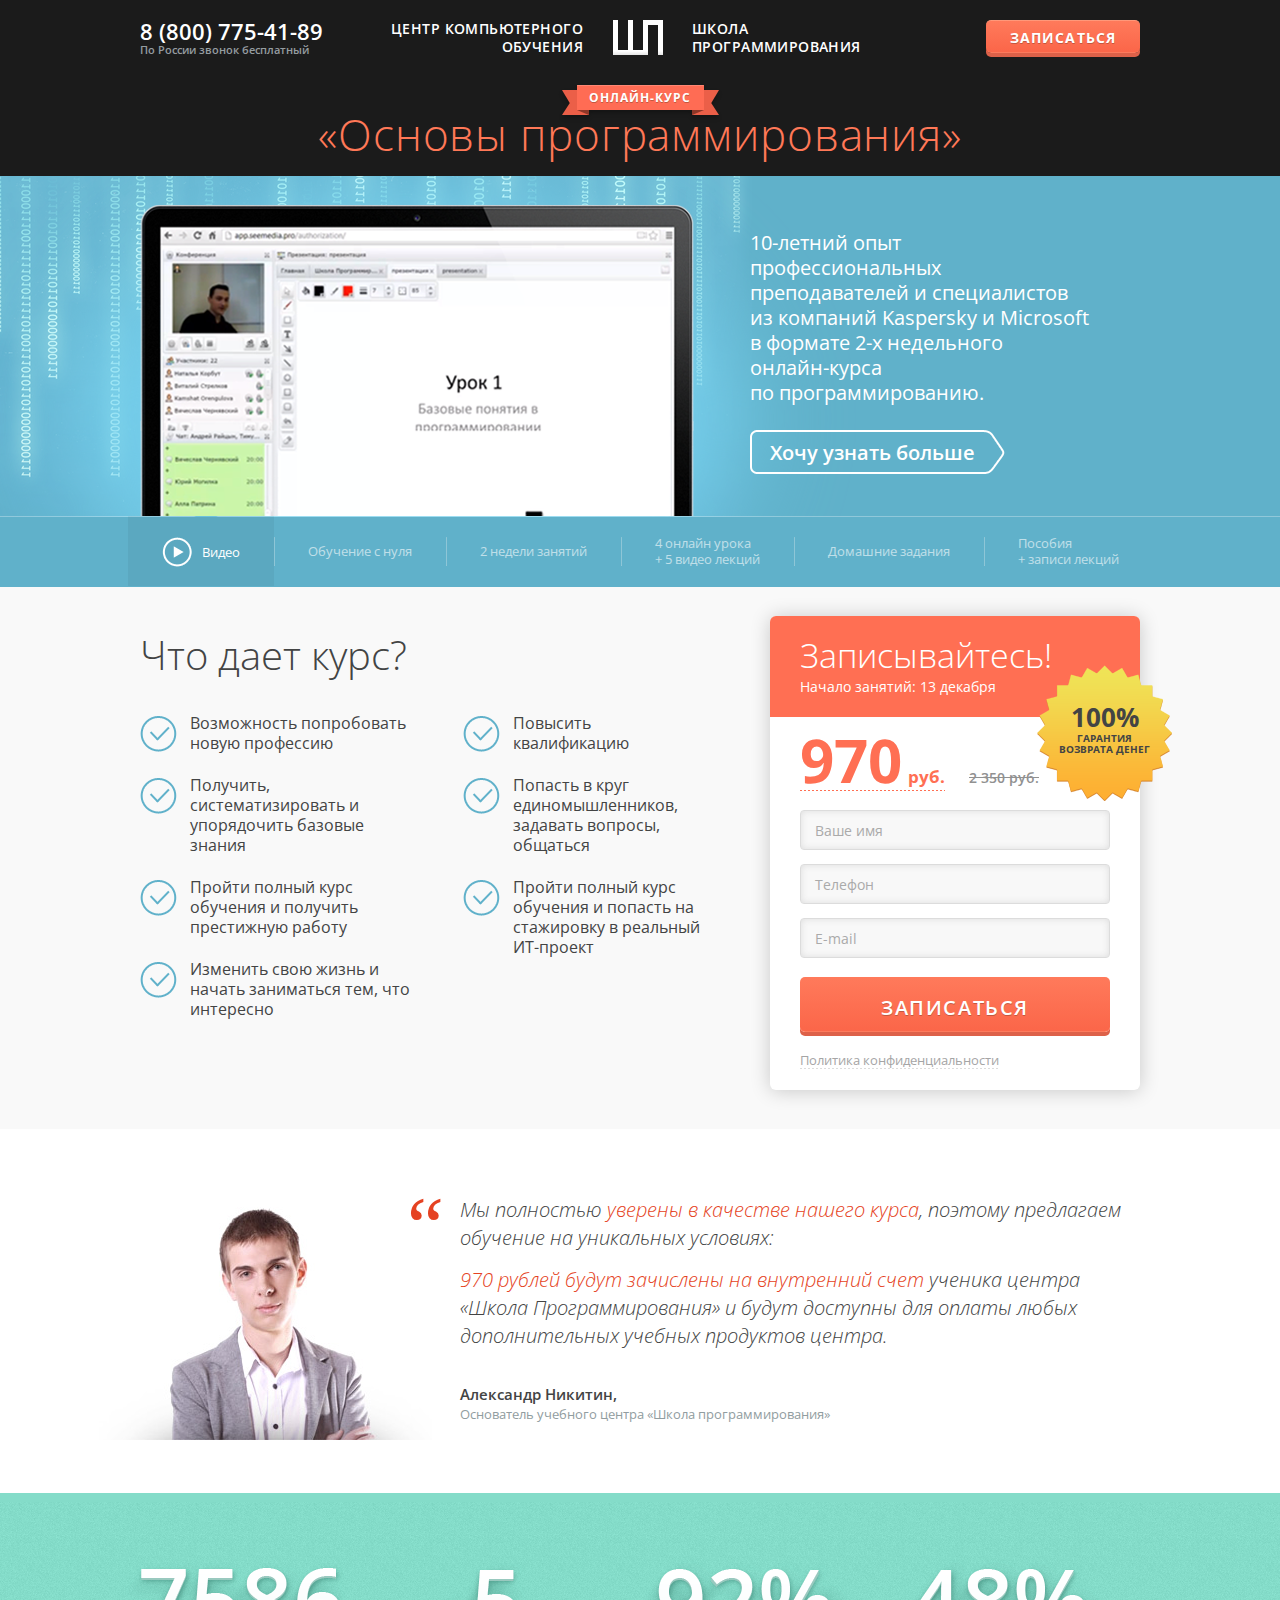
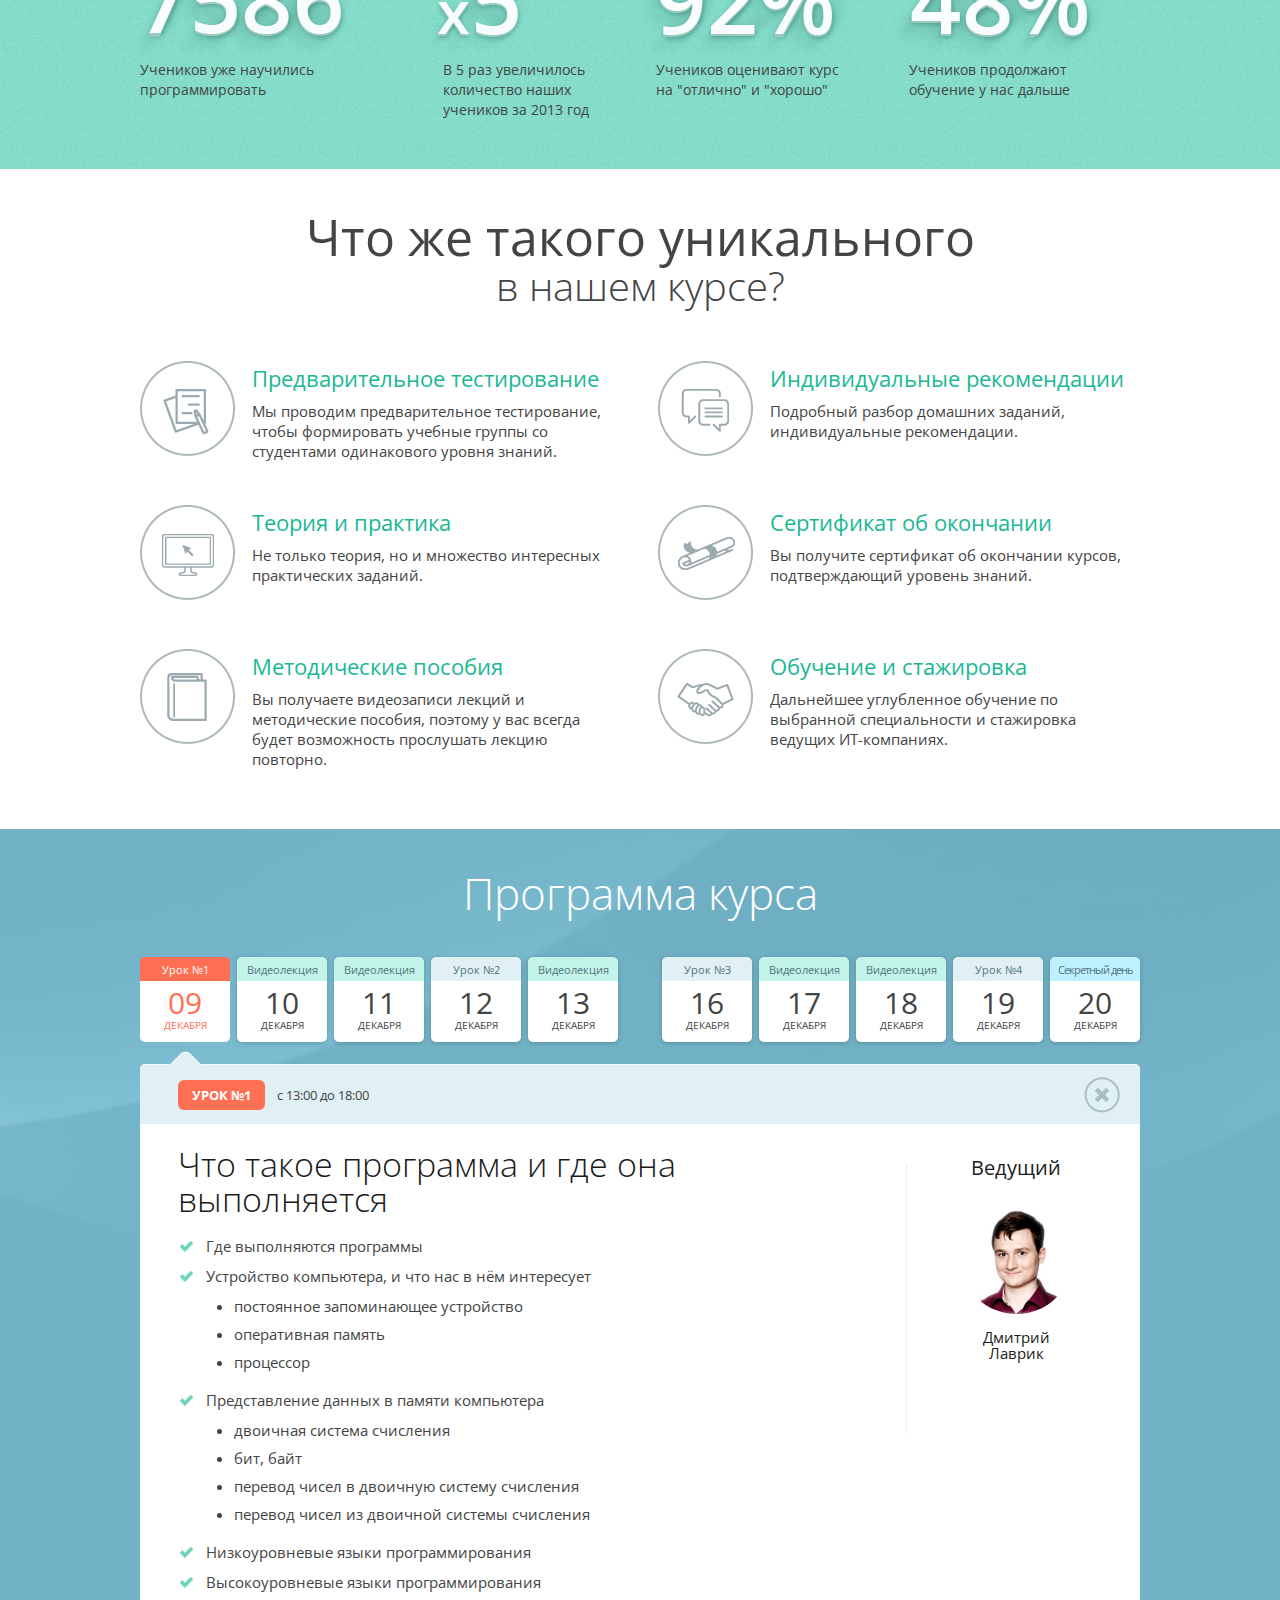
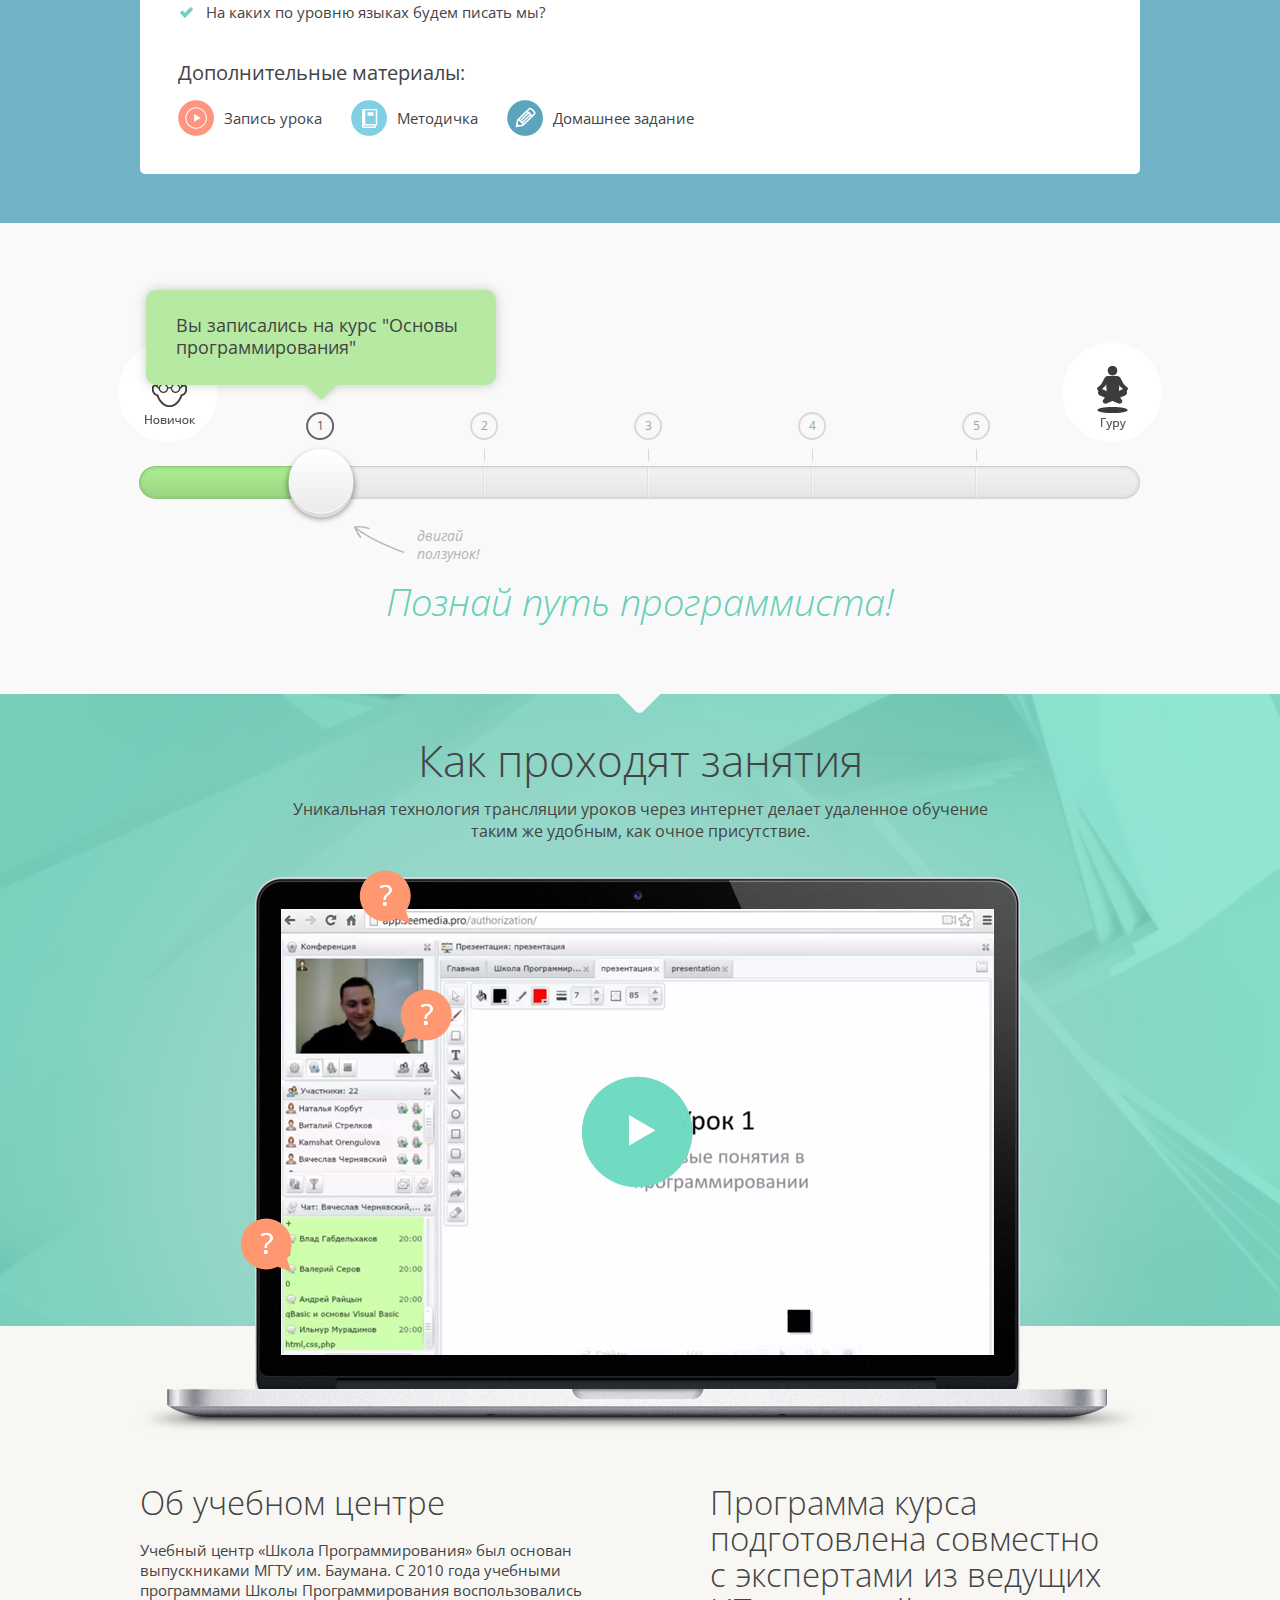
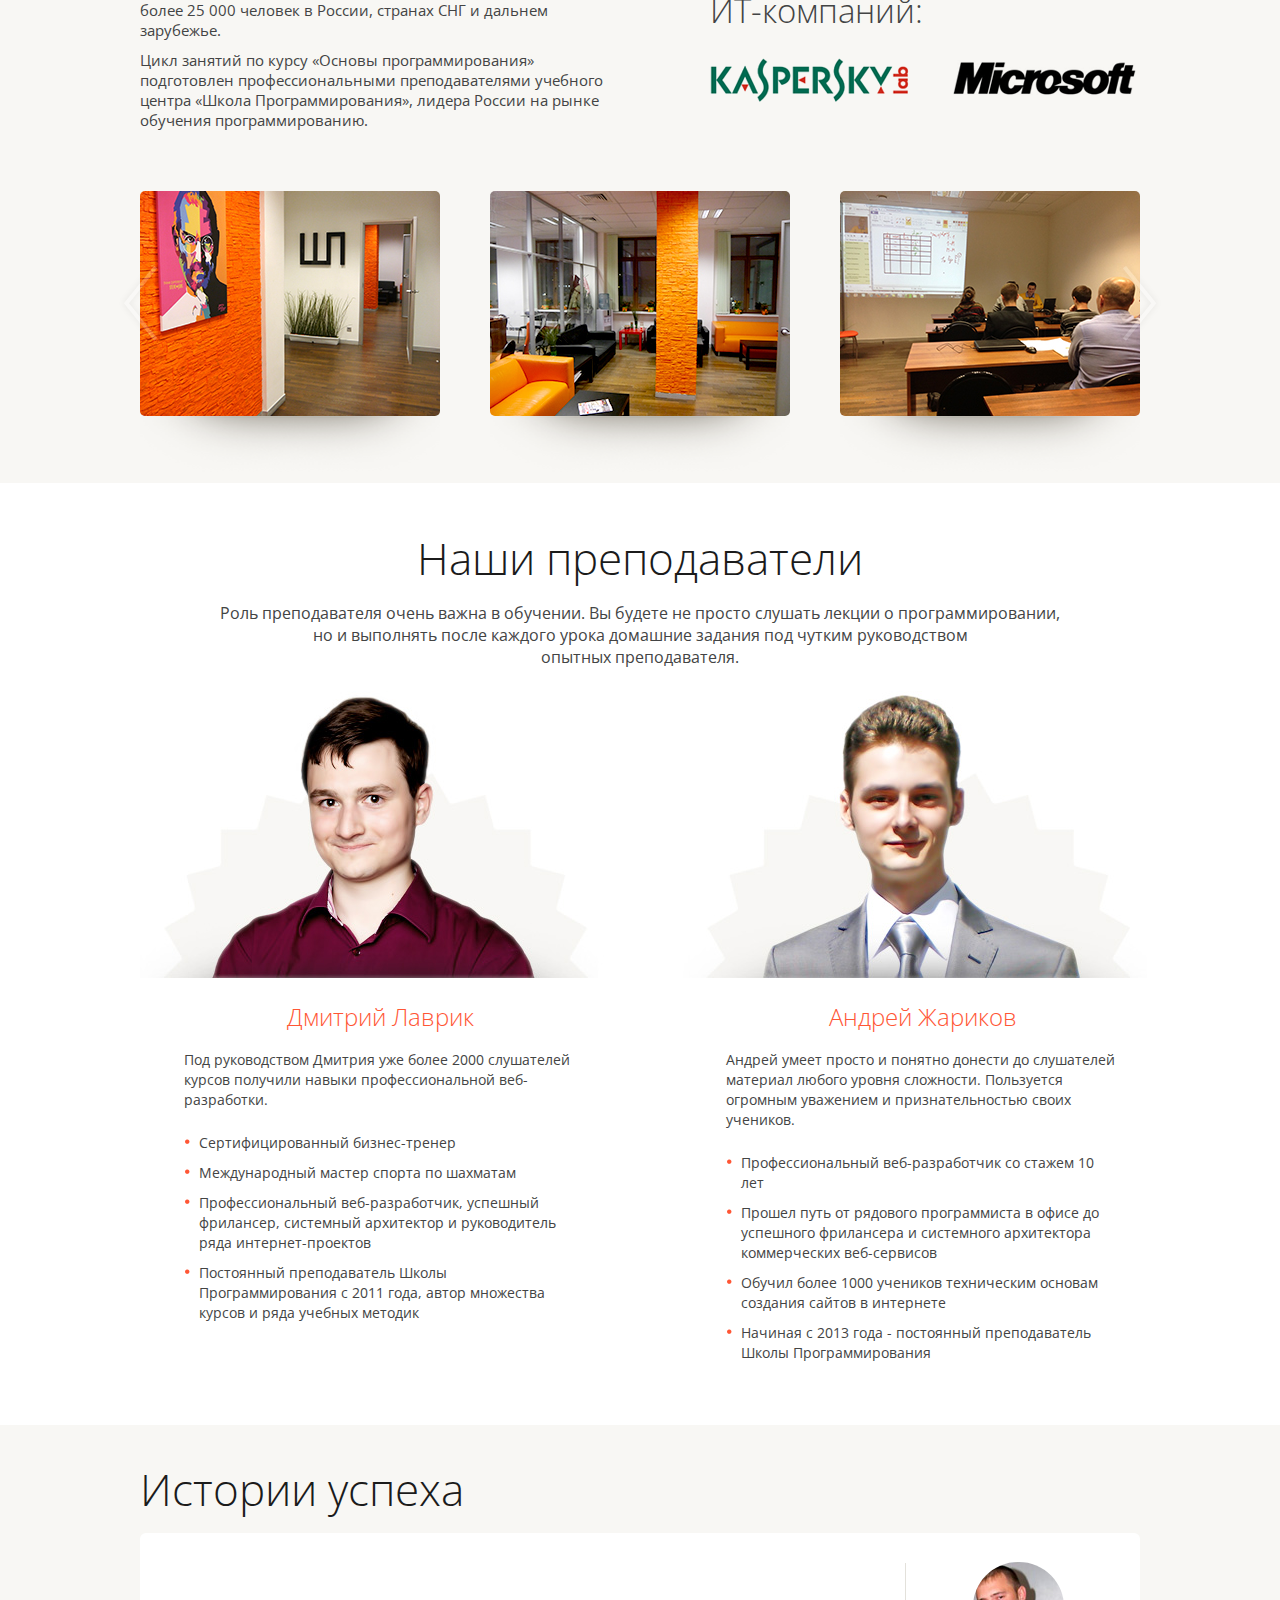
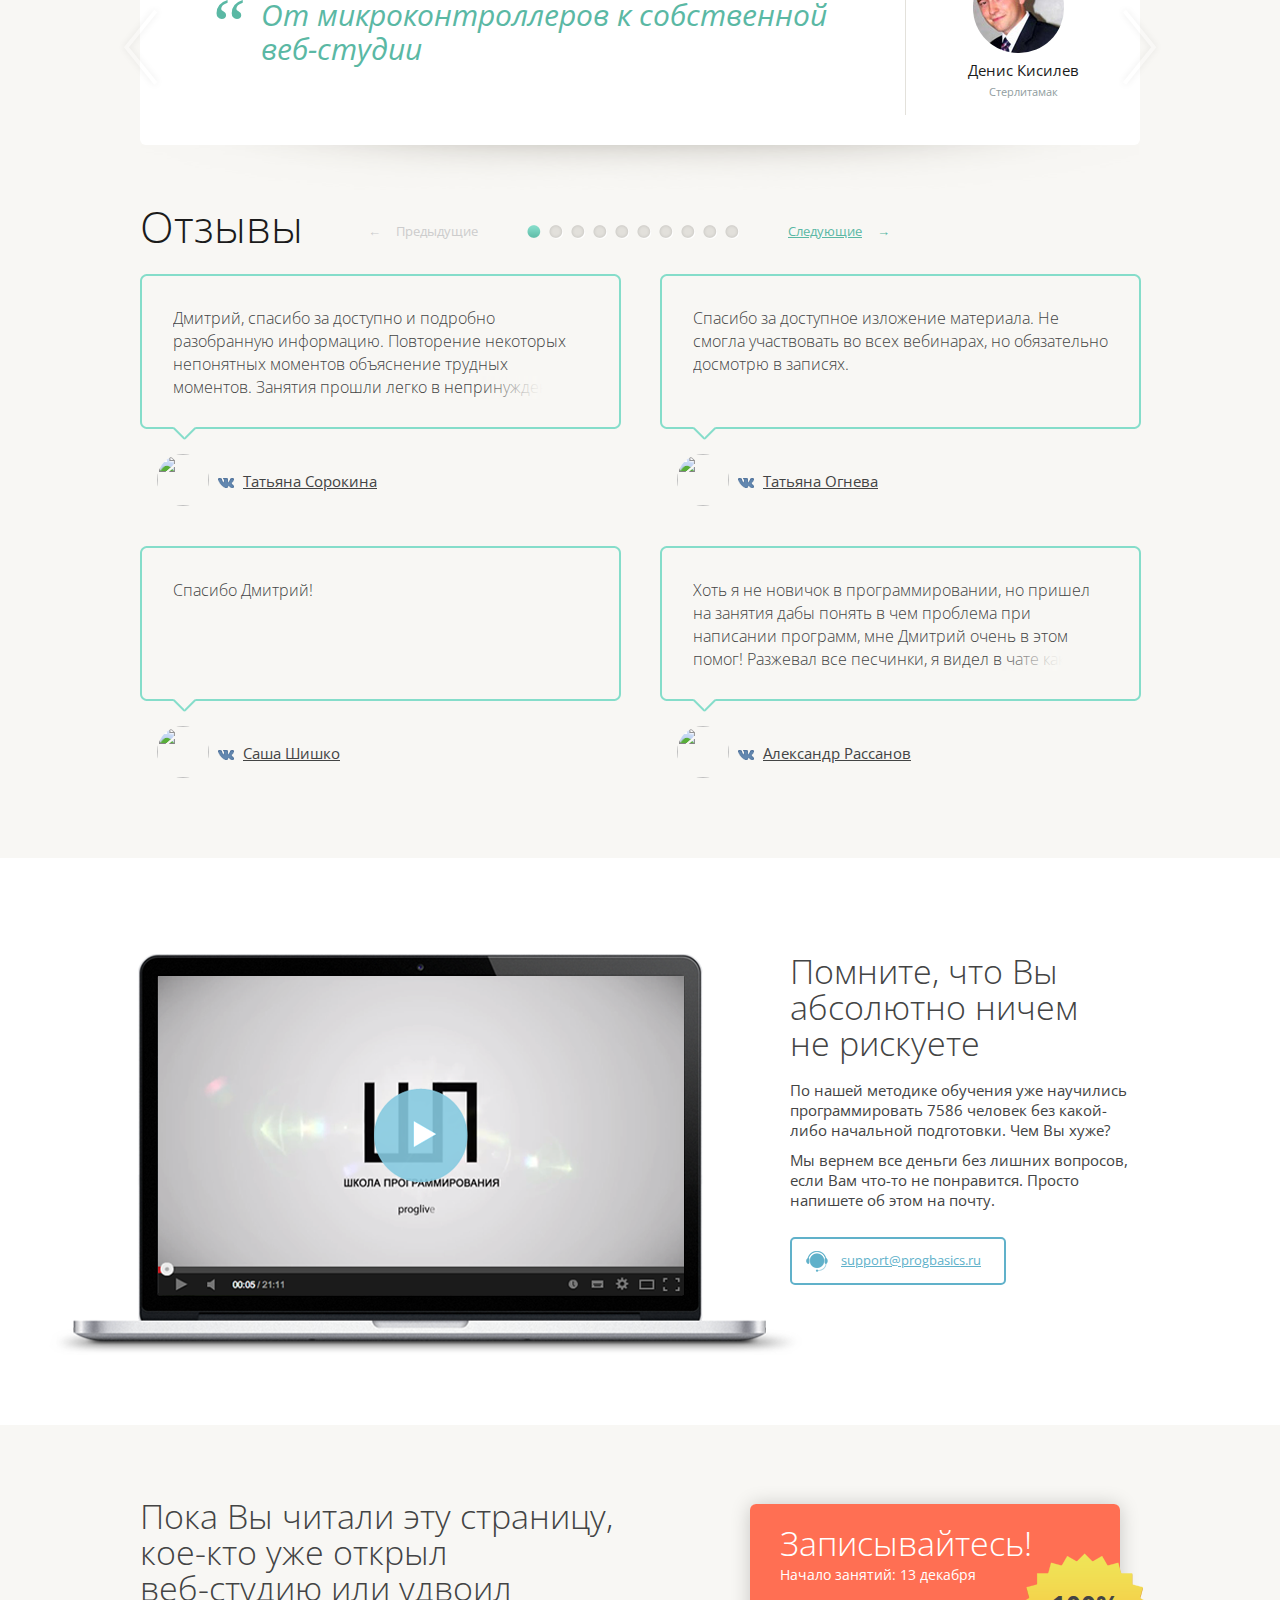
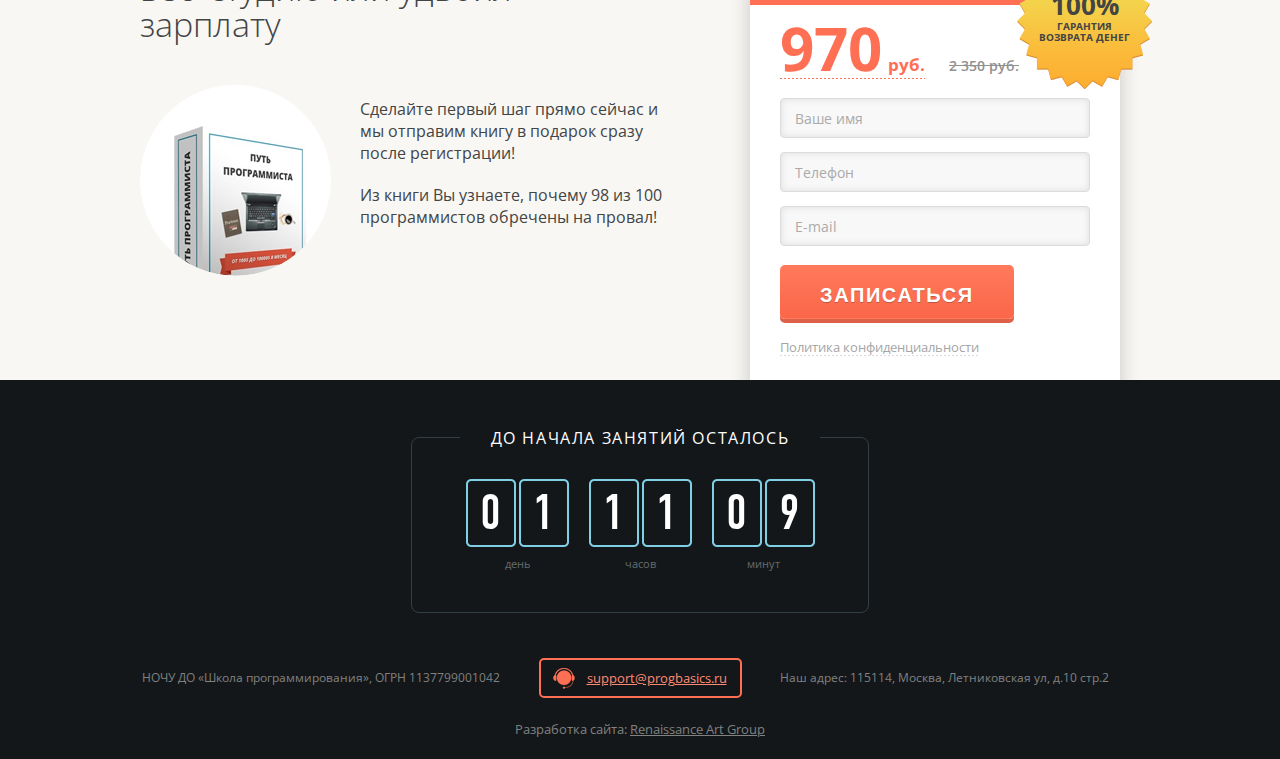
==== index-2.html @ a32bcccc "Ver. 4.2" ====
﻿<!DOCTYPE html>
<html>
<head>
<meta charset="UTF-8">
<title>Основы программирования</title>
<link rel="shortcut icon" type="image/x-icon" href="favicon.ico" />
<link rel="stylesheet" type="text/css" href="css/cssreset-min.css" media="screen"/>
<link rel="stylesheet" type="text/css" href="css/cssfonts-min.css" media="screen"/>
<link rel="stylesheet" type="text/css" href="css/jquery-ui-1.10.4.custom.css" media="screen"/>
<link rel="stylesheet" type="text/css" href="style.css" media="screen"/>
<link href='http://fonts.googleapis.com/css?family=Open+Sans:300italic,400italic,600italic,700italic,400,600,300,700&subset=latin,cyrillic' rel='stylesheet' type='text/css'>
<script type="text/javascript" src="js/jquery-1.10.2.min.js"></script>
<script type="text/javascript" src="js/jquery.countdown.min.js"></script>
<script type="text/javascript" src="js/jquery.countdown-ru.js"></script>
<script type="text/javascript" src="js/jquery.jcarousel.min.js"></script>
<script type="text/javascript" src="js/masked.input.js"></script>
<script type="text/javascript" src="js/jquery.icheck.min.js"></script>
<script type="text/javascript" src="js/jquery.validate.min.js"></script>
<script type="text/javascript" src="js/jquery.swfobject.js"></script>
<script type="text/javascript" src="js/youTubeEmbed-jquery.js"></script>
<script type="text/javascript" src="js/jquery-ui-1.10.4.custom.min.js"></script>
<script type="text/javascript" src="js/jquery.transit.min.js"></script>
<script type="text/javascript" src="js/scripts.js"></script>

<!-- VK -->
<script type="text/javascript" src="//vk.com/js/api/openapi.js?96"></script>

<script type="text/javascript">
  VK.init({apiId: 3736437, onlyWidgets: true});
  VK.Widgets.Like("vk_like", {type: "button", height: 20});
  VK.Widgets.Comments("vk_comments", {limit: 10, width: "980", attach: false});
</script>

<!-- /VK -->

</head>

<body>

<div class="top-wrap">

  <div class="top-main">
    
    <div class="header">
     <div class="header-top">
        <div class="center-wrapper">
      		<div class="fc">
      			<div class="header-phone">
      			  8 (800) 775-41-89
      			  <span>По России звонок бесплатный</span>
      			</div>
      			<div class="site-ttl">
      			  <div class="site-ttl-l">
      			    Центр компьютерного<br />
      			    обучения
      			  </div>
      			  <div class="logo">
      			    <img src="images/logo.png" alt=""/>
      			  </div>
      			  <div class="site-ttl-r">
      			    Школа<br />
      			    программирования
      			  </div>
      			</div>
      			<div class="header-button">
      			  <div class="button" onclick="openPopup('signPopup')">Записаться</div>
      			</div>
      		</div>
      		<div class="site-name">
      		  <div class="site-name-cat">
      		    Онлайн-курс
      		  </div>
      		  <div class="site-name-name">
      		    &laquo;Основы программирования&raquo;
      		  </div>
      		</div>
      	</div>
      </div>
      
      <div class="fixed-menu">
      	<div class="main-menu-wrapper fc">
      	  <div class="center-wrapper">
            <div class="logo-fixed">
              <a href="#"><img src="images/logo.png"/></a>
            </div>
      	    <ul class="main-menu">
      	      <li><a href="#about">О курсе</a></li>
              <li><a href="#unique">Уникальность</a></li>
              <li><a href="#program">Программа</a></li>
              <li><a href="#how">Как проходят занятия</a></li>
              <li><a href="#teachers">Преподаватели</a></li>
              <li><a href="#success">Истории успеха</a></li>
      	    </ul>
            <div class="header-button">
      			  <div class="button" onclick="openPopup('signPopup')">Записаться</div>
      			</div>
      	  </div>
      	</div>
      </div>
      
    </div>
    
    <div class="body">
      
      <div class="main-slider main-slider-alt">
        <div class="slides">
          <div class="slide slide-video">
            <div class="center-wrapper">
            	
            	<div class="descr">
            	  <div class="cont">
            	  	<p>10-летний опыт<br />
            	  	  профессиональных<br />
                    преподавателей и специалистов<br />
                    из компаний Kaspersky и Microsoft<br />
                    в формате 2-х недельного<br />
                    онлайн-курса<br />
                    по программированию.</p>
                    
                    <div class="go-button-alt">
                      <span>Хочу узнать больше</span>
                    </div>
                    
            	  </div>
            	</div>
              
              <div class="video-wrapper">
            	  <div class="slide-video-cont">
                  <iframe width="515" height="289" src="//www.youtube.com/embed/SZ1q0BomHMk" frameborder="0" allowfullscreen></iframe>
                </div>
            	</div>
              
            </div>
          </div>
          <div class="slide slide-1">
            <div class="center-wrapper">
            	<div class="pic">
            	  <img src="images/slide-1-pic.png" />
            	</div>
            	<div class="descr">
            	  <div class="cont">
            	  	<h2>Обучение с нуля</h2>
            	  	<p>Предварительной подготовки не требуется.<br />Начните профессиональное развитие прямо сегодня!</p>
            	  </div>
            	</div>
            </div>
          </div>
          <div class="slide slide-2">
            <div class="center-wrapper">
            	<div class="pic">
            	  <img src="images/slide-3-pic.png" />
            	</div>
            	<div class="descr">
            	  <div class="cont">
            	  	<h2>2 недели занятий</h2>
            	  	<p>Опытный преподаватель будет поддерживать<br />вас и отвечать на ваши вопросы<br />на протяжении всего курса</p>
            	  </div>
            	</div>
            </div>
          </div>
          <div class="slide slide-3">
            <div class="center-wrapper">
            	<div class="pic">
            	  <img src="images/slide-4-pic.png" />
            	</div>
            	<div class="descr">
            	  <div class="cont">
            	  	<h2>4 онлайн урока +<br />5 видеолекций</h2>
            	  	<p>Огромный объем уникальной авторской<br />информации для начинающего программиста</p>
            	  </div>
            	</div>
            </div>
          </div>
          <div class="slide slide-4">
            <div class="center-wrapper">
            	<div class="pic">
            	  <img src="images/slide-2-pic.png" />
            	</div>
            	<div class="descr">
            	  <div class="cont">
            	  	<h2>Домашние задания</h2>
            	  	<p>Специально разработанная система домашних<br />заданий для эффективного закрепления материала.</p>
            	  </div>
            	</div>
            </div>
          </div>
          <div class="slide slide-5">
            <div class="center-wrapper">
            	<div class="pic">
            	  <img src="images/slide-5-pic.png" />
            	</div>
            	<div class="descr">
            	  <div class="cont">
            	  	<h2>Пособия + записи<br />лекций</h2>
            	  	<p>Вы сможете скачать все материалы курса<br />для повторного изучения в удобное время.</p>
            	  </div>
            	</div>
            </div>
          </div>
        </div>
        <div class="lister fc">
          <div class="center-wrapper">
          	<div class="lister-cont">
          		<div class="item"><div class="cont"><img class="ico-video" src="images/ico-video.png"/> Видео</div></div><!--
          		--><div class="item"><div class="cont">Обучение с нуля</div></div><!--
          		--><div class="item"><div class="cont">2 недели занятий</div></div><!--
          		--><div class="item"><div class="cont">4 онлайн урока<br />+ 5 видео лекций</div></div><!--
          		--><div class="item"><div class="cont">Домашние задания</div></div><!--
          		--><div class="item"><div class="cont">Пособия<br />+ записи лекций</div></div>
          	</div>
          </div>
        </div>
      </div>
      
      <a name="about"></a>
      
      <div class="what-gives-block">
        <div class="center-wrapper">
          
          <div class="fc">
            <div class="what-gives-descr">
              <h2>Что дает курс?</h2>
              <div class="what-gives-cols fc">
              	<div class="what-gives-items">
              	  <div class="item">
              	    Возможность попробовать новую профессию
              	  </div>
              	  <div class="item">
              	    Получить, систематизировать и упорядочить базовые знания
              	  </div>
              	  <div class="item">
              	    Пройти полный курс обучения и получить престижную работу
              	  </div>
              	  <div class="item">
              	    Изменить свою жизнь и начать заниматься тем, что интересно
              	  </div>
              	</div>
              	<div class="what-gives-items">
              	  <div class="item">
              	    Повысить<br />квалификацию
              	  </div>
              	  <div class="item">
              	    Попасть в круг единомышленников, задавать вопросы, общаться
              	  </div>
              	  <div class="item">
              	    Пройти полный курс обучения и попасть на стажировку в реальный<br />ИТ-проект
              	  </div>
              	</div>
              </div>
              <div class="socbuttons">
                <div id="vk_like" style="margin-left: 60px;"></div>
              </div>
            </div>
            <div class="common-form sign-form">
              <div class="sign-form-ttl">
                <h2>Записывайтесь!</h2>
                Начало занятий: 13 декабря
              </div>
              <div class="sign-form-cont">
                <div class="sign-form-badge tooltip-custom tooltip-l" rel="guarantee_tooltip">
                  <div class="cont"><span>100%</span><br />
                  	<u>гарантия<br />возврата денег</u></div>
                </div>
                <div class="tooltip-content" rel="guarantee_tooltip">
                  <p>Мы вернем все деньги без лишних вопросов, если Вам что-то не понравится. Просто напишете об этом на почту.</p>
                  <p><a href="mailto:support@progbasics.ru">support@progbasics.ru</a></p>
                </div>
                <div class="sign-form-price">
                  <span class="price-new tooltip-custom tooltip-l" rel="price_new_tooltip">970<span>руб.</span></span>
                  <span class="price-old">
                    2 350 руб.
                  </span>
                  <div class="tooltip-content" rel="price_new_tooltip">
                    <h3>Вы не теряете эту сумму!</h3>
                    <p>970 рублей будут начислены на внутренний счет ученика “Школы программирования” и будут доступны для оплаты любых дополнительных учебных продуктов центра!</p>
                  </div>
                </div>
              	<form action=".">
              	  <div class="form-item errors-left">
                    <label class="placeholder" for="sign_1_name">Ваше имя</label>
                    <input type="text" class="form-text" name="sign_1_name" id="sign_1_name" required />
                  </div>
                  <div class="form-item errors-left">
                    <label class="placeholder" for="sign_1_phone">Телефон</label>
                    <input type="text" class="form-text form-phone" name="sign_1_phone" id="sign_1_phone" required />
                  </div>
                  <div class="form-item errors-left">
                    <label class="placeholder" for="sign_1_email">E-mail</label>
                    <input type="text" class="form-text form-email" name="sign_1_email" id="sign_1_email" required />
                  </div>
                  <input type="submit" value="Записаться" class="form-submit button"/>
                  <div class="form-hint">
                  	<span class="tooltip-custom tooltip-l" rel="confidential_tooltip">Политика конфиденциальности</span>
                  </div>
                  <div class="tooltip-content" rel="confidential_tooltip">
                    <h3>Политика конфиденциальности</h3>
                    <p>Интернет-сайт http://progbasics.ru (далее - Сайт) уважает ваше право и соблюдает конфиденциальность при заполнении, передачи и хранении ваших конфиденциальных сведений.</p>
                    <p>Размещение заявки на Сайте означает Ваше согласие на обработку данных и дальнейшей передачи ваших контактных данных ООО "Школа программирования".</p>
                    <p>Под персональными данными подразумевается информация, относящаяся к субъекту персональных данных, в частности фамилия и имя, телефон, адрес электронной почты и иные данные, относимые Федеральным законом от 27 июля 2006 года № 152-ФЗ «О персональных данных» (далее – «Закон») к категории персональных данных.Целью обработки персональных данных является оказание Сайтом информационно-справочных услуг, а также информирование о курсах ООО "Школа программирования".</p> 
                    <p>В случае отзыва согласия на обработку своих персональных данных мы обязуемся удалить Ваши персональные данные в срок не позднее 3 рабочих дней. Отзыв согласия можно отправить в электронном виде по адресу: support@prog-school.ru.</p> 
                  </div>
              	</form>
              </div>
            </div>
          </div>
          
        </div>
      </div>
      
      <div class="blockquote-block">
        <div class="center-wrapper">
          <div class="blockquote-block-content">
            <blockquote>
              <div class="cont">
              	<p>Мы полностью <strong>уверены в качестве нашего курса</strong>, поэтому предлагаем обучение на уникальных условиях:</p>
              	<p><strong>970 рублей будут зачислены на внутренний счет</strong> ученика центра «Школа Программирования» и будут доступны для оплаты любых дополнительных учебных продуктов центра.</p>
              </div>
              <div class="blockquote-footer">
                Александр Никитин,
                <div class="post">Основатель учебного центра «Школа программирования»</div>
              </div>
            </blockquote>
          </div>
        </div>
      </div>
      
      <div class="stats-block">
        <div class="center-wrapper">
          <div class="stats-items">
            <div class="stats-item stats-item-1">
              <div class="num">
                <img src="images/stats-num-1.png"/>
              </div>
              <div class="descr">
                Учеников уже научились<br />
                программировать
              </div>
            </div>
            <div class="stats-item stats-item-2">
              <div class="num">
                <img src="images/stats-num-2.png"/>
              </div>
              <div class="descr">
                В 5 раз увеличилось<br />
                количество наших<br />
                учеников за 2013 год
              </div>
            </div>
            <div class="stats-item stats-item-3">
              <div class="num">
                <img src="images/stats-num-3.png"/>
              </div>
              <div class="descr">
                Учеников оценивают курс<br />
                на "отлично" и "хорошо"
              </div>
            </div>
            <div class="stats-item stats-item-4">
              <div class="num">
                <img src="images/stats-num-4.png"/>
              </div>
              <div class="descr">
                Учеников продолжают<br />
                обучение у нас дальше
              </div>
            </div>
          </div>
        </div>
      </div>
      
      <a name="unique"></a>
      
      <div class="what-unique-block">
        <div class="center-wrapper">
      	  <h2>
      	    Что же такого уникального<br />
      	    <span>в нашем курсе?</span>
      	  </h2>
      	  <div class="what-unique-cols fc">
      	    <div class="what-unique-col">
      	      <div class="what-unique-item fc">
      	        <div class="pic">
      	          <div class="ico ico-unique-1"></div>
      	        </div>
      	        <div class="descr">
      	          <h3>Предварительное тестирование</h3>
      	          <p>Мы проводим предварительное тестирование, чтобы формировать учебные группы со студентами одинакового уровня знаний.</p>
      	        </div>
      	      </div>
      	      <div class="what-unique-item fc">
      	        <div class="pic">
      	          <div class="ico ico-unique-2"></div>
      	        </div>
      	        <div class="descr">
      	          <h3>Теория и практика</h3>
      	          <p>Не только теория, но и множество интересных практических заданий.</p>
      	        </div>
      	      </div>
      	      <div class="what-unique-item fc">
      	        <div class="pic">
      	          <div class="ico ico-unique-3"></div>
      	        </div>
      	        <div class="descr">
      	          <h3>Методические пособия</h3>
      	          <p>Вы получаете видеозаписи лекций и методические пособия, поэтому у вас всегда будет возможность прослушать лекцию повторно.</p>
      	        </div>
      	      </div>
      	    </div>
      	    <div class="what-unique-col">
      	      <div class="what-unique-item fc">
      	        <div class="pic">
      	          <div class="ico ico-unique-4"></div>
      	        </div>
      	        <div class="descr">
      	          <h3>Индивидуальные рекомендации</h3>
      	          <p>Подробный разбор домашних заданий, индивидуальные рекомендации.</p>
      	        </div>
      	      </div>
      	      <div class="what-unique-item fc">
      	        <div class="pic">
      	          <div class="ico ico-unique-5"></div>
      	        </div>
      	        <div class="descr">
      	          <h3>Сертификат об окончании</h3>
      	          <p>Вы получите сертификат об окончании курсов, подтверждающий уровень знаний.</p>
      	        </div>
      	      </div>
      	      <div class="what-unique-item fc">
      	        <div class="pic">
      	          <div class="ico ico-unique-6"></div>
      	        </div>
      	        <div class="descr">
      	          <h3>Обучение и стажировка</h3>
      	          <p>Дальнейшее углубленное обучение по выбранной специальности и стажировка ведущих ИТ-компаниях.</p>
      	        </div>
      	      </div>
      	    </div>
      	  </div>
      	</div>
      </div>
      
      <a name="program"></a>
      
      <div class="program-block">
        <div class="center-wrapper">
          <h2>Программа курса</h2>
          <div class="program-calendar fc">
            <div class="program-calendar-item" rel="course-program-1">
              <div class="pc-day-ttl">
                Урок №1
              </div>
              <div class="pc-day-num">
                09
                <span>декабря</span>
              </div>
            </div>
            <div class="program-calendar-item program-calendar-item-video" rel="course-program-2">
              <div class="pc-day-ttl">
                Видеолекция
              </div>
              <div class="pc-day-num">
                10
                <span>декабря</span>
              </div>
            </div>
            <div class="program-calendar-item program-calendar-item-video" rel="course-program-3">
              <div class="pc-day-ttl">
                Видеолекция
              </div>
              <div class="pc-day-num">
                11
                <span>декабря</span>
              </div>
            </div>
            <div class="program-calendar-item" rel="course-program-4">
              <div class="pc-day-ttl">
                Урок №2
              </div>
              <div class="pc-day-num">
                12
                <span>декабря</span>
              </div>
            </div>
            <div class="program-calendar-item program-calendar-item-video" rel="course-program-5">
              <div class="pc-day-ttl">
                Видеолекция
              </div>
              <div class="pc-day-num">
                13
                <span>декабря</span>
              </div>
            </div>
            <div class="program-calendar-sep"></div>
            <div class="program-calendar-item" rel="course-program-6">
              <div class="pc-day-ttl">
                Урок №3
              </div>
              <div class="pc-day-num">
                16
                <span>декабря</span>
              </div>
            </div>
            <div class="program-calendar-item program-calendar-item-video" rel="course-program-7">
              <div class="pc-day-ttl">
                Видеолекция
              </div>
              <div class="pc-day-num">
                17
                <span>декабря</span>
              </div>
            </div>
            <div class="program-calendar-item program-calendar-item-video" rel="course-program-8">
              <div class="pc-day-ttl">
                Видеолекция
              </div>
              <div class="pc-day-num">
                18
                <span>декабря</span>
              </div>
            </div>
            <div class="program-calendar-item" rel="course-program-9">
              <div class="pc-day-ttl">
                Урок №4
              </div>
              <div class="pc-day-num">
                19
                <span>декабря</span>
              </div>
            </div>
            <div class="program-calendar-item program-calendar-item-secret" rel="course-program-10">
              <div class="pc-day-ttl">
                Секретный день
              </div>
              <div class="pc-day-num">
                20
                <span>декабря</span>
              </div>
            </div>
          </div>
          
          <div class="course-descr" rel="course-program-1">
            <div class="course-descr-ttl fc">
              <div class="course-descr-pt"></div>
              <div class="close"></div>
              <div class="course-descr-name">
                Урок №1
              </div>
              <div class="course-descr-time">
                с 13:00 до 18:00
              </div>
            </div>
            <div class="course-descr-content fc">
              <div class="course-descr-teacher">
                <h3>Ведущий</h3>
                <div class="pic">
                  <img src="files/teacher-lavrik.jpg"/>
                </div>
                <div class="name">
                  Дмитрий<br />Лаврик
                </div>
                <div class="post">
                  
                </div>
              </div>
              <div class="course-descr-descr">
              	<h2>Что такое программа и где она выполняется</h2>
                <ul>
                  <li>Где выполняются программы</li>
                  <li>Устройство компьютера, и что нас в нём интересует
                    <ul>
                      <li>постоянное запоминающее устройство</li>
                      <li>оперативная память</li>
                      <li>процессор</li>
                    </ul>
                  </li>
                  <li>Представление данных в памяти компьютера
                    <ul>
                      <li>двоичная система счисления</li>
                      <li>бит, байт</li>
                      <li>перевод чисел в двоичную систему счисления</li>
                      <li>перевод чисел из двоичной системы счисления</li>
                    </ul>
                  </li>
                  <li>Низкоуровневые языки программирования</li>
                  <li>Высокоуровневые языки программирования</li>
                  <li>На каких по уровню языках будем писать мы?</li>
                </ul>
                <h3>Дополнительные материалы:</h3>
                <div class="course-descr-materials">
                  <span class="materials-item">
                    <img src="images/ico-record.png">Запись урока
                  </span>
                  <span class="materials-item">
                    <img src="images/ico-manual.png">Методичка
                  </span>
                  <span class="materials-item">
                    <img src="images/ico-homework.png">Домашнее задание
                  </span>
                </div>
              </div>
            </div>
          </div>
          
          <div class="course-descr" rel="course-program-2">
            <div class="course-descr-ttl fc">
              <div class="course-descr-pt"></div>
              <div class="close"></div>
              <div class="course-descr-name">
                Видеолекция
              </div>
              <div class="course-descr-time">
                с 13:00 до 18:00
              </div>
            </div>
            <div class="course-descr-content fc">
              <div class="course-descr-teacher">
                <h3>Ведущий</h3>
                <div class="pic">
                  <img src="files/teacher-mishanin.jpg"/>
                </div>
                <div class="name">
                  Андрей<br />Мишанин
                </div>
                <div class="post">
                  Ведущий специалист по мобильной разработке компании Яндекс
                </div>
              </div>
              <div class="course-descr-descr">
              	<h2>Правила разработки мобильных приложений</h2>
                <ul>
                  <li>Характерные черты</li>
                  <li>Дизайн</li>
                  <li>Ограниченность ресурсов</li>
                  <li>Правила грамотной разработки</li>
                  <li>Цикл разработки</li>
                  <li>Ресурсы для мобильных разработчиков</li>
                  <li>Карьера мобильного разработчика</li>
                  <li>Фриланс мобильного разработчика</li>
                </ul>
                <h3>Дополнительные материалы:</h3>
                <div class="course-descr-materials">
                  <span class="materials-item">
                    <img src="images/ico-record.png" />Запись урока
                  </span>
                </div>
              </div>
            </div>
          </div>
          
          <div class="course-descr" rel="course-program-3">
            <div class="course-descr-ttl fc">
              <div class="course-descr-pt"></div>
              <div class="close"></div>
              <div class="course-descr-name">
                Видеолекция
              </div>
              <div class="course-descr-time">
                с 13:00 до 18:00
              </div>
            </div>
            <div class="course-descr-content fc">
              <div class="course-descr-teacher">
                <h3>Ведущий</h3>
                <div class="pic">
                  <img src="files/teacher-kuznetsova.jpg"/>
                </div>
                <div class="name">
                  Ольга<br />Кузнецова
                </div>
                <div class="post">
                  Специалист по маркетингу и продвижению
                </div>
              </div>
              <div class="course-descr-descr">
              	<h2>Секреты юзабилити сайтов</h2>
                <ul>
                  <li>Для чего стоит изучать юзабилити?</li>
                  <li>Какие применяются методы (примеры)</li>
                  <li>Чего не стоит делать в интерфейсах? (Ошибки, примеры)</li>
                  <li>Примеры результатов некоторых тестов</li>
                  <li>Как с помощью юзабилити не снижая цены можно повысить продажи (примеры)</li>
                </ul>
                <h3>Дополнительные материалы:</h3>
                <div class="course-descr-materials">
                  <span class="materials-item">
                    <img src="images/ico-record.png" />Запись урока
                  </span>
                </div>
              </div>
            </div>
          </div>
          
          <div class="course-descr" rel="course-program-4">
            <div class="course-descr-ttl fc">
              <div class="course-descr-pt"></div>
              <div class="close"></div>
              <div class="course-descr-name">
                Урок №2
              </div>
              <div class="course-descr-time">
                с 13:00 до 18:00
              </div>
            </div>
            <div class="course-descr-content fc">
              <div class="course-descr-teacher">
                <h3>Ведущий</h3>
                <div class="pic">
                  <img src="files/teacher-zharikov.jpg"/>
                </div>
                <div class="name">
                  Андрей<br />Жариков
                </div>
                <div class="post">
                  Специалист по маркетингу и продвижению
                </div>
              </div>
              <div class="course-descr-descr">
              	<h2>Постановка задачи и алгоритмы</h2>
                <ul>
                  <li>Что должна сделать программа
                    <ul>
                      <li>постановка задачи</li>
                      <li>входные данные</li>
                      <li>выходные данные</li>
                    </ul>
                  </li>
                  <li>Алгоритмы
                    <ul>
                      <li>понятие алгоритма</li>
                      <li>примеры алгоритмов</li>
                      <li>зачем нам алгоритмы</li>
                    </ul>
                  </li>
                  <li>Переменные
                    <ul>
                      <li>что такое переменная</li>
                      <li>где в компьютере хранятся переменные</li>
                      <li>зачем нужны переменные</li>
                    </ul>
                  </li>
                  <li>Ветвления (в алгоритмах)
                    <ul>
                      <li>что такое ветвления</li>
                      <li>нелинейное выполнение кода</li>
                      <li>как ветвления обозначаются в алгоритмах</li>
                    </ul>
                  </li>
                  <li>Примеры задач и алгоритмов их решения</li>
                  <li>Практика – составляем алгоритмы</li>
                </ul>
                <h3>Дополнительные материалы:</h3>
                <div class="course-descr-materials">
                  <span class="materials-item">
                    <img src="images/ico-record.png" />Запись урока
                  </span>
                  <span class="materials-item">
                    <img src="images/ico-manual.png" />Методичка
                  </span>
                  <span class="materials-item">
                    <img src="images/ico-homework.png" />Домашнее задание
                  </span>
                </div>
              </div>
            </div>
          </div>
          
          <div class="course-descr" rel="course-program-5">
            <div class="course-descr-ttl fc">
              <div class="course-descr-pt"></div>
              <div class="close"></div>
              <div class="course-descr-name">
                Видеолекция
              </div>
              <div class="course-descr-time">
                с 13:00 до 18:00
              </div>
            </div>
            <div class="course-descr-content fc">
              <div class="course-descr-teacher">
                <h3>Ведущий</h3>
                <div class="pic">
                  <img src="files/teacher-rostokin.jpg"/>
                </div>
                <div class="name">
                  Илья<br />Ростокин
                </div>
                <div class="post">
                  Эксперт в области поисковой оптимизации, фрилансер
                </div>
              </div>
              <div class="course-descr-descr">
              	<h2>SEO: Инструменты Оптимизации и Продвижения</h2>
                <ul>
                  <li>Этапы жизни веб-проекта</li>
                  <li>Оптимизация проекта</li>
                  <li>Работа с контентом</li>
                  <li>Контроль качества</li>
                  <li>Адаптация для SEO</li>
                  <li>Адаптация к внешним вмешательствам</li>
                  <li>Продвижение</li>
                  <li>Работа со сторонними источниками</li>
                  <li>SMM</li>
                  <li>PR</li>
                  <li>Реклама</li>
                  <li>Примеры и ошибки</li>
                  <li>Тенденции развития оптимизации</li>
                  <li>Тенденции развития продвижения</li>
                </ul>
                <h3>Дополнительные материалы:</h3>
                <div class="course-descr-materials">
                  <span class="materials-item">
                    <img src="images/ico-record.png" />Запись урока
                  </span>
                </div>
              </div>
            </div>
          </div>
          
          <div class="course-descr" rel="course-program-6">
            <div class="course-descr-ttl fc">
              <div class="course-descr-pt"></div>
              <div class="close"></div>
              <div class="course-descr-name">
                Урок №3
              </div>
              <div class="course-descr-time">
                с 13:00 до 18:00
              </div>
            </div>
            <div class="course-descr-content fc">
              <div class="course-descr-teacher">
                <h3>Ведущий</h3>
                <div class="pic">
                  <img src="files/teacher-lavrik.jpg"/>
                </div>
                <div class="name">
                  Дмитрий<br />Лаврик
                </div>
                <div class="post">
                  
                </div>
              </div>
              <div class="course-descr-descr">
              	<h2>Основы программирования</h2>
                <ul>
                  <li>Компилируемые и интерпретируемые языки программирования
                    <ul>
                    	<li>общее отличие компилируемых и интерпретируемых языков</li>
                    	<li>примеры компилируемых языков</li>
                    	<li>примеры интерпретируемых языков</li>
                    </ul>
                  </li>
                	<li>Практика – пишем Hello World
                	  <ul>
                	  	<li>выбираем язык программирования</li>
                	  	<li>какая программа будет исполнять код</li>
                	  	<li>Hello Word!</li>
                	  </ul>
                  </li>
                	<li>Переменные
                	  <ul>
                	  	<li>как объявить переменную</li>
                	  	<li>как записывать значение в переменные</li>
                	  	<li>как считывать значения из переменных</li>
                	  </ul>
                  </li>
                	<li>Типы данных
                	  <ul>
                	  	<li>что такое тип данных</li>
                	  	<li>числа</li>
                	  	<li>строки</li>
                	  	<li>булевский тип</li>
                	  	<li>другие типы данных</li>
                	  </ul>
                  </li>
                	<li>Ветвления (в коде)</li>
                	<li>Функции
                	  <ul>
                	  	<li>что такое функция</li>
                	  	<li>смысл функций – убираем повторяющийся код</li>
                	  	<li>область видимости</li>
                	  	<li>возвращение значений из функции</li>
                	  </ul>
                  </li>
                	<li>Практика</li>
                </ul>
                <h3>Дополнительные материалы:</h3>
                <div class="course-descr-materials">
                  <span class="materials-item">
                    <img src="images/ico-record.png" />Запись урока
                  </span>
                  <span class="materials-item">
                    <img src="images/ico-manual.png" />Методичка
                  </span>
                  <span class="materials-item">
                    <img src="images/ico-homework.png" />Домашнее задание
                  </span>
                </div>
              </div>
            </div>
          </div>
          
          <div class="course-descr" rel="course-program-7">
            <div class="course-descr-ttl fc">
              <div class="course-descr-pt"></div>
              <div class="close"></div>
              <div class="course-descr-name">
                Видеолекция
              </div>
              <div class="course-descr-time">
                с 13:00 до 18:00
              </div>
            </div>
            <div class="course-descr-content fc">
              <div class="course-descr-teacher">
                <h3>Ведущий</h3>
                <div class="pic">
                  <img src="files/teacher-akinin.jpg"/>
                </div>
                <div class="name">
                  Дмитрий<br />Акинин
                </div>
                <div class="post">
                  Фрилансер, разработчик интернет-проектов для крупнейших медиа-холдингов
                </div>
              </div>
              <div class="course-descr-descr">
              	<h2>Тренды WEB-разработки</h2>
                <ul>
                  <li>Тенденции WEB-дизайна</li>
                  <li>Типографика</li>
                  <li>Новые технологии веб-разработки</li>
                  <li>Два подхода к созданию сайтов</li>
                  <li>Библиотека Modernizr</li>
                  <li>Шаблон Boilerplate</li>
                  <li>Media Queries — адаптивная верстка</li>
                  <li>Нестандартные шрифты</li>
                  <li>Технология Less</li>
                  <li>Фреймворк Twitter Bootstrap</li>
                </ul>
                <h3>Дополнительные материалы:</h3>
                <div class="course-descr-materials">
                  <span class="materials-item">
                    <img src="images/ico-record.png" />Запись урока
                  </span>
                </div>
              </div>
            </div>
          </div>
          
          <div class="course-descr" rel="course-program-8">
            <div class="course-descr-ttl fc">
              <div class="course-descr-pt"></div>
              <div class="close"></div>
              <div class="course-descr-name">
                Видеолекция
              </div>
              <div class="course-descr-time">
                с 13:00 до 18:00
              </div>
            </div>
            <div class="course-descr-content fc">
              <div class="course-descr-teacher">
                <h3>Ведущий</h3>
                <div class="pic">
                  <img src="files/teacher-davidov.jpg"/>
                </div>
                <div class="name">
                  Семен<br />Давыдов
                </div>
                <div class="post">
                  Фрилансер, владелец компании по разработке софта, в прошлом сотрудник Яндекса
                </div>
              </div>
              <div class="course-descr-descr">
              	<h2>Собеседование разработчиков на 70к+</h2>
                <ul>
                  <li>Подготовка к собеседованию</li>
                  <li>Принцип обучения в карьере</li>
                  <li>Правила составления резюме</li>
                  <li>Один мощный инструмент в поиске работы</li>
                  <li>Фишки, которые сделают Ваше резюме неотразимым</li>
                  <li>Чего НЕ нужно писать в резюме (хотя все пишут)</li>
                  <li>Золотое правило в поиске работы своей мечты</li>
                  <li>Правила успешного прохождения собеседования</li>
                  <li>Чего НЕ нужно делать на собеседовании</li>
                  <li>Что делать, если не знаешь правильного ответа</li>
                  <li>Правильные ответы на вопросы, которые встречаются на каждом втором собеседовании</li>
                  <li>Рекомендации для продвинутых пользователей ;)</li>
                  <li>Ваши действия после собеседования</li>
                  <li>Если взяли на работу...</li>
                  <li>Принцип башорга</li>
                </ul>
                <h3>Дополнительные материалы:</h3>
                <div class="course-descr-materials">
                  <span class="materials-item">
                    <img src="images/ico-record.png" />Запись урока
                  </span>
                </div>
              </div>
            </div>
          </div>
          
          <div class="course-descr" rel="course-program-9">
            <div class="course-descr-ttl fc">
              <div class="course-descr-pt"></div>
              <div class="close"></div>
              <div class="course-descr-name">
                Урок №4
              </div>
              <div class="course-descr-time">
                с 13:00 до 18:00
              </div>
            </div>
            <div class="course-descr-content fc">
              <div class="course-descr-teacher">
                <h3>Ведущий</h3>
                <div class="pic">
                  <img src="files/teacher-lavrik.jpg"/>
                </div>
                <div class="name">
                  Дмитрий<br />Лаврик
                </div>
                <div class="post">
                  Специалист по маркетингу и продвижению
                </div>
              </div>
              <div class="course-descr-descr">
              	<h2>Языки программирования</h2>
                <ul>
                  <li>Циклы
                    <ul>
                    	<li>что такое циклы</li>
                    	<li>виды циклов</li>
                    	<li>примеры использования циклов</li>
                    </ul>
                  </li>
                  <li>Массивы
                    <ul>
                    	<li>что такое массивы</li>
                    	<li>примеры использования массивов</li>
                    </ul>
                  </li>
                  <li>Практика</li>
                  <li>Обзор современных языков программирования и их назначения
                    <ul>
                    	<li>языки для разработки сайтов</li>
                    	<li>языки для разработки настольных приложений</li>
                    	<li>языки для разработки программ под мобильные устройства</li>
                    	<li>специфика каждого из направлений</li>
                    	<li>как работает интернет</li>
                    </ul>
                  </li>
                  <li>Что делать дальше</li>
                </ul>
                <h3>Дополнительные материалы:</h3>
                <div class="course-descr-materials">
                  <span class="materials-item">
                    <img src="images/ico-record.png" />Запись урока
                  </span>
                  <span class="materials-item">
                    <img src="images/ico-manual.png" />Методичка
                  </span>
                  <span class="materials-item">
                    <img src="images/ico-homework.png" />Домашнее задание
                  </span>
                </div>
              </div>
            </div>
          </div>
          
          <div class="course-descr" rel="course-program-10">
            <div class="course-descr-ttl fc">
              <div class="course-descr-pt"></div>
              <div class="close"></div>
              <div class="course-descr-name">
                Секретный день
              </div>
              <div class="course-descr-time">
                с 13:00 до 18:00
              </div>
            </div>
            <div class="course-descr-content fc">
              <div class="course-descr-descr">
              	<div class="secret-l">
                  <img src="images/cert.png"/>
                </div>
                <div class="secret-r">
                  <h2>Выдача сертификатов<br />
                  и награждение<br />
                  лучших студентов</h2>
                  <p>А так же раздача секретных подарков всем участникам</p>
                </div>
              </div>
            </div>
          </div>
          
        </div>
      </div>
      
      <div class="way-block">
        <div class="center-wrapper">
          <div class="way-block-content">
            <div class="ico-novice"></div>
            <div class="ico-guru"></div>
            
            <div class="way-steps">
              <div class="step step-1 act">1</div>
              <div class="step step-2">2</div>
              <div class="step step-3">3</div>
              <div class="step step-4">4</div>
              <div class="step step-5">5</div>
            </div>
            
            <div class="way-tooltips">
            	<div class="tooltip-popup tooltip-popup-t way-tooltip-popup" id="way-tooltip-1" style="display:block;">
            	  <div class="tooltip-cont">
            	    <p>Вы записались на курс "Основы программирования"</p>
            	  </div>
            	</div>
            	
            	<div class="tooltip-popup tooltip-popup-t way-tooltip-popup" id="way-tooltip-2">
            	  <div class="tooltip-cont">
            	    <p>После курса у Вас будут базовые навыки программирования</p>
            	  </div>
            	</div>
            	
            	<div class="tooltip-popup tooltip-popup-t way-tooltip-popup" id="way-tooltip-3">
            	  <div class="tooltip-cont">
            	    <p>Теперь вы сможете выбрать обучение по конкретной профессии: веб-программист, разработчик мобильных приложений или же создатель компьютерных приложений</p>
            	  </div>
            	</div>
            	
            	<div class="tooltip-popup tooltip-popup-t way-tooltip-popup" id="way-tooltip-4">
            	  <div class="tooltip-cont">
            	    <p>Начинайте стажировку в компаниях-партнерах ШП еще во время обучения</p>
            	  </div>
            	</div>
            	
            	<div class="tooltip-popup tooltip-popup-t way-tooltip-popup" id="way-tooltip-5">
            	  <div class="tooltip-cont">
            	    <p>Получите сертификат выпускника</p>
            	  </div>
            	</div>
            	
            	<div class="tooltip-popup tooltip-popup-t way-tooltip-popup" id="way-tooltip-6">
            	  <div class="tooltip-cont">
            	    <p>Продолжайте работать над текущим проектом или трудоустройтесь в компанию мечты уже с готовым портфолио и оптытом реальной разработки</p>
            	  </div>
            	</div>
            </div>
            
            <div class="move-slider-hint">
              двигай<br />ползунок!
            </div>
            
            <div class="way-slider-wrapper">
              <div id="way-slider"></div>
            </div>
            
            <h3>Познай путь программиста!</h3>
            
          </div>
        </div>
      </div>
      
      <a name="how"></a>
      
      <div class="how-block">
        <div class="how-block-top">
          <div class="center-wrapper">
          	<h2>Как проходят занятия</h2>
          	<div class="lead">
          	  <p>Уникальная технология трансляции уроков через интернет делает удаленное обучение таким же удобным, как очное присутствие.</p>
          	</div>
          	<div class="how-notebook">
              
              <div class="v-cont v-cont-initial"></div>
          	  <div class="controlDiv controlDiv1" vid="//www.youtube.com/embed/45oJFpUKqCk" rel="v_iframe_1"></div>  
            
          	  <div class="notebook-hint-trigger notebook-hint-trigger-1 tooltip-custom tooltip-b" rel="notebook_hint_1"></div>
          	  <div class="notebook-hint-trigger notebook-hint-trigger-2 tooltip-custom tooltip-r" rel="notebook_hint_2"></div>
          	  <div class="notebook-hint-trigger notebook-hint-trigger-3 tooltip-custom tooltip-t" rel="notebook_hint_3"></div>
          	  <div class="tooltip-content" rel="notebook_hint_1">
          	    <p>Во время проведения занятий в реальном классе вы подключаетесь через интернет к онлайн-трансляции урока, перейдя по специальной ссылке оставленной на форуме ШП.</p>
          	    <p><img src="files/notebook-hint-pic.png"/></p>
          	  </div>
          	  <div class="tooltip-content" rel="notebook_hint_2">
          	    <p>Вы слышите преподавателя и видите экран его монитора (рабочий стол).</p>
          	  </div>
          	  <div class="tooltip-content" rel="notebook_hint_3">
          	    <p>Вы можете задавать возникающие вопросы в специальный чат. Преподаватель своевременно реагирует на комментарии онлайн-учеников и дает необходимые разъяснения.</p>
          	  </div>
          	</div>
          </div>
          
        </div>
        <div class="how-block-bottom">
            
        </div>
      </div>
      
      <div class="about-block">
        <div class="center-wrapper">
          <div class="about-cols fc">
            <div class="about-l">
              <h3>Об учебном центре</h3>
              <p>Учебный центр «Школа Программирования» был основан выпускниками МГТУ им. Баумана. C 2010 года учебными программами Школы Программирования воспользовались более 25 000 человек в России, странах СНГ и дальнем зарубежье.</p>

              <p>Цикл занятий по курсу «Основы программирования» подготовлен профессиональными преподавателями учебного центра «Школа Программирования», лидера России на рынке обучения программированию.</p>
            </div>
            <div class="about-r">
              <h3>Программа курса<br />
                подготовлена совместно<br />
                с экспертами из ведущих<br />
                ИТ-компаний:</h3>
                <div class="about-logos">
                  <img src="images/logo-kaspersky.png"/>
                  <img src="images/logo-microsoft.png"/>
                </div>
            </div>
          </div>
          <div class="about-carousel fc">
            <ul class="jcarousel">
              <li><img src="files/about-pic-1.jpg"/></li>
              <li><img src="files/about-pic-2.jpg"/></li>
              <li><img src="files/about-pic-3.jpg"/></li>
              <li><img src="files/about-pic-4.jpg"/></li>
              <li><img src="files/about-pic-5.jpg"/></li>
              <li><img src="files/about-pic-6.jpg"/></li>
            </ul>
          </div>
        </div>
      </div>
      
      <a name="teachers"></a>
      
      <div class="teachers-block">
        <div class="center-wrapper">
        
          <h2>Наши преподаватели</h2>
          
          <div class="lead">
            <p>Роль преподавателя очень важна в обучении. Вы будете не просто слушать лекции о программировании,<br />
            но и выполнять после каждого урока домашние задания под чутким руководством<br />
            опытных преподавателя.</p>
          </div>
        
          <div class="teachers fc">
            <div class="teachers-item">
              <div class="pic">
                <img src="files/teacher-1.jpg"/>
              </div>
              <div class="descr">
                <h3>Дмитрий Лаврик</h3>
                <p>Под руководством Дмитрия уже более 2000 слушателей курсов получили навыки профессиональной веб-разработки.</p>
                <ul>
                  <li>Сертифицированный бизнес-тренер</li>
                	<li>Международный мастер спорта по шахматам</li>
                	<li>Профессиональный веб-разработчик, успешный фрилансер, системный архитектор и руководитель ряда интернет-проектов</li>
                	<li>Постоянный преподаватель Школы Программирования с 2011 года, автор множества курсов и ряда учебных методик</li>
                </ul>
              </div>
            </div>
            <div class="teachers-item">
              <div class="pic">
                <img src="files/teacher-2.jpg"/>
              </div>
              <div class="descr">
                <h3>Андрей Жариков</h3>
                <p>Андрей умеет просто и понятно донести до слушателей материал любого уровня сложности. Пользуется огромным уважением и признательностью своих учеников.</p>
                <ul>
                  <li>Профессиональный веб-разработчик со стажем 10 лет</li>
                  <li>Прошел путь от рядового программиста в офисе до успешного фрилансера и системного архитектора коммерческих веб-сервисов</li>
                  <li>Обучил более 1000 учеников техническим основам создания сайтов в интернете</li>
                  <li>Начиная с 2013 года - постоянный преподаватель Школы Программирования</li>
                </ul>
              </div>
            </div>
          </div>
        </div>
      </div>
      
      <a name="success"></a>
      
      <div class="success-reviews-block">
        <div class="center-wrapper">
        
          <h2>Истории успеха</h2>
          
          <div class="success-slider">
            <div class="slides">
            	<div class="slide">
            	  <div class="slide-content fc">
            	    <div class="descr">
            	      <div class="ttl">
            	        <div class="ttl-cont">
            	        	<span>От микроконтроллеров к собственной веб-студии</span>
            	        </div>
            	      </div>
            	      <div class="expandable">
            	        <p>До знакомства со  Школой Программирования: Денис работник обычной фирмы, коих много, в области автоматизации производства на должности инженера-программиста в городе Стерлитамак.</p>

                      <p>Основное занятие: программировать промышленные контроллеры на управление различными процессами производства чего-либо. И вот в начале 2010 г. бесконечные поездки в командировки, заводы, шум, пыль и офиссная тягомотина начали его напрягать.</p>

                      <h2>Как узнал про Школу Программирования</h2>

                      <p>Его друг и по совместительству веб-дизайнер организовал  свою веб-студию (тогда она называлась "Дизайн-студия Волкова"), но дела у него обстояли не очень хорошо. Уже несколько месяцев он пытался убедить Дениса изучать веб-программирование, т.к. именно данного специалиста ему и не хватало в тот момент.</p>

                      <p>И наконец Денис целенаправленно занялся поисками каких-нибудь курсов по PHP. Вот так и наткнулся на курс «PHP. Уровень 1 - Основы веб-разработки» Школы Программирования. С первых же дней прохождения курса он понял, что стал  изучать именно то, что ему на самом деле интересно.</p>

                      <p>Далее Денис узнает о курсах «PHP. Уровень 2 – Профессиональная веб-разработка» и «JavaScript. Интерактивные веб-приложения». Денис не раздумывая записывается на них, т.к. жажда знаний была в самом разгаре.</p>

                      <p>Где-то в середине прохождения «JavaScript. Интерактивные веб-приложения» Денис понимает свою готовность начать работать в студии своего друга. В середине лета 2010 г. они совместно принимают решение о ребрендинге студии, переименовывают ее в студию "Стизи" (studio easy), определяют основные направления работы. Денис переделывает сайт на основе полученных знаний на курсах, и "лед тронулся, господа присяжные заседатели…". Начали появляться первые заказы, работа закипела!</p>

                      <h2>Планы</h2>

                      <p>2011 г. был годом становления студии, ребятами были поняты и осознаны многие подводные камни, более четко вырисовалось направление работы. И в начале 2012 г. Денис уволился с прежней работы, окончательно посветив себя любимому делу в собственной веб-студии.</p>

                      <p>В планах на ближайшее время арендовать офис, найти толковых людей и начать расширение штата, т.к. с заказами проблем уже нет!</p>
            	        
            	        <div class="success-collapse">
            	          <span>Свернуть</span>
            	        </div>
            	        
            	      </div>
            	    </div>
            	    <div class="author">
            	      <div class="pic">
            	        <img src="files/success-userpic-1.jpg">
            	      </div>
            	      <div class="name">
            	        Денис Кисилев
            	      </div>
            	      <div class="post">
            	        Стерлитамак
            	      </div>
            	    </div>
            	  </div>
            	</div>
              <div class="slide">
            	  <div class="slide-content fc">
            	    <div class="descr">
            	      <div class="ttl">
            	        <div class="ttl-cont">
            	        	<span>Как работать по 2–4 часа в день и наслаждаться жизнью</span>
            	        </div>
            	      </div>
            	      <div class="expandable">
            	        <p>"За первый год моей трудовой деятельности в общей сложности зарплата выросла в 5 раз..."</p>

                      <p>Моё знакомство со школой программирования произошло на последнем курсе университета. Училась я на математика-программиста и на тот момент даже работала в веб-студии неполный рабочий день. Основы программирования я знала хорошо, но меня интересовала веб-разработка, а в университете мы её прошли вскользь, даже не затронув ни один серверный язык. Поэтому я решила учиться сама, нашла кучу книжек по php и закопалась в них.</p>

                      <p>Время шло, какие-то базовые вещи делать я научилась, но шаг в сторону и уже не знаешь как это реализовать, начинаешь искать в интернете. К тому же обучение по книжкам мне никогда не нравилось, почти каждые летние каникулы я давала себе слово, что к новому учебному году подготовлюсь заранее и например, выучу за лето C++. Но проходил месяц ковыряния в книжке и становилось скучно, контролировать тебя некому и учеба забрасывалась. Так же было и с php, до знакомства с ШП я пыталась его выучить три раза, научилась только переделывать готовые примеры.</p>

                      <p>И вот однажды на просторах интернета я наткнулась на книжку "Путь программиста. От 100$ до 10.000$ в месяц", естественно она меня заинтересовала. Так я узнала о ШП и сразу загорелась желанием учиться там. На тот момент уже прошёл живой курс "PHP. Уровень 1. Основы Веб-разработки" и планировался "PHP. Уровень 2. Профессиональная веб-разработка". Я была в восторге от программы этого курса и записалась на него, параллельно заказав видеокурс "PHP за 3 недели". До начала "PHP. Уровень 2" я успела освоить "PHP за 3 недели" и наконец-то почувствовала себя знающим человеком.</p>

                      <p>Манера обучения была идеальной, здесь было всё что нужно: правильная подача материала, задания и контроль их выполнения, соревновательный эффект и главное практика! Когда я проходила "PHP. Уровень 2", я писала диплом, что на самом деле мне очень помогло, т.к. проект был на php. После первого месяца курса я успешно защитилась, нашла работу программистом на полный рабочий день с зарплатой в 2 раза больше предыдущей и продолжила познание вебразработки.</p>

                      <p>Осенью этого же года я проходила курс по личной эффективности от ШП, он заставил меня задуматься о фрилансе и организации труда в целом, появилась смелость общаться с начальством. В последствии я договорилась с начальником о смещении рабочего графика и даже о возможности работать дома.</p>

                      <p>За первый год моей трудовой деятельности в общей сложности зарплата выросла в 5 раз. В дальнейшем я уволилась с прежней работы и теперь работаю на себя с проверенными заказчиками, появлению первых из них я тоже обязана ШП, т.к. меня посоветовали как специалиста. На данный момент я получаю доход равный моему окладу на прежней работе и при этом мне не нужно тратить по три часа на дорогу, сидеть по 8 часов в офисе. Я встаю во сколько хочу, я больше не привязана с жесткому графику с 9 до 6, могу в течение дня сходить в кино или уехать на несколько часов по делам. Чистое время работы занимает от 2х до 4х часов в день, что позволит мне в ближайшем будущем брать дополнительные заказы и увеличить доход ещё в 2 раза.</p>

                      <p>Желаю всем побольше энтузиазма в жизни и профессиональной деятельности!</p>
            	
            	        <h3>Оконченные курсы</h3>
            	        
            	        <div class="success-courses">
            	          "PHP. Уровень 1 - Основы веб-разработки", "PHP. Уровень 2 - Профессиональная веб-разработка" и "Javascript - Интерактивные веб-приложения"
            	        </div>
            	        
            	        <div class="success-collapse">
            	          <span>Свернуть</span>
            	        </div>
            	        
            	      </div>
            	    </div>
            	    <div class="author">
            	      <div class="pic">
            	        <img src="files/success-userpic-2.jpg">
            	      </div>
            	      <div class="name">
            	        Наталья Максименко
            	      </div>
            	      <div class="post">
            	        Ростов-на-Дону
            	      </div>
            	    </div>
            	  </div>
            	</div>
              <div class="slide">
            	  <div class="slide-content fc">
            	    <div class="descr">
            	      <div class="ttl">
            	        <div class="ttl-cont">
            	        	<span>Умножаем зарплату на два</span>
            	        </div>
            	      </div>
            	      <div class="expandable">
            	        <h2>Шаги к успеху:</h2>

                      <ul>
                        <li>Учился в ВУЗе по специальности Программист</li>
                      	<li>На первой работе понял, что полученных знаний явно не достаточно</li>
                      	<li>Облазил кучу сайтов, но так и не нашел структурированной и четко изложенной информации</li>
                      	<li>Наткнулся в интернете на Школу Программирования</li>
                      	<li>Прошел видеокурсы  "Web-API" и "Kohana Framework от А до Я"</li></li>
                      	<li>Стал участником очного курса "PHP. Уровень 2. Профессиональная веб-разработка"
                      	<li>После курсов уверенно владел технологией объектно-ориентированного программирования, разбирался во многих тонкостях языка PHP и технологии веб-разработки</li>
                      	<li>После обучения понял, что может рассчитывать на более высокооплачиваемую работу</li>
                      	<li>Разместил резюме и уже через 2 часа начал получать предложения от работодателей</li>
                      	<li>Успешно прошел собеседование на позицию с зарплатой в 70 000 руб., что в два раза превышало текущий оклад.</li>
                      </ul>
                      
                      <p><iframe width="420" height="315" src="//www.youtube.com/embed/kFBfUnJKpeE" frameborder="0" allowfullscreen></iframe></p>
                      
                      <p>Школа Программирования умножила в десять раз мои знания, ну и как минимум в два раза мою зарплату</p>
            	        
            	        <div class="success-collapse">
            	          <span>Свернуть</span>
            	        </div>
            	        
            	      </div>
            	    </div>
            	    <div class="author">
            	      <div class="pic">
            	        <img src="files/success-userpic-3.jpg">
            	      </div>
            	      <div class="name">
            	        Евгений Гудин
            	      </div>
            	      <div class="post">
            	        Москва
            	      </div>
            	    </div>
            	  </div>
            	</div>
              <div class="slide">
            	  <div class="slide-content fc">
            	    <div class="descr">
            	      <div class="ttl">
            	        <div class="ttl-cont">
            	        	<span>Полученные знания изменили жизнь и увеличили доход в 3 раза</span>
            	        </div>
            	      </div>
            	      <div class="expandable">
            	        <p>Со Школой Программирования я познакомился случайно. Искал в интернете  хорошие курсы по php. Зашёл на блог ШП, почитал заметки, увидел объявление о том, что можно пройти курс «PHP. Уровень 1» и сразу же записался на него. Мне понравилось, что курс вели практикующие программисты, там не было кучи нудной теории, которую можно зубрить бесконечно и так ничему и не научиться.</p>

                      <p>70% времени занимало выполнение практических заданий в увлекательной форме.</p>

                      <p>Всего в ШП я прошёл на данный момент 3 курса: «PHP. Уровень 1 - Основы веб-разработки », «PHP. Уровень 2 - Профессиональная веб-разработка» и курс по C# и .Net Framework. И продолжаю учиться. Уроки достаточно сложные, схалявничать не удастся, над каждым заданием надо хорошенько подумать. Благодаря такой методике преподавания за достаточно короткий срок ты овладеваешь всеми необходимыми навыками программирования.</p>

                      <p>С уверенностью могу сказать, что полученные знания изменили мою жизнь. Я научился делать качественные сайты, заслужил в своём городе уважение и хорошую репутацию. На данный момент я не испытываю недостатка в заказах. Наоборот, я выбираю, за какой заказ мне взяться, а кому отказать.</p>

                      <p>Мой доход за прошедший год увеличился в три раза и стал сопоставим с Московскими зарплатами.</p>

                      <p>Конечно, на начальных этапах было нелегко, особенно когда у тебя ещё нет опыта, хорошего портфолио и о тебе никто не знает. Но, благодаря поддержке ребят из ШП, я сумел достичь успеха. Надо просто делать своё дело, не обращая внимания на тех, кто смеётся над тобой, отговаривает тебя, на нытиков. Делать своё дело до результата, не зацикливаясь на неудачах.</p>
            	        
            	        <div class="success-collapse">
            	          <span>Свернуть</span>
            	        </div>
            	        
            	      </div>
            	    </div>
            	    <div class="author">
            	      <div class="pic">
            	        <img src="files/success-userpic-4.jpg">
            	      </div>
            	      <div class="name">
            	        Николай Кучумов
            	      </div>
            	      <div class="post">
            	        Пермь
            	      </div>
            	    </div>
            	  </div>
            	</div>
              <div class="slide">
            	  <div class="slide-content fc">
            	    <div class="descr">
            	      <div class="ttl">
            	        <div class="ttl-cont">
            	        	<span>Я никогда не понимала смысл книг по программированию...</span>
            	        </div>
            	      </div>
            	      <div class="expandable">
            	        <p>Каждый человек, какую бы профессию он ни выбрал, сталкивается с определенными трудностями. Первая проблема, которая встречается на пути зачастую вызывает негативные эмоции, что отражается на желании продолжать обучение. Причина кроется в том, что ученик не нашел во время нужную информацию, которая бы подтолкнула его к правильному решению. В таких случаях помогают онлайн курсы.</p> 

                      <h2>C чего начинала</h2>

                      <p>Впервые я узнала о языках программирования еще в школе. Однако в то время для меня это было чем-то совершенно непонятным. По случайному стечению обстоятельств я поступила на факультет информатики. Университет дал мне базовые знания о нескольких языках. Больше всего меня привлек SQL, и я выбрала курсовую по этому предмету, что давало право выбрать дипломную в этой области. Язык PHP нашей группе не преподавали, а куратор требовала создать интернет-магазин. Я умела лишь создавать базы данных. Знакомые предлагали скачать готовые магазины и их предоставлять комиссии, но я не имела понятия как они работают и все мои попытки понять не увенчались успехом. Тогда я решила попробовать написать свой магазин. Нашла в интернете видео-уроки по PHP и MySQL, и сутками программировала.</p> 

                      <p>Диплом я сдала на 10 баллов. И именно этот магазин помог мне получить мою первую работу в роли веб-программиста. Практически год я разрабатывала простые веб-проекты используя структурное программирование и развивала навыки верстки. Через время пришлось искать новую работу, но на новом месте мне не хватало времени заниматься программированием. Проектов по верстке было слишком много, а серьезную работу на объекто-ориентированном PHP мне доверить не могли, ввиду отсутствия опыта. И я решила обучиться сама, в свободное время.</p> 

                      <h2>Первое знакомство с ШП</h2>

                      <p>Тогда-то я и наткнулась на уроки Школы Программирования. Очень понравилась доступность объяснения материала, реальные примеры, а в особенности домашние задания с их проверкой.</p> 

                      <p>Я никогда не понимала смысл книг по программированию, ведь никто не проверит твою работу и никто не подскажет в нужный момент и работа остановится. Видео-уроки оказались куда более удачными для понимания принципов программирования, но на предыдущих курсах я все делала по шаблону, который мне давали, т.е. я не думала, а переписывала код и не знала как его использовать в других ситуациях. ШП решила этот вопрос домашними заданиями с проверкой, что мне показалось очень продуктивным и помогло усвоить материалы уроков в полной мере.</p> 

                      <p>Ребята из ШП научили даже оформлению кода. Всегда важно сразу научиться как правильно нежели потом переучиваться.</p>

                      <h2>Результаты</h2>

                      <p>С помощью этих уроков и своих предыдущих знаний, я написала новый интернет-магазин, который мне заказали друзья. Получился он гораздо удачнее моего первого опыта и я решила продолжить обучение в ШП и подписалась на рассылки.</p> 

                      <p>В одной из рассылок я увидела курс по фрэймворку Kohana, где опять же предполагалось создание целого проекта. Закончить обучение я еще не успела, тяжело себя заставить, но уже этом примере стало гораздо проще понимать другие фрэймворки. По окончанию занятий, я уверена что буду создавать проекты уже используя Kohana.</p>

                      <p>Очень благодарна ШП за этот, по-моему мнению - правильный, подход к обучению.</p>
            	        
            	        <div class="success-collapse">
            	          <span>Свернуть</span>
            	        </div>
            	        
            	      </div>
            	    </div>
            	    <div class="author">
            	      <div class="pic">
            	        <img src="files/success-userpic-5.jpg">
            	      </div>
            	      <div class="name">
            	        Олеся Мокриева
            	      </div>
            	      <div class="post">
                      
            	      </div>
            	    </div>
            	  </div>
            	</div>
              <div class="slide">
            	  <div class="slide-content fc">
            	    <div class="descr">
            	      <div class="ttl">
            	        <div class="ttl-cont">
            	        	<span>Получил работу, о которой даже и не мечтал</span>
            	        </div>
            	      </div>
            	      <div class="expandable">
            	        <p>Поначалу, признаюсь, я не доверял преподавателям центра и не имел даже минимального представления о том, как они будут меня учить и, вообще, научат ли чему-то?</p>

                      <p>Заниматься программированием я начал еще со школьных лет, любил посещать дополнительные занятия по информатике и кружки по программированию. Позже, к окончанию школы, я уже прекрасно осознавал, что мне нравится и кем я хочу стать в жизни. Но я никогда не был отличником, учился средне и ,понимая, что стать отличным специалистом и устроиться на хорошую работу дело не простое, а задачи эти очень практичные и требуют подготовки, я пошел в Школу Программирования. Мне хотелось получить знания и опыт, которые я смог бы реализовать и достойно показать на практике, а не только отвечая у доски в ВУЗе, и я не ошибся в своем выборе.</p>

                      <p>Поначалу, признаюсь, я не доверял преподавателям центра и не имел даже минимального представления о том, как они будут меня учить и, вообще, научат ли чему-то? В Школе Программирования я прошел курсы PHP (уровни 1,2) и курс по javascript, после которых я полностью поменял свое представление о веб-программировании. Уже после первых двух курсов я сделал свой блог, а знания и опыт, которые я получил, обучаясь в Школе Программирования, я сразу применил: сделал с нуля сайт с новостями, статьями, интерактивным чатом и форумом.</p>

                      <p>Прошло немного времени и мне пришло письмо, в котором было предложение сделать проект, а затем предложение удаленной работы, которую я могу совмещать с учебой. Раньше я думал, что получить интересную работу на хороших условиях и заниматься своим любимым делом, получая за это приличные деньги уже со 2 курса института – совершенно нереально, а раздавать листовки у метро или браться за другую мелкую работу – это не для меня. И Школа Программирования помогла мне с этим! Поначалу я сомневался в себе, думал что это невозможно, в голове у меня вертелись мысли: я еще не готов, я же только студент, я не справлюсь. Но все это оказалось небольшим барьером для меня и я понял – все возможно.</p>

                      <p>С момента моего первого знакомства со Школой Программирования я многому научился, обогнал своих сверстников по опыту и получил работу, о которой даже и не думал, когда записывался на курсы.</p>

                      <p>Если меня спросят, почему я выбрал Школу Программирования и как там учат, я отвечу 5 фразами. 5 основных выводов, которые я сделал для себя, завершая свое обучение. Они не сочиненные и не выдуманные, поэтому скажу простыми словами:</p>

                      <ul>
                      	<li>Им можно доверять и они не обманут.</li>
                      	<li>Они действительно учат, это стоит того.</li>
                      	<li>Они помогут решить ВСЕ вопросы, которые возникнут при обучении (даже по темам, не входящим в текущий курс, если спросишь)</li>
                      	<li>Они научат писать много кода очень понятно, лаконично и красиво.</li>
                      	<li>Они помогут найти хорошую работу после обучения.</li>
                      </ul>
            	        
            	        <div class="success-collapse">
            	          <span>Свернуть</span>
            	        </div>
            	        
            	      </div>
            	    </div>
            	    <div class="author">
            	      <div class="pic">
            	        <img src="files/success-userpic-6.jpg">
            	      </div>
            	      <div class="name">
            	        Павел Петров
            	      </div>
            	      <div class="post">
            	        Москва
            	      </div>
            	    </div>
            	  </div>
            	</div>
              <div class="slide">
            	  <div class="slide-content fc">
            	    <div class="descr">
            	      <div class="ttl">
            	        <div class="ttl-cont">
            	        	<span>Нашел то, чего не хватало</span>
            	        </div>
            	      </div>
            	      <div class="expandable">
            	        <p>Впервые познакомился с ШП полтора года назад (летом 2010). На тот момент учился в университете по специальности «Программное обеспечение вычислительной техники», а также, время от времени, работал на фрилансе (в основном фронтэнд-разработка). Были хорошие знания (x)HTML, CSS и кроссбраузерной вёрстки, также неплохо знал JavaScript. С бэкэндом было хуже: были знания только синтаксиса и принципов работы PHP, но не было практики разработки реальных приложение (о фреймворка тогда ещё даже не задумывался). В университете к тому моменту изучил Pascal и С/C++. Информацию, в основном, черпал из интернета и книг, но теория, как известно, не заменяет практику.</p>

                      <p>Так, однажды, находясь в поисках очередного ответа на вопрос наткнулся на блог Школы Программирования. Тогда Александр и Дмитрий только начинали свой проект. На сайте нашел для себя ряд интересных статей: почитал — понравилось. Затем посетил пару бесплатных вебинаров ШП. Классно! То, чего не хватало: опытных преподавателей, которые не понаслышке знают о программировании!</p>

                      <p>Тем временем у ШП намечались курсы «PHP. Уровень 1. Основы веб-разработки», «PHP. Уровень 2. Профессиональная веб-разработка», «Javascript. Интерактивные веб-приложения», которые охватывали очень много практических аспектов веб-разработки. «То, что надо», — подумал я и записался. Курсы были долгими, аж 3 месяца, но оно того стоило! За время курсов успел попасть на практику в местную веб-студию, где и работаю по текущий момент. Курсы, надо сказать, были очень хорошим: я получил много практических навыков и, что самое главное, начал использовать фреймворки. Это было одним из главных шагов на пути к профессиональной разработке.</p>

                      <p>Помимо профессиональной разработки не оставляли меня и проблемы собственной эффективности. Дел было много: учеба, работа, да и своими проектами надо занимается. В итоге попал на тренинг ШП по личной эффективности для разработчиков. До этого читал много разных книг по эффективности и саморазвитию (таких известных авторов, как Стивен Кови, Брайан Трейси, Ричард Брэнсон и. т.д.), но на курсе была практика и другие участники тренинга, что существенно повышало эффективность тренинга. Понял многое прочитанное в книгах после тренинга. Хотя, надо заметить, есть и свое мнение по поводу тайм-менеджмента: главное — это любить то, чем ты занимаешься, и тогда тебе не нужно будет заставлять себя что-то сделать. Ты просто берёшь и делаешь!</p>

                      <p>Сейчас, после полутора лет прошедших с первого знакомства с ШП, многое изменилось. На работе участвую в ряде больших и не очень проектов. За время работы стал главным фронтэнд разработчиком в нашей небольшой команде sijeko. Изучил такие фреймворки на Javascript, как jQuery, jQuery UI, Dojo и Qooxdoo. Помимо фронтэнд разработки иногда занимаюсь и бэкэндом. Тут я с PHP и Kohana перешел на Python и Django и очень доволен этим фреймворком. Немного для себя писал на ActionScript. Написал свой фреймворк для JS, который пару месяцев не обновлялся, но не заброшен! Буду рад, если кто-то захочет принять участие в его развитии (пишите на xdeadlyx@ya.ru). Ну и пожалуй последнее, чем я сейчас занимаюсь — это собственный проект (отдельное спасибо Александру Никитину, основателю ШП, за помощь в этом проекте). Надеюсь, у меня все получится!</p>

                      <p>Хотелось бы выразить благодарность Школе Программирования за их отличные курсы и за то, что они не забывают и поддерживают своих студентов!</p>

                      <p>Александр, Дмитрий, огромное спасибо!</p>
            	        
            	        <div class="success-collapse">
            	          <span>Свернуть</span>
            	        </div>
            	        
            	      </div>
            	    </div>
            	    <div class="author">
            	      <div class="pic">
            	        <img src="files/success-userpic-7.jpg">
            	      </div>
            	      <div class="name">
            	        Головин Игорь
            	      </div>
            	      <div class="post">
            	        Белгород
            	      </div>
            	    </div>
            	  </div>
            	</div>
              <div class="slide">
            	  <div class="slide-content fc">
            	    <div class="descr">
            	      <div class="ttl">
            	        <div class="ttl-cont">
            	        	<span>ШП - это философия жизни</span>
            	        </div>
            	      </div>
            	      <div class="expandable">
            	        <p>Итак, начну мемуары: отчасти комичны, отчасти эпичны. А также прошу прощения за некорректные выражения.</p>

                      <p>Пусть будет небольшая предыстория. Конец 2010 года, начало 2011 года по профессиональной лестнице достиг вершины – начальник отдела (зарплата в районе 12-15 тыс. рублей). В работе начинался период, когда всё становится однообразным и вообще не охота ничем заниматься. У начальства стали появляться не задания, а рассуждения на будущее и мысли «как бы было здорово…», при том, что в отделе было всего 3 программера, включая меня. Старый админ уволился, появился новый и наконец то расковырял канал в интернет с 64 кбит/с до 2 мбит/с))).</p>

                      <p>Вот с этого то и началось… Одним прекрасным утром я скачал с интернета Вашу, коллеги, книгу – «Путь программиста: от 100$ до 10000$». Прочитал на одном дыхании, это был толчок. В течение недели много о ней думал. Недели через 2-3 перечитал. Судорожно начал скачивать литературу, рекомендуемую к прочтению, уроки английского языка. Завел ежедневник, как-то пытался что-то планировать. Зашел на сайт http://prog-school.ru и с мыслью «везде в интернете обман» вышел и не стал оставлять свои контактные данные. Начал читать Кнута «Искусство программирования», первые 30 страниц думал: да, это круто, буду продвинутым программером. Потом начали посещать мысли: че за хрень, это каким надо быть повернутым на всю голову, что бы написать эту муть, а каким надо быть что бы её читать. Странице на 50-60 бросил. К концу марта всё-таки решился подписаться на ШП.</p>

                      <p>В тот период Вы как раз закрывали мастерскую или уже закрыли, точно не помню. Пытался по возможности прочитать все посты на сайте, начало увлекать. С периодическими командировками, где не было доступа к интернету, всё происходило довольно медленно. Всё держал в себе, мечтал и размышлял.</p>

                      <p>К ближе к лету наткнулся на «Ужасы веб-программистов. Сказочка». И с мыслью «я ведь не далеко ушел от этой сказочки, надо что-то менять» начал давать ваши бесплатные материалы, которые я добросовестно скачивал, коллегам в отделе. Так в отделе образовался своего рода кружок «надо что-то менять», я как предводитель агитировал проект ШП, говорил что мы на большее способны, что это круто и надо что-то делать.</p>

                      <p>Парней подбивал увольняться, возможно, открыть что-то своё, сам параллельно искал более перспективную работу. Но в городе, где всё это происходило, население 25-30 тыс. человек, организовать «своё» почти не реально, либо уже было ниша занята, либо просто бесперспективняк. Вместе с тем осознавал какой я говнокод писал. Начал пробовать использовать MVC, после стольких лет говнокодинга это было крайне тяжело. С начальством разговаривал – «пока работы мало, переписать проект бы, что б было удобней и плюс на новый лад – MVC», но увы…</p>

                      <p>Платные курсы не приобретал. У Вас были в основном по веб программированию, а я на C++ и Delphi писал. Так же летом решил попробовать стать преподавателем ШП, по Qt. Начал готовить материалы, сначала мешали командировки. Потом вроде всё – пошла работа, тексты, программы, видеоуроки. И тут приятное известие принимают на работу в другой город – Барнаул на перспективную должность. Я всё бросаю, переезд, суета, не до курса по Qt, ах да отступление – у меня еще нет высшего образования, студент – заочник. Потом сессия. И период с осени 2011 по весну 2012 пролетел одним днем. Теперь зарабатываю в 2.5 раза больше и это только низшее звено цепочки должностей, я доволен.</p>

                      <p>Парни с отдела тоже все уволились, один уехал в Новосибирск, цветет и пахнет (получал 8, а теперь 25, и это в его 19 лет и без высшего образования), тоже низшая ступень, но жизнь только начинается! Он очень благодарен моим «наставлениям», которые вселили в него веру в себя, которые я почерпнул из ШП.</p>

                      <p>Со вторым я контакт не поддерживаю, но надеюсь, что и у него всё сложилось хорошо.</p>

                      <p>Последнее время очень много стал читать литературы по программированию, включая англоязычные блоги, пытаюсь большую часть полученных знаний применять на практике. Самосовершенствуюсь и развиваюсь, т.к. нет предела совершенству. И в заключении хотелось бы Вас поблагодарить.</p>

                      <p>Спасибо Вам, что Вы появились именно в этот период моей жизни, что всё именно так сложилось. Я благодарен за те знания и умения, которые Вы правильно преподносите, за ту жизненную позицию, которую Вы пропагандируете, которой и я теперь стараюсь поддерживаться.</p>

                      <p>Я верю в себя, верю в ШП, знаю что все Ваши планы обязательно сбудутся. Мой взгляд на мир стал на много шире. Я прошел «туман», в которым было всё неясно – что же будет завтра, да или даже сегодня вечером. ШП это не просто центр компьютерного образования, это философия жизни.</p>
            	        
            	        <div class="success-collapse">
            	          <span>Свернуть</span>
            	        </div>
            	        
            	      </div>
            	    </div>
            	    <div class="author">
            	      <div class="pic">
            	        <img src="files/success-userpic-8.jpg">
            	      </div>
            	      <div class="name">
            	        Иван
            	      </div>
            	      <div class="post">
            	        
            	      </div>
            	    </div>
            	  </div>
            	</div>
              <div class="slide">
            	  <div class="slide-content fc">
            	    <div class="descr">
            	      <div class="ttl">
            	        <div class="ttl-cont">
            	        	<span>От хореографа до разработчика в ведущей компании за полгода!</span>
            	        </div>
            	      </div>
            	      <div class="expandable">
            	        <p>В апреле 2011 года я решил заняться разработкой сайта, до этого давным давно учил только HTML. Решил выучить PHP, перерыл множество учебников, но так как понятия не имел что это было сложно. Решил на лето забросить, так как ничего не выходило. В сентябре наткнулся на курсы ШП - PHP. Уровень 1. Основы веб-разработки, решил попробовать. Все понятно и доступно объяснили, мне понравилось, пошел дальше, начал проходить курс PHP. Уровень 2. Профессиональная веб-разработка. В ноябре я уже устроился на работу программистом, где начал зарабатывать, хоть и не большие, но деньги.</p>

                      <p>Проработал там стажером 2 месяца, уволился, так как вообще не устраивала ЗП. Дальше я начал зарабатывать фрилансом, на долго меня не хватило, так как понял, что недостаточно у меня знаний для этого, много не заработаю. Теперь я работаю, в самой крупной компании в моем городе. И считаю, что за год, даже наверное пол года, достиг многого.</p>

                      <p>До того, как начать изучать программирование, я учился и работал хореографом, и не думал, что когда-нибудь буду заниматься чем-то другим. О школе программирования я узнал когда искал какие-нибудь курсы по программированию. От них у меня осталось столько положительных эмоций, что я понял, что ребята серьезные и знают свое дело. Выдают только качественный и переработанный материал. У них я прошел уже множество курсов: “PHP. Уровень 1. Основы веб-разработки”, “PHP. Уровень 2. Профессиональная веб-разработка”, “Kohana от А до я”, “JavaScript. Интерактивные веб-приложения”, “программирование на C#” и надеюсь это только начало. Прошел бы еще множество интересных курсов. Была бы возможность, с радостью стал бы работать с это замечательной компанией. Спасибо вам за ваши труды!!!</p>
            	        
            	        <div class="success-collapse">
            	          <span>Свернуть</span>
            	        </div>
            	        
            	      </div>
            	    </div>
            	    <div class="author">
            	      <div class="pic">
            	        <img src="files/success-userpic-9.jpg">
            	      </div>
            	      <div class="name">
            	        Юрий Шпынёв
            	      </div>
            	      <div class="post">
            	        
            	      </div>
            	    </div>
            	  </div>
            	</div>
              <div class="slide">
            	  <div class="slide-content fc">
            	    <div class="descr">
            	      <div class="ttl">
            	        <div class="ttl-cont">
            	        	<span>Программист из Махачкалы</span>
            	        </div>
            	      </div>
            	      <div class="expandable">
            	        <p>Добрый день! Хотелось бы немного рассказать о себе и своём знакомстве с Школой Программирования!</p>

                      <p>Зовут меня Ахмет, я инженер-программист, но в моей профессии мне не хватало просторов для творчества. Я увлёкся веб-программированием. Чем больше я этим занимался, тем сильнее меня затягивало. Но на каком-то этапе я понял, что университетских знаний и собственных усилий мне не достаточно.</p>

                      <p>Всё в нашей жизни не случайно - я встретил давнего знакомого, который рассказал мне, что создаёт сайты и это приносит ему определённые дивиденды. Я был удивлён,мой приятель никогда не проявлял особого интереса к программированию, а тут такие успехи! Так я узнал о ШП.</p>

                      Я записался на курсы. Что меня удивило, процесс обучения не был скучным, преподаватели были внимательны. Я действительно многое почерпнул из этих занятий. Сейчас я занимаюсь любимым делом. И что особенно приятно, это приносит мне неплохие доходы. Всё сбывается, надо только чётко знать, чего хочешь и идти к намеченной цели.
            	        
            	        <div class="success-collapse">
            	          <span>Свернуть</span>
            	        </div>
            	        
            	      </div>
            	    </div>
            	    <div class="author">
            	      <div class="pic">
            	        <img src="files/success-userpic-10.jpg">
            	      </div>
            	      <div class="name">
            	        Ахмет Сампиев
            	      </div>
            	      <div class="post">
            	        Махачкала
            	      </div>
            	    </div>
            	  </div>
            	</div>
              
            </div>
            <div class="prev"></div>
            <div class="next"></div>
          </div>
          
          <div class="reviews">
            <div class="reviews-ttl fc">
            	<h2>Отзывы</h2>
              <div class="reviews-lister fc"></div>
            </div>
            <div class="reviews-slides">
              <div class="reviews-slide fc">
                <div class="reviews-item">
                  <div class="reviews-cite">
                    <div class="cont">
                      <div class="cont-cont">
                      	<p>Дмитрий, спасибо за доступно и подробно разобранную информацию. Повторение некоторых непонятных моментов объяснение трудных моментов. Занятия прошли легко в непринужденной обстановке, но все понятно! Еще раз спасибо!</p>
                      </div>
                    </div>
                  </div>
                  <div class="reviews-author fc">
                    <div class="pic">
                      <img src="http://cs407727.vk.me/v407727567/2e0f/GnYBblt61e8.jpg"/>
                    </div>
                    <div class="descr">
                      <div class="name"><a target="_blank" href="http://vk.com/id6637567">Татьяна Сорокина</a></div>
                    </div>
                  </div>
                </div>
                <div class="reviews-item">
                  <div class="reviews-cite">
                    <div class="cont">
                      <div class="cont-cont">
                      	<p>Спасибо за доступное изложение материала. Не смогла участвовать во всех вебинарах, но обязательно досмотрю в записях.</p>
                      </div>
                    </div>
                  </div>
                  <div class="reviews-author fc">
                    <div class="pic">
                      <img src="http://cs1263.vk.me/u8077515/e_cb58ac23.jpg"/>
                    </div>
                    <div class="descr">
                      <div class="name"><a target="_blank" href="http://vk.com/ognevat">Татьяна Огнева</a></div>
                    </div>
                  </div>
                </div>
                <div class="reviews-item">
                  <div class="reviews-cite">
                    <div class="cont">
                      <div class="cont-cont">
                      	<p>Спасибо Дмитрий!</p>
                      </div>
                    </div>
                  </div>
                  <div class="reviews-author fc">
                    <div class="pic">
                      <img src="http://cs424320.vk.me/v424320167/a989/Bs9vpljHVCo.jpg"/>
                    </div>
                    <div class="descr">
                      <div class="name"><a target="_blank" href="http://vk.com/id26061167">Саша Шишко</a></div>
                    </div>
                  </div>
                </div>
                <div class="reviews-item">
                  <div class="reviews-cite">
                    <div class="cont">
                    	<div class="cont-cont">
                    		<p>Хоть я не новичок в программировании, но пришел на занятия дабы понять в чем проблема при написании программ, мне Дмитрий очень в этом помог! Разжевал все песчинки, я видел в чате как люди радовались своей первой программе, это за 2 часа.... Когда я учился один, на это ушло 1.5 недели. Сама идея о "школа программирования", которая сейчас перед глазами достойна уважания, а про ее успех я даже слов не могу подобрать!</p>
                    	</div>
                    </div>
                  </div>
                  <div class="reviews-author fc">
                    <div class="pic">
                      <img src="http://cs608518.vk.me/v608518854/405/oA7SldpDp9c.jpg"/>
                    </div>
                    <div class="descr">
                      <div class="name"><a target="_blank" href="http://vk.com/alex_xxx">Александр Рассанов</a></div>
                    </div>
                  </div>
                </div>
              </div>
              <div class="reviews-slide fc">
                <div class="reviews-item">
                  <div class="reviews-cite">
                    <div class="cont">
                      <div class="cont-cont">
                      	<p>Занятия прошли в весьма лёгкой и не напряжной форме, но при этом интересно. Общение шло не как с кем-то абстрактным по ту сторону интернета, а осталось ощущение личного присутствия. Чувствуется педагогический навык Дмитрия в подходе к формированию и подаче занятий, позволяющий легче усваивать материал. К сожалению тоже не смог присутствовать на вебинарах в прямом эфире кроме первого, но записи посмотрел с большим удовольствием.</p>
                      </div>
                    </div>
                  </div>
                  <div class="reviews-author fc">
                    <div class="pic">
                      <img src="http://cs9357.vk.me/u3235139/e_c2a58a53.jpg"/>
                    </div>
                    <div class="descr">
                      <div class="name"><a target="_blank" href="http://vk.com/vkolobok">Колобок Pacman</a></div>
                    </div>
                  </div>
                </div>
                <div class="reviews-item">
                  <div class="reviews-cite">
                    <div class="cont">
                      <div class="cont-cont">
                      	<p>Прошел курс с большим удовольствием, в программировании новичок, но всегда был интересен процесс написания, вообще, принцип построения программ. Всё было доступно для понимания, увлекательно преподнесено, а сам процесс обучения с максимальным откликом от преподавателя Дмитрия Лаврика мне показался очень удобным, нет привязки к расстоянию! Появилось желание продолжать учиться дальше!) С уважением, Александр!</p>
                      </div>
                    </div>
                  </div>
                  <div class="reviews-author fc">
                    <div class="pic">
                      <img src="http://cs616527.vk.me/v616527488/351e/rNTwWGXUhXY.jpg"/>
                    </div>
                    <div class="descr">
                      <div class="name"><a target="_blank" href="http://vk.com/just_skywalker">Александр Стародубцев</a></div>
                    </div>
                  </div>
                </div>
                <div class="reviews-item">
                  <div class="reviews-cite">
                    <div class="cont">
                      <div class="cont-cont">преподаватель именно такой, каким и должен быть преподаватель.<br /> 
                      	данный курс лучше всего подходит тем, кто ничего не знает о программировании<br />
                      	но присутствовали люди, которые хорошо разбираются в основах<br />
                      	они мгновенно отвечали на вопросы преподавателя<br />
                      	на мой взгляд абсолютному новичку было местами очень сложно понять всё на лекции<br />
                      	у меня уже были все эти знания основ, но не больше. И вопросов не возникало<br />
                      	я пришёл на курс, чтобы узнать на практике как в ШП проходит обучение<br />
                      	и определиться в каком направлении мне дальше двигаться (сайты, мобилы, прикладные пр.)<br />
                      	
                      	но вспоминая себя когда я был на нулевом уровне<br />
                      	и если бы в меня закинули за два часа столько информации<br />
                      	мне бы пришлось часами во всём этом разбираться<br />
                      	
                      	Вердикт - 5 баллов из 5</div>
                    </div>
                  </div>
                  <div class="reviews-author fc">
                    <div class="pic">
                      <img src="http://cs403230.vk.me/v403230401/5d90/sE-q6-ijbwE.jpg"/>
                    </div>
                    <div class="descr">
                      <div class="name"><a target="_blank" href="http://vk.com/bhagavateen">Илья Нигода</a></div>
                    </div>
                  </div>
                </div>
                <div class="reviews-item">
                  <div class="reviews-cite">
                    <div class="cont">
                    	<div class="cont-cont">
                    		<p>Доступно и понятно :)</p>
                    	</div>
                    </div>
                  </div>
                  <div class="reviews-author fc">
                    <div class="pic">
                      <img src="http://cs312128.vk.me/v312128244/1426/iC27ND-I6J4.jpg"/>
                    </div>
                    <div class="descr">
                      <div class="name"><a target="_blank" href="http://vk.com/al_kartasi">Нариман Ибрагимов</a></div>
                    </div>
                  </div>
                </div>
              </div>
              <div class="reviews-slide fc">
                <div class="reviews-item">
                  <div class="reviews-cite">
                    <div class="cont">
                      <div class="cont-cont">Курс и преподаватель оставили самые лучшие впечатления. К сожалению, не смогла участвовать в занятиях в режиме реального времени и смотрела все в записи. Но это не помешало оценить блестящее и свободное владение материалом, гибкую манеру подачи, способность постоянно держать контакт с аудиторией.<br />
                      	
                      	Дмитрий Лаврик не только продемонстрировал высокий уровень "программистского" профессионализма, но и проявил лучшие качества настоящего преподавателя: одновременное обращение к слушателям разных степеней подготовки, доступность изложения без скатывания в примитивизм, мгновенное иллюстрирование любого теоретического пассажа практическим примером.<br />
                      	
                      	Восхитило его умение молниеносно реагировать на сообщения в чате, все время иметь их в виду и строить эпизоды урока исходя из потребностей и "непоняток" аудитории. Очень понравились разборы ДЗ,<br />
                      	
                      	Дмитрий постоянно проясняет самые важные "идеологические" моменты программирования, ставит важные принципиальные акценты, проводит профилактику глупых заблуждений. Это очень важно для таких "самоучек", как я, - здорово прочищает голову и многое ставит на свои места.<br />
                      	
                      	Огромное спасибо за уроки, ориентиры и радость общения с настоящим профи!</div>
                    </div>
                  </div>
                  <div class="reviews-author fc">
                    <div class="pic">
                      <img src="http://cs11250.vk.me/u14240861/e_f85869dd.jpg"/>
                    </div>
                    <div class="descr">
                      <div class="name"><a target="_blank" href="http://vk.com/id14240861">Ирина Родина</a></div>
                    </div>
                  </div>
                </div>
                <div class="reviews-item">
                  <div class="reviews-cite">
                    <div class="cont">
                      <div class="cont-cont">
                      	<p>спасибо большое</p>
                      </div>
                    </div>
                  </div>
                  <div class="reviews-author fc">
                    <div class="pic">
                      <img src="http://cs403126.vk.me/v403126012/aa94/K26kWQ8d4Bs.jpg"/>
                    </div>
                    <div class="descr">
                      <div class="name"><a target="_blank" href="http://vk.com/id177065012">Дмитрий Жуков</a></div>
                    </div>
                  </div>
                </div>
                <div class="reviews-item">
                  <div class="reviews-cite">
                    <div class="cont">
                      <div class="cont-cont">
                      	<p>Дмитрию спасибо за курс. Сам первый раз занялся программированием, думал будет полная беда, но оказывается с не так все плохо.))) Курсы все понравились, профессиональный подход. Только жалко что мало людей это оценили и после первого урока, ходило всего два человека вместе со мной, но опять же даже в такой ситуации, Дмитрий выполнял свою работу профессионально. За что ему большое спасибо.</p>
                      </div>
                    </div>
                  </div>
                  <div class="reviews-author fc">
                    <div class="pic">
                      <img src="http://vk.com/images/camera_c.gif"/>
                    </div>
                    <div class="descr">
                      <div class="name"><a target="_blank" href="http://vk.com/id151184030">Спортивный Эксперт</a></div>
                    </div>
                  </div>
                </div>
                <div class="reviews-item">
                  <div class="reviews-cite">
                    <div class="cont">
                    	<div class="cont-cont">
                    		<p>У меня всегда было желание освоить программирование, я уважаю тех людей, которые пишут программы по различным направлениям и целям. Защита диплома у меня было АСУТП на бэйсике и ассемблере. И когда представилась возможность, я не раздумывал... Было интересно, институтские навики пригодились и лектор хорошо вел занятия, практически, все было понятно. Сейчас понимаю, мечту свою нужно реализовывать, вот только финансы... А так непременно. Спасибо, что вы есть, и не забываете меня.</p>
                    	</div>
                    </div>
                  </div>
                  <div class="reviews-author fc">
                    <div class="pic">
                      <img src="http://cs262.vk.me/u58861440/e_359988af.jpg"/>
                    </div>
                    <div class="descr">
                      <div class="name"><a target="_blank" href="http://vk.com/vn1963">Виктор Нахалов</a></div>
                    </div>
                  </div>
                </div>
              </div>
              <div class="reviews-slide fc">
                <div class="reviews-item">
                  <div class="reviews-cite">
                    <div class="cont">
                      <div class="cont-cont">
                      	<p>Курс был очень интересным и невероятно полезным. Для себя узнал много нового, т.к пока новичок в программировании. Буду двигаться дальше, благо возможности ШП позволяют. Много заманчивых предложений. Выбираю что подходит мне и чем именно в сфере программирования хочу заниматься. Дмитрию отдельное СПАСИБО за то что очень профессионально и доступно изложил материал. Все было великолепно. Огромное спасибо.</p>
                      </div>
                    </div>
                  </div>
                  <div class="reviews-author fc">
                    <div class="pic">
                      <img src="http://cs314421.vk.me/v314421778/966c/mIWhQYP3A2A.jpg"/>
                    </div>
                    <div class="descr">
                      <div class="name"><a target="_blank" href="http://vk.com/alexandr_zyk">Александр Зык</a></div>
                    </div>
                  </div>
                </div>
                <div class="reviews-item">
                  <div class="reviews-cite">
                    <div class="cont">
                      <div class="cont-cont">
                      	<p>От Александра. Данный базовый курс для меня не прошел даром. Лекции очень интересные и познавательные. Будем двигаться потихоньку дальше.</p>
                      </div>
                    </div>
                  </div>
                  <div class="reviews-author fc">
                    <div class="pic">
                      <img src="http://cs311631.vk.me/v311631142/c3e/-o9wk1hgjdw.jpg"/>
                    </div>
                    <div class="descr">
                      <div class="name"><a target="_blank" href="http://vk.com/nogticivrn">Надежда Устинова</a></div>
                    </div>
                  </div>
                </div>
                <div class="reviews-item">
                  <div class="reviews-cite">
                    <div class="cont">
                      <div class="cont-cont">
                      	<p>Прошел все обучение! С помощью курса освежил свои знания, открыл для себя что-то новое. Дмитрий, огромное вам спасибо! НА мой взгляд, ваш курс является идеальным решением проблемы старта в программировании.</p>
                      </div>
                    </div>
                  </div>
                  <div class="reviews-author fc">
                    <div class="pic">
                      <img src="http://cs419431.vk.me/v419431400/4d0/oXMxNoME2jM.jpg"/>
                    </div>
                    <div class="descr">
                      <div class="name"><a target="_blank" href="http://vk.com/kh_kamil">Камиль Хуснутдинов</a></div>
                    </div>
                  </div>
                </div>
                <div class="reviews-item">
                  <div class="reviews-cite">
                    <div class="cont">
                    	<div class="cont-cont">
                    		<p>Спасибо Дмитрию за курс основы программирования. Он мне очень помог.</p>
                    	</div>
                    </div>
                  </div>
                  <div class="reviews-author fc">
                    <div class="pic">
                      <img src="http://cs410519.vk.me/v410519219/3dab/M-1H_h1Vz3g.jpg"/>
                    </div>
                    <div class="descr">
                      <div class="name"><a target="_blank" href="http://vk.com/sam2050">Александр Балашов</a></div>
                    </div>
                  </div>
                </div>
              </div>
              <div class="reviews-slide fc">
                <div class="reviews-item">
                  <div class="reviews-cite">
                    <div class="cont">
                      <div class="cont-cont">
                      	<p>Я прошла всё обучение,преподаватель приятный,грамотно и понятно всё объясняет!Будем дальше пробовать учиться!Огромное спасибо!!</p>
                      </div>
                    </div>
                  </div>
                  <div class="reviews-author fc">
                    <div class="pic">
                      <img src="http://cs425916.vk.me/v425916381/5498/dVHmdVt7ghU.jpg"/>
                    </div>
                    <div class="descr">
                      <div class="name"><a target="_blank" href="http://vk.com/id17007381">Ирина Павловичева</a></div>
                    </div>
                  </div>
                </div>
                <div class="reviews-item">
                  <div class="reviews-cite">
                    <div class="cont">
                      <div class="cont-cont">
                      	<p>Доброго времени суток Дмитрий, благодарю вас очень ёмко, качественно и главное интересно и понятно. Самым ценным считаю второй урок,ибо правильное построение алгоритма работы программы фундамент качественного програмирования.Именно за этим и шёл на курсы. С Уважением Александр</p>
                      </div>
                    </div>
                  </div>
                  <div class="reviews-author fc">
                    <div class="pic">
                      <img src="http://cs304904.vk.me/v304904426/415b/vZMJnNeLQtw.jpg"/>
                    </div>
                    <div class="descr">
                      <div class="name"><a target="_blank" href="http://vk.com/id153476426">Александр Иванов</a></div>
                    </div>
                  </div>
                </div>
                <div class="reviews-item">
                  <div class="reviews-cite">
                    <div class="cont">
                      <div class="cont-cont">
                      	<p>Здравствуйте Ш,П, и в особенности Дмитрий у которого получилось интересно изложить курсы о программирование. Хоть мне и с трудом все это дается ,но все мои старания перед неизведанным развили интерес к программированию. И в этом я считаю большая заслуга Дмитрия. Большое человеческое спасибо ВАМ ВСЕМ кто принимал участие по созданию этого курса с уважением Вячеслав.</p>
                      </div>
                    </div>
                  </div>
                  <div class="reviews-author fc">
                    <div class="pic">
                      <img src="http://cs407628.vk.me/v407628782/8a91/7fPwSX9mCJ4.jpg"/>
                    </div>
                    <div class="descr">
                      <div class="name"><a target="_blank" href="#">Вячеслав Проскуряков</a></div>
                    </div>
                  </div>
                </div>
                <div class="reviews-item">
                  <div class="reviews-cite">
                    <div class="cont">
                    	<div class="cont-cont">
                    		<p>Спасибо за курс, очень понравился. Самое главное, что всё объясняют очень доступно. Дмитрий Лаврик отличный преподователь, разбирает все вопросы которые задают, с душой подходит ко всем абитуриентам, ну и самое главное у него всегда хорошее настроение и это очень заряжает на обучение.</p>
                    	</div>
                    </div>
                  </div>
                  <div class="reviews-author fc">
                    <div class="pic">
                      <img src="http://cs319721.vk.me/v319721409/91a0/RSK5ah684xo.jpg"/>
                    </div>
                    <div class="descr">
                      <div class="name"><a target="_blank" href="http://vk.com/combatstun">Ярослав Калашник</a></div>
                    </div>
                  </div>
                </div>
              </div>
              <div class="reviews-slide fc">
                <div class="reviews-item">
                  <div class="reviews-cite">
                    <div class="cont">
                      <div class="cont-cont">Курс очень понравился!<br />
                      	У меня есть некоторый опыт в программировании на VBA (под Аксес), и некоторые базовые знания по C.
                      	Но мне очень хотелось познакомиться с основами программирования под Интернет в JavaScript.
                      	Мне понравилось, как объясняет Дмитрий. Думаю, что с такими преподавателями можно изучить все. <br />
                      	
                      	Была удивлена, что даже в бесплатном курсе, Дмитрий внимательно анализировал все наши работы. 
                      	Когда на моем задании показывали как можно сделать короче и лучше, чувствовала себя не онлайн, а в классе, возле преподавателя.<br />
                      	
                      	Отличный обзор направлений программирования. Очень вдохновляет. Думаю после отпуска записываться на онлайн обучение.<br />
                      	Теперь вижу, что онлайн учиться можно, и нужно. И без внимания не оставят, и помогут. Спасибо огромное.</div>
                    </div>
                  </div>
                  <div class="reviews-author fc">
                    <div class="pic">
                      <img src="http://cs9858.vk.me/u171900693/e_e119c733.jpg"/>
                    </div>
                    <div class="descr">
                      <div class="name"><a target="_blank" href="http://vk.com/id171900693">Гусь Качаетсяхрустальный</a></div>
                    </div>
                  </div>
                </div>
                <div class="reviews-item">
                  <div class="reviews-cite">
                    <div class="cont">
                      <div class="cont-cont">
                      	<p>Хорошие курсы! Преподаватель Дмитрий Лаврик своё дело знает. Очень легко и понятно, весьма доброжелательно проводит занятия. По учебникам так не научишься. Мне понравилось, спасибо!!!</p>
                      </div>
                    </div>
                  </div>
                  <div class="reviews-author fc">
                    <div class="pic">
                      <img src="http://cs410522.vk.me/u6517141/e_dca53a88.jpg"/>
                    </div>
                    <div class="descr">
                      <div class="name"><a target="_blank" href="http://vk.com/id6517141">Дмитрий Пильник</a></div>
                    </div>
                  </div>
                </div>
                <div class="reviews-item">
                  <div class="reviews-cite">
                    <div class="cont">
                      <div class="cont-cont">
                      	<p>Большое спасибо за курсы. Дмитрий объясняет понятно и доходчиво. Занятия интересны. Практика в виде домашнего задания позволяет лучше разобраться в теории. И ничего лишнего. Всё просто. Спасибо вам, Дмитрий.</p>
                      </div>
                    </div>
                  </div>
                  <div class="reviews-author fc">
                    <div class="pic">
                      <img src="http://cs608221.vk.me/v608221421/22df/ytdXP7kgjRI.jpg"/>
                    </div>
                    <div class="descr">
                      <div class="name"><a target="_blank" href="http://vk.com/id83425421">Ольга Дурнева</a></div>
                    </div>
                  </div>
                </div>
                <div class="reviews-item">
                  <div class="reviews-cite">
                    <div class="cont">
                    	<div class="cont-cont">
                    		<p>Интерессно, доходчиво, оригинально и очень познавательно. Мне понравилось, проходил курс для общего развитияя, многое почерпнул на будующее</p>
                    	</div>
                    </div>
                  </div>
                  <div class="reviews-author fc">
                    <div class="pic">
                      <img src="http://cs617722.vk.me/v617722463/32c9/kt2FmBCRyFs.jpg"/>
                    </div>
                    <div class="descr">
                      <div class="name"><a target="_blank" href="http://vk.com/id32023463">Іван Ковальчук</a></div>
                    </div>
                  </div>
                </div>
              </div>
              <div class="reviews-slide fc">
                <div class="reviews-item">
                  <div class="reviews-cite">
                    <div class="cont">
                      <div class="cont-cont">
                      	<p>Я новичек и раньше не сталкивался с программированием. Дмитрий великолепный учитель, у которого буду рад учиться и дальше. Все настолько логично и просто доносит до слушателя. Успехов Вам, Дмитрий!</p>
                      </div>
                    </div>
                  </div>
                  <div class="reviews-author fc">
                    <div class="pic">
                      <img src="http://vk.com/images/deactivated_c.gif"/>
                    </div>
                    <div class="descr">
                      <div class="name"><a target="_blank" href="http://vk.com/worobez_max">Максим Воробец</a></div>
                    </div>
                  </div>
                </div>
                <div class="reviews-item">
                  <div class="reviews-cite">
                    <div class="cont">
                      <div class="cont-cont">
                      	<p>Великолепный курс! Всё понравилось. Что-то знала раньше, а что-то было новым для меня. Спасибо, что помогли это систематизировать в моей голове)). Дмитрий - вы очень хороший преподаватель! Так держать :)</p>
                      </div>
                    </div>
                  </div>
                  <div class="reviews-author fc">
                    <div class="pic">
                      <img src="http://cs424622.vk.me/v424622523/7d42/5u0rYyyDtog.jpg"/>
                    </div>
                    <div class="descr">
                      <div class="name"><a target="_blank" href="http://vk.com/prostaya.koshka">Простая Кошка</a></div>
                    </div>
                  </div>
                </div>
                <div class="reviews-item">
                  <div class="reviews-cite">
                    <div class="cont">
                      <div class="cont-cont">
                      	<p>Все было великолепно, понятно и просто. Желаю дальнейшего развития школы. Побольше бы таких семинаров. Спасибо вам за труды Дмитрий</p>
                      </div>
                    </div>
                  </div>
                  <div class="reviews-author fc">
                    <div class="pic">
                      <img src="http://cs314519.vk.me/v314519206/4afc/CspcbofIW2E.jpg"/>
                    </div>
                    <div class="descr">
                      <div class="name"><a target="_blank" href="http://vk.com/id96434206">Илья Богданов</a></div>
                    </div>
                  </div>
                </div>
                <div class="reviews-item">
                  <div class="reviews-cite">
                    <div class="cont">
                    	<div class="cont-cont">
                    		<p>На ОП я записался, чтобы понять, с чего начать изучение языка Javascript. Никаких страхов не испытывал до курса, так как программировал и до этого и я знал на что я шел. Всё было замечательно, курсы проводились на высокой оценке, а преподаватель знает как привлечь и подать материал, чтобы он был легок в усвоении. Для меня как тут так и везде самое ценное в курсе оказалось это ДЗ. Большинство было весьма простым и делалось за минуту, но над некоторыми стоило попотеть. И это ведь не зря. За две недели обучаясь у вас, я понял все, чему вы нас учили. Самое основное понять для меня было это как работать с Javascript и вы мне показали как с ним разговаривать. Огромное спасибо за это. Сейчас я прослушиваю ваши курсы по марафону и жду мастер-класса 11 июля. Относительно марафона хочу сказать, что он уже вселяет надежду на то, что не зря начал его смотреть. Первые 4 урока - это в основном те уроки, которые были у нас с вами на ОП, но последние 4 урока они самые важные для меня, так что с нетерпением их жду. Относительно мастер-класса: я мастер-классы не люблю, но этот меня очень сильно заинтересовал, так что я его с нетерпением жду. Спасибо вам за всё!</p>
                    	</div>
                    </div>
                  </div>
                  <div class="reviews-author fc">
                    <div class="pic">
                      <img src="http://cs417116.vk.me/v417116765/7710/anOiQGKN4XI.jpg"/>
                    </div>
                    <div class="descr">
                      <div class="name"><a target="_blank" href="http://vk.com/id116889765">And Smi</a></div>
                    </div>
                  </div>
                </div>
              </div>
              <div class="reviews-slide fc">
                <div class="reviews-item">
                  <div class="reviews-cite">
                    <div class="cont">
                      <div class="cont-cont">
                      	<p>На Основы программирования записалась по необходимости, такая себе легкая подготовка к изучению программирования в 1С :) Но это затягивает, оказалось. Зарегистрировалась на марафон, смотрю мастер-классы, и также жду 5 урока. Когда знания подаются в настолько доступной форме, грех упускать возможность. Благодаря ШП и Дмитрию начала разбираться в азах, успокоилась (а паника была, да), и буду продолжать учиться в ШП. Дмитрий - отличный преподаватель! Огромное ему спасибо!</p>
                      </div>
                    </div>
                  </div>
                  <div class="reviews-author fc">
                    <div class="pic">
                      <img src="http://cs403125.vk.me/v403125663/8a63/-82nncrp9QE.jpg"/>
                    </div>
                    <div class="descr">
                      <div class="name"><a target="_blank" href="http://vk.com/m.biletskaya">Марина Билецкая</a></div>
                    </div>
                  </div>
                </div>
                <div class="reviews-item">
                  <div class="reviews-cite">
                    <div class="cont">
                      <div class="cont-cont">
                      	<p>Последние несколько месяцев увлеклась вёрсткой на html и css. Иногда требуется javascript. Вообще я люблю добывать знания самостоятельно, но не хватает систематизации. Иногда просто теряешься в потоке информации - что нужно изучать, а что нет... Случайно наткнулась на ссылку марафона и школы программирования и зарегистрировалась. Дима Лаврик - замечательный преподаватель. Доступно объясняет, отвечает на вопросы, держит обратную связь. Дима, спасибо вам огромное! С нетерпением жду 5 урока!</p>
                      </div>
                    </div>
                  </div>
                  <div class="reviews-author fc">
                    <div class="pic">
                      <img src="http://cs348.vk.me/v348164/f8b/iVCTE5iEFQ4.jpg"/>
                    </div>
                    <div class="descr">
                      <div class="name"><a target="_blank" href="http://vk.com/elenasaenko">Елена Саенко</a></div>
                    </div>
                  </div>
                </div>
                <div class="reviews-item">
                  <div class="reviews-cite">
                    <div class="cont">
                      <div class="cont-cont">
                      	<p>Отличный курс и великолепный преподаватель. До этого был на курсах по obj-c и мне казалось, что преподаватель на высоте объясняет материал, но после Дмитрия, я понял, что заблуждался:) Дмитрий, если Вы будете вести все курсы в ШП, то я запишусь на каждый, ибо так легко доносить информацию - это талант:)<br />Большое спасибо!</p>
                      </div>
                    </div>
                  </div>
                  <div class="reviews-author fc">
                    <div class="pic">
                      <img src="http://cs418.vk.me/u9655557/e_0049b1a8.jpg"/>
                    </div>
                    <div class="descr">
                      <div class="name"><a target="_blank" href="http://vk.com/mr_kiris">Кирилл Шаланкин</a></div>
                    </div>
                  </div>
                </div>
                <div class="reviews-item">
                  <div class="reviews-cite">
                    <div class="cont">
                    	<div class="cont-cont">
                    		<p>Спасибо большое за курс! Но преподавателя не хватает для обратной связи, даже на форуме видно, что у многих остались вопросы без ответов. Если бы было больше взаимосвязи, курсу бы цены не было! Темы даны доступно, логично. Спасибо!</p>
                    	</div>
                    </div>
                  </div>
                  <div class="reviews-author fc">
                    <div class="pic">
                      <img src="http://cs402223.vk.me/v402223467/b3b4/vWskLpZopSA.jpg"/>
                    </div>
                    <div class="descr">
                      <div class="name"><a target="_blank" href="http://vk.com/id16581467">Светлана Савинкина</a></div>
                    </div>
                  </div>
                </div>
              </div>
              <div class="reviews-slide fc">
                <div class="reviews-item">
                  <div class="reviews-cite">
                    <div class="cont">
                      <div class="cont-cont">
                      	<p>После обучения на курсе Дмитрия Лаврика мой энтузиазм, в занятиях программированием, только возрос. Сейчас штудирую тематическую литературу и планирую дальше обучаться на курсах. Не исключено что в ШП, не исключено что у Дмитрия... Все темы были изложены доступно, а работа над домашними заданиями помогла, еще больше, вникнуть в суть пройденного. Дмитрий, спасибо Вам за уделенное нам время!!!</p>
                      </div>
                    </div>
                  </div>
                  <div class="reviews-author fc">
                    <div class="pic">
                      <img src="http://cs304615.vk.me/u175133615/e_c1e26f1e.jpg"/>
                    </div>
                    <div class="descr">
                      <div class="name"><a target="_blank" href="http://vk.com/id175133615">Руслан Кадыров</a></div>
                    </div>
                  </div>
                </div>
                <div class="reviews-item">
                  <div class="reviews-cite">
                    <div class="cont">
                      <div class="cont-cont">
                      	<p>Дмитрий, огромное спасибо!!! Мне все очень понравилось, благодарю вас, за ценную информацию, очень понятную и доходчиво изложенную вами. За эти две недели, я понял, что программировать - это одно удовольствие, а самое интересное, меня затронул процесс написания кода. Вообще я ориентируюсь на веб-программиста и на данном этапе обучаюсь на курсе HTML &amp; CSS и после данного курса еще собираюсь освоить PHP (1 и 2) уровня в вашей школе. Мне очень нравится ваша школа т.к. я хочу стать высококвалифицированным специалистом в этой обасти. Спасибо!</p>
                      </div>
                    </div>
                  </div>
                  <div class="reviews-author fc">
                    <div class="pic">
                      <img src="http://cs314427.vk.me/v314427947/408f/H0CCv0_h4kE.jpg"/>
                    </div>
                    <div class="descr">
                      <div class="name"><a target="_blank" href="http://vk.com/web__expert">Александр Михеев</a></div>
                    </div>
                  </div>
                </div>
                <div class="reviews-item">
                  <div class="reviews-cite">
                    <div class="cont">
                      <div class="cont-cont">
                      	<p>Дмитрий ,большое спасибо.Вы отличный педагог и с вами интересно,уроки проходят информативно и живо.Мне очень понравилось.Спасибо и удачи вам!!</p>
                      </div>
                    </div>
                  </div>
                  <div class="reviews-author fc">
                    <div class="pic">
                      <img src="http://cs406921.vk.me/v406921808/51c5/08mxlM2ATlM.jpg"/>
                    </div>
                    <div class="descr">
                      <div class="name"><a target="_blank" href="http://vk.com/askerova85">Оксана Аскерова</a></div>
                    </div>
                  </div>
                </div>
                <div class="reviews-item">
                  <div class="reviews-cite">
                    <div class="cont">
                    	<div class="cont-cont">
                    		<p>Дмитрий, большое спасибо за Ваш профессионализм и метод подачи информации. <br />С Вами учиться легко, а это очень важно. Успехов Вам в жизни и в профессии.</p>
                    	</div>
                    </div>
                  </div>
                  <div class="reviews-author fc">
                    <div class="pic">
                      <img src="http://cs9713.vk.me/u38192796/e_fd6ec76d.jpg"/>
                    </div>
                    <div class="descr">
                      <div class="name"><a target="_blank" href="http://vk.com/id38192796">Андрей Зубов</a></div>
                    </div>
                  </div>
                </div>
              </div>
              <div class="reviews-slide fc">
                <div class="reviews-item">
                  <div class="reviews-cite">
                    <div class="cont">
                      <div class="cont-cont">
                      	<p>Спасибо за курс!все было понятно.Жил бы в России и было бы чуть дешевле записался бы еще!</p>
                      </div>
                    </div>
                  </div>
                  <div class="reviews-author fc">
                    <div class="pic">
                      <img src="http://cs312231.vk.me/v312231404/7122/qQdXg_ksJ5I.jpg"/>
                    </div>
                    <div class="descr">
                      <div class="name"><a target="_blank" href="http://vk.com/zarinzomanu4">Дмитрий Толкачёв</a></div>
                    </div>
                  </div>
                </div>
                <div class="reviews-item">
                  <div class="reviews-cite">
                    <div class="cont">
                      <div class="cont-cont">
                      	<p>За курс - благодарность! Оставил исключительно положительные эмоции. Дима, Ваша заслуга! Легко, позитивно, с юмором, и вместе с тем всё понятно, доступно - то, что нужно для начинающих и сомневающихся. Спасибо!</p>
                      </div>
                    </div>
                  </div>
                  <div class="reviews-author fc">
                    <div class="pic">
                      <img src="http://cs419131.vk.me/v419131721/437f/pbL2SVarxvo.jpg"/>
                    </div>
                    <div class="descr">
                      <div class="name"><a target="_blank" href="http://vk.com/yuliya.egorova">Юлия Егорова</a></div>
                    </div>
                  </div>
                </div>
                <div class="reviews-item">
                  <div class="reviews-cite">
                    <div class="cont">
                      <div class="cont-cont">
                      	<p>Дима Лаврик - огромное спасибо за то что Вы делаете! <br />Всё понятно и доходчиво, обязательно вернусь к Вам в будущем для дальнейшего обучения!</br>Спасибо и удачи!!!</p>
                      </div>
                    </div>
                  </div>
                  <div class="reviews-author fc">
                    <div class="pic">
                      <img src="http://cs9901.vk.me/u86598575/e_d9222766.jpg"/>
                    </div>
                    <div class="descr">
                      <div class="name"><a target="_blank" href="http://vk.com/id86598575">Cofx Cofx</a></div>
                    </div>
                  </div>
                </div>
                <div class="reviews-item">
                  <div class="reviews-cite">
                    <div class="cont">
                    	<div class="cont-cont">
                    		<p>Спасибо большое за данный курс! Вообще, я учусь на юридическом факультете, но желание каким-либо образом узнать основы программирования было всегда. Как-никак грядет, а точней уже в полном разгаре, век выскоких технологий. И каждый высококвалифицированный специалист любой отрасли должен идти в ногу со временем. Вот и я решила не отставать. К великому удивлению, онлайн-уроки шли в двустрононем порядке, т.е. и преподаватель "видел" учеников, и мы его. Мы могли задавать вопросы, а Дмитрий отвечал на них. Как преподавал Дмитрий Лаврик мне понравилось, ведь он объяснял доступным языком, без лишнего перегруза терминологией. Даже мне, гуманитарию до кончиков ногтей, было все понятно. Естественно, были трудности.. И алгоритм не могла верный составить, и код составить.. Но! Преподаватель на уроке разбирал подробно с нами все задания, предлагая несколько вариантов верных ответов. Мне кажется, что такие курсы просто необходимы. Пройдя самый первый, я теперь всерьез подумываю, а не пойти ли на дальнейшие курсы программирования и связать свою профессиональную деятельность с компьютерными преступлениями. Но, пожалуй, в этот раз хотелось бы пройти курсы в "живой" аудитории, не в онлайн-формате. Т.к. были перебои с интернетом, и либо картинка висла, либо не было слышно звук. Я бы с удовольствием прошла курсы в Вашей школе, но живу не в Москве.. Это грустно.. Но ничего страшного! Желаю вашей школе дальнейших успехов! Спасибо за такой опыт! :)</p>
                    	</div>
                    </div>
                  </div>
                  <div class="reviews-author fc">
                    <div class="pic">
                      <img src="http://cs409516.vk.me/v409516072/5a8a/m3waQSeF4JM.jpg"/>
                    </div>
                    <div class="descr">
                      <div class="name"><a target="_blank" href="http://vk.com/malika_r">Малика Рахимова</a></div>
                    </div>
                  </div>
                </div>
              </div>
            </div>
            
          </div>
          
        </div>
      </div>
      
      <div class="video-block">
        <div class="center-wrapper">
          <div class="fc">
            <div class="video-block-l">
              <div class="notebook-2">
              	<div class="video-2">
              	  <div class="v-cont v-cont-initial"></div>
              	  <div class="controlDiv controlDiv2" vid="//www.youtube.com/embed/SZ1q0BomHMk" rel="v_iframe_2"></div>
              	</div>
              </div>
            </div>
            <div class="video-block-r">
              <h3>Помните, что Вы абсолютно ничем не&nbsp;рискуете</h3>
              <p>По нашей методике обучения уже научились программировать 7586 человек без какой-либо начальной подготовки. Чем Вы хуже?</p>
              <p>Мы вернем все деньги без лишних вопросов, если Вам что-то не понравится. Просто напишете об этом на почту.</p>
              <a href="mailto:support@progbasics.ru" class="support-link"><span>support@progbasics.ru</span></a>
            </div>
          </div>
        </div>
      </div>
      
      <div class="bottom-block">
        <div class="center-wrapper">
          <div class="bottom-cols">
          	<div class="bottom-l">
          	  <h2>Пока Вы читали эту страницу,<br />
              кое-кто уже открыл<br />
              веб-студию или удвоил<br />
              зарплату</h2>
              <div class="fc">
                <div class="book-pic">
                  <img src="images/book.png"/>
                </div>
                <div class="book-descr">
                  <p>Сделайте первый шаг прямо сейчас и мы отправим книгу в подарок сразу после регистрации!</p>
                  <p>Из книги Вы узнаете, почему 98 из 100 программистов обречены на провал!</p>
                </div>
              </div>
          	</div>
            <div class="bottom-r">
              <div class="common-form sign-form">
                <div class="sign-form-ttl">
                  <h2>Записывайтесь!</h2>
                  Начало занятий: 13 декабря
                </div>
                <div class="sign-form-cont">
                  <div class="sign-form-badge tooltip-custom tooltip-l" rel="guarantee_tooltip">
                    <div class="cont"><span>100%</span><br />
                      <u>гарантия<br />возврата денег</u></div>
                  </div>
                  <div class="tooltip-content" rel="guarantee_tooltip">
                    <p>Мы вернем все деньги без лишних вопросов, если Вам что-то не понравится. Просто напишете об этом на почту.</p>
                    <p><a href="mailto:support@progbasics.ru">support@progbasics.ru</a></p>
                  </div>
                  <div class="sign-form-price">
                    <span class="price-new tooltip-custom tooltip-l" rel="price_new_tooltip_2">970<span>руб.</span></span>
                    <span class="price-old">
                      2 350 руб.
                    </span>
                    <div class="tooltip-content" rel="price_new_tooltip_2">
                      <h3>Вы не теряете эту сумму!</h3>
                      <p>970 рублей будут начислены на внутренний счет ученика “Школы программирования” и будут доступны для оплаты любых дополнительных учебных продуктов центра!</p>
                    </div>
                  </div>
                  <form action=".">
                    <div class="form-item errors-left">
                      <label class="placeholder" for="sign_2_name">Ваше имя</label>
                      <input type="text" class="form-text" name="sign_2_name" id="sign_2_name" required />
                    </div>
                    <div class="form-item errors-left">
                      <label class="placeholder" for="sign_2_phone">Телефон</label>
                      <input type="text" class="form-text form-phone" name="sign_2_phone" id="sign_2_phone" required />
                    </div>
                    <div class="form-item errors-left">
                      <label class="placeholder" for="sign_2_email">E-mail</label>
                      <input type="text" class="form-text form-email" name="sign_2_email" id="sign_2_email" required />
                    </div>
                    <input type="submit" value="Записаться" class="form-submit button"/>
                    <div class="form-hint">
                      <span class="tooltip-custom tooltip-l" rel="confidential_tooltip_2">Политика конфиденциальности</span>
                    </div>
                    <div class="tooltip-content" rel="confidential_tooltip_2">
                      <h3>Политика конфиденциальности</h3>
                      <p>Интернет-сайт http://progbasics.ru (далее - Сайт) уважает ваше право и соблюдает конфиденциальность при заполнении, передачи и хранении ваших конфиденциальных сведений.</p>
                      <p>Размещение заявки на Сайте означает Ваше согласие на обработку данных и дальнейшей передачи ваших контактных данных ООО "Школа программирования".</p>
                      <p>Под персональными данными подразумевается информация, относящаяся к субъекту персональных данных, в частности фамилия и имя, телефон, адрес электронной почты и иные данные, относимые Федеральным законом от 27 июля 2006 года № 152-ФЗ «О персональных данных» (далее – «Закон») к категории персональных данных.Целью обработки персональных данных является оказание Сайтом информационно-справочных услуг, а также информирование о курсах ООО "Школа программирования".</p> 
                      <p>В случае отзыва согласия на обработку своих персональных данных мы обязуемся удалить Ваши персональные данные в срок не позднее 3 рабочих дней. Отзыв согласия можно отправить в электронном виде по адресу: support@prog-school.ru.</p> 
                    </div>
                  </form>
                </div>
              </div>
            </div>
          </div>
        </div>
      </div>
      
    </div>
    
    
  </div>

</div>

<div class="footer">
  
  <div class="center-wrapper">
  	<div class="footer-top">
  		<div class="countdown-wrapper">
  		  <div class="countdown-ttl"><span>До начала занятий осталось</span></div>
  		  <div class="countdown fc"></div>
  		</div>
  	</div>
    <div class="footer-bottom fc">
      <div class="footer-bottom-l">
        НОЧУ ДО &laquo;Школа программирования&raquo;, ОГРН 1137799001042
      </div>
      <div class="footer-bottom-center">
        <a href="mailto:support@progbasics.ru" class="support-link"><span>support@progbasics.ru</span></a>
      </div>
      <div class="footer-bottom-r">
        Наш адрес: 115114, Москва, Летниковская ул, д.10 стр.2
      </div>
    </div>
    <div class="footer-copy">
      Разработка сайта: <a href="http://renart.ru">Renaissance Art Group</a>
    </div>
  </div>
  
</div>

<!-- Popups -->

<div class="popup sign-popup" id="signPopup">
  <div class="popup-content">
    <div class="common-form sign-form">
      <div class="sign-form-ttl">
        <div class="close"></div>
        <h2>Записывайтесь!</h2>
        Начало занятий: 13 декабря
      </div>
      <div class="sign-form-cont">
        <div class="sign-form-badge">
          <div class="cont"><span>100%</span><br />
            гарантия<br />возврата денег</div>
        </div>
        <div class="sign-form-price">
          <span class="price-new">970<span>руб.</span></span>
          <span class="price-old">
            2 350 руб.
          </span>
        </div>
        <form action=".">
          <div class="form-item errors-left">
            <label class="placeholder" for="sign_3_name">Ваше имя</label>
            <input type="text" class="form-text" name="sign_3_name" id="sign_3_name" required />
          </div>
          <div class="form-item errors-left">
            <label class="placeholder" for="sign_3_phone">Телефон</label>
            <input type="text" class="form-text form-phone" name="sign_3_phone" id="sign_3_phone" required />
          </div>
          <div class="form-item errors-left">
            <label class="placeholder" for="sign_3_email">E-mail</label>
            <input type="text" class="form-text form-email" name="sign_3_email" id="sign_3_email" required />
          </div>
          <input type="submit" value="Записаться" class="form-submit button"/>
        </form>
      </div>
    </div>
  </div>
</div>

<!-- Popups END -->

</body>

</html>
---- css/cssreset-min.css ----
/*
YUI 3.14.0 (build a01e97d)
Copyright 2013 Yahoo! Inc. All rights reserved.
Licensed under the BSD License.
http://yuilibrary.com/license/
*/

html{color:#000;background:#FFF}body,div,dl,dt,dd,ul,ol,li,h1,h2,h3,h4,h5,h6,pre,code,form,fieldset,legend,input,textarea,p,blockquote,th,td{margin:0;padding:0}table{border-collapse:collapse;border-spacing:0}fieldset,img{border:0}address,caption,cite,code,dfn,em,strong,th,var{font-style:normal;font-weight:normal}ol,ul{list-style:none}caption,th{text-align:left}h1,h2,h3,h4,h5,h6{font-size:100%;font-weight:normal}q:before,q:after{content:''}abbr,acronym{border:0;font-variant:normal}sup{vertical-align:text-top}sub{vertical-align:text-bottom}input,textarea,select{font-family:inherit;font-size:inherit;font-weight:inherit;*font-size:100%}legend{color:#000}#yui3-css-stamp.cssreset{display:none}
---- css/cssfonts-min.css ----
/*
YUI 3.14.0 (build a01e97d)
Copyright 2013 Yahoo! Inc. All rights reserved.
Licensed under the BSD License.
http://yuilibrary.com/license/
*/

body{font:13px/1.231 arial,helvetica,clean,sans-serif;*font-size:small;*font:x-small}select,input,button,textarea{font:99% arial,helvetica,clean,sans-serif}table{font-size:inherit;font:100%}pre,code,kbd,samp,tt{font-family:monospace;*font-size:108%;line-height:100%}#yui3-css-stamp.cssfonts{display:none}
---- style.css ----
﻿@font-face {
    font-family: 'dincondensedcregular';
    src: url('fonts/pt_din_condensed_cyrillic-webfont.eot');
    src: url('fonts/pt_din_condensed_cyrillic-webfont.eot?#iefix') format('embedded-opentype'),
         url('fonts/pt_din_condensed_cyrillic-webfont.woff') format('woff'),
         url('fonts/pt_din_condensed_cyrillic-webfont.ttf') format('truetype'),
         url('fonts/pt_din_condensed_cyrillic-webfont.svg#dincondensedcregular') format('svg');
    font-weight: normal;
    font-style: normal;

}

body, html {
  background:#fff;
  font-family: 'Open Sans', sans-serif;
  font-size:15px;
  line-height:20px;
  color:#434444;
  min-width:1020px;
  height:100%;
}

p {
  margin:0 0 .7em 0;
}

a,
a:visited {
  color:#60b1ca;
}

.top-wrap {
  overflow:hidden;
}

.fc,
ul,
dl,
.common-form,
.form-item {
  zoom:1;
}

.fc:after,
ul:after,
dl:after,
.common-form:after,
.form-item:after {
  content:".";
  display:block;
  height:0;
  clear:both;
  visibility:hidden;
}

.tooltip-popup {
  /*behavior: url(PIE.htc);*/
  -webkit-border-radius: 10px;
  -moz-border-radius: 10px;
  border-radius: 10px;
  background:#fff;
  -webkit-box-shadow:0 0 12px 0 rgba(0,0,0,.2);
  -moz-box-shadow:0 0 12px 0 rgba(0,0,0,.2);
  box-shadow:0 0 12px 0 rgba(0,0,0,.2);
  position:absolute;
  display:none;
  z-index:50;
}

.tooltip-cont {
  position:relative;
  font-size:14px;
  line-height:20px;
  color:#434444;
}

.tooltip-popup .close {
  width:40px;
  height:40px;
  background:url(images/tooltip-close.png) 0 0 no-repeat;
  cursor:pointer;
  position:absolute;
  right:38px;
  top:15px;
}

.tooltip-popup .close:hover {
  background-position:0 -40px;
}

.tooltip-popup-t .tooltip-cont {
  padding:0 0 21px 0;
  top:21px;
  background:url(images/tooltip-t-pt.png) center bottom no-repeat;
}

.tooltip-popup-b .tooltip-cont {
  padding:53px 35px 9px 35px;
  background:url(images/tooltip-b-pt.png) center top no-repeat;
  top:-21px;
}

.tooltip-popup-l .tooltip-cont {
  padding:32px 76px 30px 14px;
  left:21px;
  background:url(images/tooltip-l-pt.png) right center no-repeat;
}

.tooltip-popup-r .tooltip-cont {
  padding:32px 14px 30px 56px;
  left:-21px;
  background:url(images/tooltip-r-pt.png) left center no-repeat;
}

.tooltip-popup h3 {
  font-size:24px;
  line-height:28px;
  margin:0 40px 10px 0;
}

.button {
  cursor:pointer;
  /*behavior: url(PIE.htc);*/
  position: relative;
  display: block;
  -webkit-border-radius: 5px;
  -moz-border-radius: 5px;
  border-radius: 5px;
  border: none;
  background:#ff7a5b;
  background: -webkit-linear-gradient(#ff7a5b, #fb6649);
  background: -o-linear-gradient(#ff7a5b, #fb6649);
  background: -moz-linear-gradient(#ff7a5b, #fb6649);
  background: linear-gradient(#ff7a5b, #fb6649);
  -pie-background: linear-gradient(#ff7a5b, #fb6649);
  -webkit-box-shadow: 0 4px 0 0 #dd6149;
  -moz-box-shadow: 0 4px 0 0 #dd6149;
  box-shadow: 0 4px 0 0 #dd6149;
  border-bottom:1px solid #fc7b5d;
  margin: 0;
  padding: 0 40px;
  font-size: 20px;
  text-transform:uppercase;
  color: #fff;
  -webkit-text-shadow: 0 1px 0 #c25740;
  -moz-text-shadow: 0 1px 0 #c25740;
  text-shadow: 0 1px 0 #c25740;
  font-weight: 600;
  height: 54px;
  line-height: 61px;
  letter-spacing:.08em;
  text-align:center;
}

.button:hover {
  background:#ee6248;
  background: -webkit-linear-gradient(#ee6248, #e84f37);
  background: -o-linear-gradient(#ee6248, #e84f37);
  background: -moz-linear-gradient(#ee6248, #e84f37);
  background: linear-gradient(#ee6248, #e84f37);
  -pie-background: linear-gradient(#ee6248, #e84f37);
  border-bottom:1px solid #ea6248;
  -webkit-box-shadow: 0 4px 0 0 #c04633;
  -moz-box-shadow: 0 4px 0 0 #c04633;
  box-shadow: 0 4px 0 0 #c04633;
}

/* .button:active {
  background:#ff7a5b;
  background: -webkit-linear-gradient(#fb6649, #ff7a5b);
  background: -o-linear-gradient(#fb6649, #ff7a5b);
  background: -moz-linear-gradient(#fb6649, #ff7a5b);
  background: linear-gradient(#fb6649, #ff7a5b);
  -pie-background: linear-gradient(#fb6649, #ff7a5b);
} */

.button-disabled,
.button-disabled:hover,
.button-disabled:active {
  cursor:default;
  background:#c3c3c3;
  background: -webkit-linear-gradient(#c3c3c3, #b1b1b1);
  background: -o-linear-gradient(#c3c3c3, #b1b1b1);
  background: -moz-linear-gradient(#c3c3c3, #b1b1b1);
  background: linear-gradient(#c3c3c3, #b1b1b1);
  -pie-background: linear-gradient(#c3c3c3, #b1b1b1);
  -webkit-box-shadow: 0 4px 0 0 #a3a3a3;
  -moz-box-shadow: 0 4px 0 0 #a3a3a3;
  box-shadow: 0 4x 0 0 #a3a3a3;
  -webkit-text-shadow: 0 1px 0 #828282;
  -moz-text-shadow: 0 1px 0 #828282;
  text-shadow: 0 1px 0 #828282;
  border-bottom:1px solid #ccc;
}

.center-wrapper {
  width:1000px;
  padding:0 10px;
  margin:0 auto;
}

.header {
  background:#1b1b1b;
  color:#fff;
}

.header-top {
  position:relative;
  padding:20px 0 20px 0;
}

.header-phone {
  float:left;
  font-size:22px;
  line-height:24px;
  font-weight:600;
  margin-top:-1px;
}

.header-phone span {
  display:block;
  color:#959ca0;
  font-size:11px;
  line-height:13px;
}

.header-button {
  float:right;
}

.site-ttl {
  width:520px;
  position:absolute;
  left:50%;
  margin-left:-260px;
  font-size:14px;
  line-height:18px;
  font-weight:600;
  text-transform:uppercase;
  letter-spacing: .03em;
}

.site-ttl .logo {
  width:50px;
  position:absolute;
  left:50%;
  margin-left:-27px;
}

.site-ttl .logo img {
  display:block;
}

.site-ttl-l {
  float:left;
  text-align:right;
  width: 203px;
}

.site-ttl-r {
  float:right;
  text-align:left;
  width: 208px;
}

.header .button {
  height: 31px;
  font-size: 14px;
  font-weight: 700;
  line-height: 34px;
  padding: 0 24px;
  border-top: 1px solid #ff987a;
}

.site-name {
  position:relative;
  padding:26px 0 0 0;
}

.site-name-cat {
  width:167px;
  height:41px;
  background:url(images/site-name-cat-bg.png) 0 0 no-repeat;
  text-transform:uppercase;
  color: #fff;
  -webkit-text-shadow: 0 1px 0 #c25740;
  -moz-text-shadow: 0 1px 0 #c25740;
  text-shadow: 0 1px 0 #c25740;
  font-size:12px;
  font-weight:700;
  letter-spacing:.08em;
  margin:0 auto;
  text-align:center;
  line-height:31px;
}

.site-name-name {
  text-align:center;
  font-size:44px;
  line-height:44px;
  color:#ff7857;
  font-weight:300;
  margin:-11px 0 0 0;
  letter-spacing:.02em;
}

.main-menu-wrapper {
  border-top:1px solid #313b3f;
  padding:21px 0 18px 0;
}

.main-menu {
  text-align:center;
  font-size:11px;
  line-height:14px;
  font-weight:600;
  text-transform:uppercase;
  letter-spacing:.07em;
}

.main-menu li {
  display:inline-block;
  padding:0 17px;
}

.main-menu a,
.main-menu a:visited {
  color:#fff;
  text-decoration:none;
  border-bottom:1px solid #313b3f;
  display: inline-block;
  padding: 0 0 1px 0;
  -webkit-transition: color .1s ease-in-out,border-color .1s ease-in-out;
  -moz-transition: color .1s ease-in-out,border-color .1s ease-in-out;
  -ms-transition: color .1s ease-in-out,border-color .1s ease-in-out;
  -o-transition: color .1s ease-in-out,border-color .1s ease-in-out;
  transition: color .1s ease-in-out,border-color .1s ease-in-out;
}

.main-menu a:hover {
  color:#60b1ca;
  border-color:#367589;
}

.footer {
  background:#131719;
  padding:57px 0 20px 0;
  color:#fff;
}

.countdown-wrapper {
  /*behavior: url(PIE.htc);*/
  width: 372px;
  margin: 0 auto;
  border: 1px solid #343f43;
  padding: 41px 42px 38px 42px;
  -webkit-border-radius: 8px;
  -moz-border-radius: 8px;
  border-radius: 8px;
  position: relative;
}

.countdown {
  padding:0 0 0 2px;
}

.countdown-ttl {
  font-size: 16px;
  line-height: 24px;
  text-transform: uppercase;
  text-align: center;
  margin: auto;
  position: absolute;
  width: 372px;
  top: -12px;
  letter-spacing: .1em;
}

.countdown-ttl span {
  background: #131719;
  padding: 0 31px;
}

.cd-section {
  font-size:11px;
  color:#636c6f;
}

.cd-section {
  width:103px;
  float:left;
  margin:0 10px 0 10px;
  text-align:center;
  text-transform:lowercase;
}

.cd-num {
  font-family:'dincondensedcregular',sans-serif;
  font-size:50px;
  line-height:50px;
  letter-spacing:32px;
  color:#fff;
  width:89px;
  height:59px;
  background:url(images/countdown-frame.png) 0 0 no-repeat;
  padding:9px 0 0 14px;
  text-align:center;
  margin-bottom:7px;
}

.footer-bottom {
  font-size:12px;
  line-height:14px;
  color:#818181;
  position:relative;
  padding:45px 0 29px 0;
}

.footer-bottom-l {
  float:left;
  width:360px;
  text-align:right;
  padding:13px 0 0 0;
}

.footer-bottom-center {
  width:210px;
  position:absolute;
  left:50%;
  margin-left:-105px;
  text-align:center;
}

.footer-bottom-r {
  float:right;
  width:360px;
  padding:13px 0 0 0;
}

.support-link span {
  text-decoration:underline;
}

.support-link,
.support-link:visited {
  display: inline-block;
  text-decoration: none;
  position: relative;
  /*behavior: url(PIE.htc);*/
  border: 2px solid #60b1ca;
  -webkit-border-radius: 5px;
  -moz-border-radius: 5px;
  border-radius: 5px;
  background: url(images/ico-support.png) 14px 12px no-repeat;
  color: #60b1ca;
  padding: 11px 23px 13px 49px;
  font-size: 13px;
}

.support-link:hover {
  border-color:#97c7d6;
}

.header .support-link,
.header .support-link:visited,
.footer .support-link,
.footer .support-link:visited {
  display: inline-block;
  text-decoration: none;
  position: relative;
  /*behavior: url(PIE.htc);*/
  border: 2px solid #ff6f53;
  -webkit-border-radius: 5px;
  -moz-border-radius: 5px;
  border-radius: 5px;
  background: url(images/ico-support-2.png) 12px 8px no-repeat;
  color: #ff8a73;
  padding: 11px 13px 11px 46px;
  line-height:14px;
}

.header .support-link:hover,
.footer .support-link:hover {
  border-color:#ffa694;
}

.main-slider {
  height:411px;
  position:relative;
  color:#fff;
  background:#ccc;
}

.main-slider .slides {
  position:relative;
  height:411px;
}

.main-slider .slide {
  position:absolute;
  width:100%;
  height:411px;
  overflow:hidden;
}

.main-slider .lister {
  position:absolute;
  height:71px;
  padding:12px 0 0 0;
  bottom:0;
  color:#fff;
  width:100%;
  text-align:center;
  font-size:13px;
  line-height:16px;
  background-image:url(images/slider-lister-pt.png);
  background-repeat:no-repeat;
  background-position:0 0;
}

.main-slider .lister-cont {
  margin:0 -46px;
}

.main-slider .lister .item {
  display: inline-block;
  vertical-align: middle;
  padding: 0 0;
  background: url(images/slider-lister-vr.png) 0 center no-repeat;
  cursor: pointer;
  text-align: left;
}

.main-slider .lister .item .ico-video {
  margin: 0 7px -16px 0;
  position: relative;
  top: -6px;
}

.main-slider .lister .cont {
  zoom: 1;
  opacity: .6;
  filter: alpha(opacity=60);
  -webkit-transition: opacity .1s ease-in-out;
  -moz-transition: opacity .1s ease-in-out;
  -ms-transition: opacity .1s ease-in-out;
  -o-transition: opacity .1s ease-in-out;
  transition: opacity .1s ease-in-out;
  display: table-cell;
  height: 70px;
  vertical-align: middle;
  padding: 0 34px;
}

.main-slider .lister .item:first-child {
  background:none;
}

.main-slider .lister .act .cont,
.main-slider .lister .item:hover .cont {
  zoom:1;
  opacity:1;
  filter:alpha(opacity=100);
}

.main-slider .lister .act .cont {
  background:url(images/tint-2.png);
}
.main-slider .prev {
  position:absolute;
  left:50%;
  top:147px;
  margin-left:-511px;
  width:61px;
  height:61px;
  background-image:url(images/main-slider-arrows.png);
  background-repeat:no-repeat;
  background-position:0 -61px;
  cursor:pointer;
  -webkit-transition: opacity .1s ease-in-out;
  -moz-transition: opacity .1s ease-in-out;
  -ms-transition: opacity .1s ease-in-out;
  -o-transition: opacity .1s ease-in-out;
  transition: opacity .1s ease-in-out;
  zoom: 1;
  filter: alpha(opacity=30);
  opacity: .3;
}

.main-slider .prev:hover {
  zoom: 1;
  filter: alpha(opacity=100);
  opacity: 1;
}

.main-slider .next {
  position:absolute;
  left:50%;
  top:147px;
  margin-left:450px;
  width:61px;
  height:61px;
  background-image:url(images/main-slider-arrows.png);
  background-repeat:no-repeat;
  background-position:-61px -61px;
  cursor:pointer;
  -webkit-transition: opacity .1s ease-in-out;
  -moz-transition: opacity .1s ease-in-out;
  -ms-transition: opacity .1s ease-in-out;
  -o-transition: opacity .1s ease-in-out;
  transition: opacity .1s ease-in-out;
  zoom: 1;
  filter: alpha(opacity=30);
  opacity: .3;
}

.main-slider .next:hover {
  zoom: 1;
  filter: alpha(opacity=100);
  opacity: 1;
}

.main-slider .button-inact {
  display:none;
}

.main-slider .slide-1 {
  background:#61b2cb url(images/slide-1-bg.png) center bottom no-repeat;
}

.main-slider .slide-2 {
  background:#5dc8b1 url(images/slide-2-bg.png) center bottom no-repeat;
}

.main-slider .slide-3 {
  background:#e1765f url(images/slide-3-bg.png) center bottom no-repeat;
}

.main-slider .slide-4 {
  background:#61b2cb url(images/slide-1-bg.png) center bottom no-repeat;
}

.main-slider .slide-5 {
  background:#5dc8b1 url(images/slide-2-bg.png) center bottom no-repeat;
}

.main-slider .slide-video {
  background:#60b1ca url(images/video-slide-bg.png) center -7px no-repeat;
}

.main-slider .video-wrapper {
  float:left;
  width:554px;
  height:311px;
  margin:29px 0 0 0;
  background:url(images/video-slide-notebook.png) 0 0 no-repeat;
  position:relative;
  z-index:10;
}

.main-slider .slide-video .descr {
  float: right;
  width: 410px;
  padding: 51px 0 0 0;
  font-size:20px;
  line-height:25px;
}

.main-slider .slide-video-cont {
  margin:22px 0 0 20px;
}

.main-slider .go-button {
  width:82px;
  height:176px;
  background:url(images/slider-go-button.png) 0 0 no-repeat;
  cursor:pointer;
  position:absolute;
  z-index:11;
  left:50%;
  top:109px;
  margin-left:444px;
}

.main-slider .pic {
  float: left;
  position:relative;
  height:419px;
  width: 350px;
  padding: 0 30px 0 50px;
}

.main-slider .pic img {
  position:absolute;
  display:block;
}

.main-slider .slide-1 .pic img {
  left: 132px;
  top: 73px;
}

.main-slider .slide-2 .pic img {
  left: 119px;
  top: 64px;
}

.main-slider .slide-3 .pic img {
  left: 94px;
  top: 72px;
}

.main-slider .slide-4 .pic img {
  left: 80px;
  top: 74px;
}

.main-slider .slide-5 .pic img {
  left: 105px;
  top: 78px;
}

.main-slider .descr {
  overflow:hidden;
  padding:40px 120px 0 0;
  font-size:18px;
  line-height:24px;
}

.main-slider .descr .cont {
  display: table-cell;
  vertical-align: middle;
  height: 270px;
}

.main-slider h2 {
  font-size:46px;
  line-height:50px;
  margin:0 0 18px 0;
  font-weight:300;
}

.what-gives-block {
  background:#f9f9f9;
  padding:29px 0 39px 0;
}

.what-gives-block h2 {
  font-weight:300;
  font-size:40px;
  line-height:42px;
  margin:18px 0 37px 0;
}

.what-gives-descr {
  width:630px;
  float:left;
}

.what-gives-cols {
  margin:0 -60px 0 0;
}

.what-gives-items {
  font-size:16px;
  line-height:20px;
  margin:0 51px 20px 0;
  width:272px;
  float:left;
}

.what-gives-items .item {
  margin:0 0 22px 0;
  padding:0 0 0 50px;
  background:url(images/items-list-tick.png) 0 3px no-repeat;
  min-height:39px;
}

.what-gives-items .item:hover {
  color:#60b1ca;
}

.sign-form {
  width:370px;
  /*behavior:url(PIE.htc);*/
  position:relative;
  -webkit-border-radius:6px;
  -moz-border-radius:6px;
  border-radius:6px;
  -webkit-box-shadow:0 1px 20px 0 rgba(0,0,0,.2);
  -moz-box-shadow:0 1px 20px 0 rgba(0,0,0,.2);
  box-shadow:0 1px 20px 0 rgba(0,0,0,.2);
  float:left;
  background:#fff;
}

.sign-form-ttl {
  background-color:#ff6f53;
  color:#fff;
  -webkit-border-radius:6px 6px 0 0;
  -moz-border-radius:6px 6px 0 0;
  border-radius:6px 6px 0 0;
  padding:21px 30px;
  font-size:14px;
  line-height:18px;
}

.sign-form-ttl h2 {
  font-size:34px;
  line-height:36px;
  margin:0 0 5px 0 !important;
}

.sign-form-cont {
  position:relative;
  padding:13px 30px 21px 30px;
}

.sign-form-badge {
  position: absolute;
  right: -32px;
  top: -52px;
  width: 135px;
  height: 136px;
  background: url(images/sign-form-badge-bg.png) 0 0 no-repeat;
}

.sign-form-badge .cont {
  text-align: center;
  padding: 37px 0 0 0;
  font-size: 10px;
  line-height: 11px;
  font-weight: 700;
  text-transform: uppercase;
}

.sign-form-badge u {
  text-decoration:none;
}

.sign-form-badge:hover u {
  text-decoration:underline;
}

.sign-form-badge span {
  font-size: 26px;
  line-height: 31px;
}

.sign-form-price {
  margin:0 0 3px 0;
}

.sign-form .price-new {
  background:url(images/ul-red.png) 0 71px repeat-x;
  font-size:60px;
  line-height:60px;
  font-weight:700;
  color:#ff6f53;
}

.sign-form .price-new span {
  font-size:17px;
  padding:0 0 0 6px;
}

.sign-form .price-old {
  color:#919191;
  font-size:14px;
  padding:0 0 0 20px;
  text-decoration:line-through;
  font-weight:600;
}

/* Forms */

.common-form {
  margin:0 0 0 0;
}

.common-form .form-item {
  position:relative;
  margin:0 0 14px 0;
  /* float:left; */
  width:100%;
}

.common-form .form-text,
.common-form .form-textarea {
  /*behavior:url(PIE.htc);*/
  width:100%;
  -moz-box-sizing:border-box;
  box-sizing:border-box;
  height:40px;
  border:1px solid #dcdcdc;
  -webkit-border-radius:4px;
  -moz-border-radius:4px;
  border-radius:4px;
  -webkit-box-shadow:inset 0 0 7px 0 #ddd;
  -moz-box-shadow:inset 0 0 7px 0 #ddd;
  box-shadow:inset 0 0 7px 0 #ddd;
  background:#f8f8f8;
  color:#1b1b1b;
  padding:0 15px;
  outline:none;
  display:block;
  font-size:14px;
}

.common-form .form-textarea {
  padding:8px 15px;
  resize:none;
  height:auto;
  display:block;
}

.common-form .placeholder {
  position:absolute;
  left:0;
  top:1px;
  height:40px;
  line-height:40px;
  padding:0 15px;
  color:#aaa;
  font-size:14px;
}

.common-form .form-submit {
  clear:left;
}

.common-form .form-hint span {
  font-size:13px;
  background:url(images/ul-gray.png) 0 17px repeat-x;
  color:#a5a5a5;
  line-height:18px;
}

.common-form .error-wrapper {
  background: url(images/error-bg-r.png) left center no-repeat;
  height: 32px;
  line-height: 37px;
  padding: 0 0 0 0;
  position: absolute;
  left: 100%;
  top: 4px;
  white-space: nowrap;
  margin-left: 5px;
  color: #fff;
  font-size: 10px;
  font-style: italic;
  z-index: 20;
}

.common-form .errors-left .error-wrapper {
  background: url(images/error-bg.png) right center no-repeat;
  padding: 0;
  right: 100%;
  left: auto;
  margin-right: 5px;
  margin-left: 0;
}

.common-form label.error {
  margin: 0 -3px 0 35px;
  background-color: #ff6f53;
  /*behavior: url(PIE.htc);*/
  -webkit-border-radius: 0 3px 3px 0;
  -moz-border-radius: 0 3px 3px 0;
  border-radius: 0 3px 3px 0;
  height: 32px;
  line-height: 33px;
  display: block;
  padding: 0 17px 0 0;
  float: none;
  font-size: 13px;
  width:auto !important;
}

.common-form .errors-left label.error {
  margin: 0px 35px 0 -3px;
  background-color: #ff6f53;
  /*behavior: url(PIE.htc);*/
  -webkit-border-radius: 3px 0 0 3px;
  -moz-border-radius: 3px 0 0 3px;
  border-radius: 3px 0 0 3px;
  height: 32px;
  display: block;
  padding: 0 0 0 17px;
  white-space:nowrap;
}

.common-form input.error,
.common-form textarea.error {
  border-color:#ff6f53;
  color:#ff6f53;
}

.tooltip-content {
  display:none;
}

.sign-form .button {
  margin-top:19px;
  margin-bottom:17px;
}

.blockquote-block-content {
  padding: 67px 0 69px 361px;
  background: url(images/blockquote-block-bg.jpg) 0 78px no-repeat;
  margin: 0 0 0 -41px;
}

.blockquote-block blockquote .cont {
  font-size:20px;
  line-height:28px;
  font-weight:300;
  font-style:italic;
  position:relative;
  margin:0 0 34px 0;
}

.blockquote-block blockquote .cont:before {
  content: "“";
  font-size: 83px;
  line-height: 83px;
  font-family: Georgia,serif;
  color: #e54222;
  position: absolute;
  left: -53px;
  top: -11px;
  font-style: normal;
}

.blockquote-block blockquote strong {
  color:#e54222;
  font-weight:300;
  font-style:italic;
}

.blockquote-block blockquote .blockquote-footer {
  font-size:15px;
  line-height:20px;
  font-weight:600;
}

.blockquote-block blockquote .blockquote-footer .post {
  font-size:13px;
  font-weight:400;
  color:#919da0;
}

.stats-block {
  height:276px;
  overflow:hidden;
  background:url(images/stats-bg.png) 0 0 repeat-x;
}

.stats-items {
  padding:66px 0 0 0;
  margin:0 -30px 0 0;
}

.stats-item {
  float:left;
  margin:0 40px 0 0;
  font-size:14px;
  line-height:20px;
}

.stats-item .num {
  margin:0 0 -3px -15px;
}

.stats-item-1 {
  margin:0 92px 0 0;
}

.stats-item-2 {
  margin:0 67px 0 0;
}

.stats-item-3 {
  margin:0 59px 0 0;
}

.what-unique-block {
  padding:46px 0 16px 0;
}

.what-unique-block h2 {
  font-size: 50px;
  line-height: 45px;
  margin: 0 0 53px 0;
  text-align: center;
}

.what-unique-block h2 span {
  font-size:40px;
  font-weight:300;
}

.what-unique-item {
  margin: 0 0 33px 0;
  min-height: 111px;
}

.what-unique-item .pic {
  width: 96px;
  float: left;
  margin: 0 16px 0 0;
}

.what-unique-item .ico {
  width:96px;
  height:95px;
  overflow:hidden;
  background-position:0 0;
  background-repeat:none;
}

.what-unique-item:hover .ico {
  background-position:0 -95px;
}

.ico-unique-1 {
  background-image:url(images/ico-unique-1.png);
}

.ico-unique-2 {
  background-image:url(images/ico-unique-2.png);
}

.ico-unique-3 {
  background-image:url(images/ico-unique-3.png);
}

.ico-unique-4 {
  background-image:url(images/ico-unique-4.png);
}

.ico-unique-5 {
  background-image:url(images/ico-unique-5.png);
}

.ico-unique-6 {
  background-image:url(images/ico-unique-6.png);
}

.what-unique-cols {
  margin: 0 -36px 0 0;
}

.what-unique-col {
  width: 481px;
  margin: 0 37px 0 0;
  float: left;
}

.what-unique-item:hover {
  color:#1bb895;
}

.what-unique-item .descr {
  overflow:hidden;
  font-size:15px;
  line-height:20px;
}

.what-unique-item h3 {
  font-size: 22px;
  line-height: 26px;
  color: #1bb895;
  margin: 4px 0 10px 0;
}

.program-block {
  background:#73b3c7 url(images/program-block-bg.png) center top no-repeat;
  background-size:cover;
  padding:40px 0 49px 0;
}

.program-block h2 {
  font-size:44px;
  line-height:48px;
  color:#fff;
  text-align:center;
  font-weight:300;
  margin:0 0 40px 0;
}

.program-calendar {
  margin:0 -20px 22px 0;
  position:relative;
}

.program-calendar-item {
  width:90px;
  height:85px;
  float:left;
  margin:0 7px 0 0;
  /*behavior:url(PIE.htc);*/
  -webkit-border-radius:5px;
  -moz-border-radius:5px;
  border-radius:5px;
  -webkit-box-shadow:0 1px 5px 0 rgba(0,0,0,.2);
  -moz-box-shadow:0 1px 5px 0 rgba(0,0,0,.2);
  box-shadow:0 1px 5px 0 rgba(0,0,0,.2);
  cursor:pointer;
}

.program-calendar-sep {
  width:37px;
  height:85px;
  float:left;
}

.pc-day-ttl {
  /*behavior: url(PIE.htc);*/
  -webkit-border-radius: 5px 5px 0 0;
  -moz-border-radius: 5px 5px 0 0;
  border-radius: 5px 5px 0 0;
  background: #e1f0f4;
  font-size: 11px;
  line-height: 14px;
  color: #52737e;
  text-align: center;
  padding: 6px 0 4px 0;
  height: 14px;
  overflow: hidden;
}

.program-calendar-item-video .pc-day-ttl {
  background:#c3f4e9;
}

.program-calendar-item-secret .pc-day-ttl {
  background:#bdf1ff;
  letter-spacing:-.09em;
}

.program-calendar .act {
  -webkit-box-shadow:none;
  -moz-box-shadow:none;
  box-shadow:none;
}

.program-calendar .act .pc-day-ttl {
  color:#fff;
  background:#ff6f53;
}

.program-calendar .act .pc-day-num {
  color:#ff6f53;
}

.pc-day-num {
  /*behavior: url(PIE.htc);*/
  -webkit-border-radius: 0 0 5px 5px;
  -moz-border-radius: 0 0 5px 5px;
  border-radius: 0 0 5px 5px;
  background: #fff;
  font-size: 30px;
  line-height: 33px;
  color: #434444;
  text-align: center;
  padding: 5px 0 0 0;
  height: 56px;
  overflow: hidden;
}

.pc-day-num span {
  font-size: 10px;
  text-transform: uppercase;
  display: block;
  text-align: center;
  line-height: 13px;
}

.course-descr {
  position:relative;
  display:none;
}

.course-descr-ttl {
  /*behavior: url(PIE.htc);*/
  -webkit-border-radius: 5px 5px 0 0;
  -moz-border-radius: 5px 5px 0 0;
  border-radius: 5px 5px 0 0;
  background: #e1f0f4;
  font-size: 13px;
  line-height: 18px;
  color: #434444;
  padding: 21px 30px 14px 38px;
  border-top: 1px solid #f3f9fb;
  position: relative;
}

.course-descr-pt {
  width:33px;
  height:14px;
  background:url(images/course-descr-pt.png) 0 0 no-repeat;
  position:absolute;
  left:0;
  top:-14px;
}

.course-descr-name {
  float: left;
  background: #ff6f53;
  /*behavior: url(PIE.htc);*/
  -webkit-border-radius: 6px;
  -moz-border-radius: 6px;
  border-radius: 6px;
  font-size: 13px;
  font-weight: 700;
  text-transform: uppercase;
  color: #fff;
  margin: -6px 12px 0 0;
  padding: 6px 14px;
}

.course-descr .close {
  width:36px;
  height:36px;
  background:url(images/course-descr-close.png) 0 0 no-repeat;
  cursor:pointer;
  position:absolute;
  right:20px;
  top:12px;
}

.course-descr-content {
  /*behavior: url(PIE.htc);*/
  -webkit-border-radius: 0 0 5px 5px;
  -moz-border-radius: 0 0 5px 5px;
  border-radius: 0 0 5px 5px;
  background: #fff;
  font-size: 15px;
  line-height: 20px;
  color:#434444;
  padding: 23px 38px 38px 38px;
  position: relative;
}

.course-descr-teacher {
  float: right;
  width: 154px;
  margin: 17px 0 0 40px;
  border-left: 1px solid #e1f0f4;
  padding: 0 9px 64px 32px;
  text-align:center;
}

.course-descr-teacher h3 {
  font-size: 20px;
  line-height: 22px;
  margin: -7px 0 24px 0;
  color: #1b1b1b;
}

.course-descr-teacher .pic {
  text-align: center;
  padding: 0 0 11px 0;
}

.course-descr-teacher .name {
  color: #1b1b1b;
  font-size: 15px;
  line-height: 16px;
  margin: 0 0 8px 0;
}

.course-descr-teacher .post {
  color: #919da0;
  font-size: 11px;
  line-height: 13px;
}

.course-descr-teacher .pic img {
  position:relative;
  /*behavior: url(PIE.htc);*/
  -webkit-border-radius: 55px;
  -moz-border-radius: 55px;
  border-radius: 55px;
}

.course-descr-descr {
  overflow:hidden;
}

.course-descr-descr h2 {
  color:#1b1b1b;
  font-size:34px;
  line-height:35px;
  margin:0 0 19px 0;
  text-align:left;
}

.course-descr-descr ul {
  margin:0 0 31px 0;
}

.course-descr-descr li {
  margin: 0 0 10px 0;
  padding: 0 0 0 28px;
  background: url(images/li-check.png) 2px 5px no-repeat;
}

.course-descr ul li ul {
  margin:10px 0 0 0;
}

.course-descr ul li li {
  padding:0;
  margin:0 0 8px 28px;
  list-style:disc;
  background:none;
}

.course-descr-descr h3 {
  font-size: 20px;
  margin: 31px 0 25px 0;
}

.materials-item {
  padding: 0 25px 0 46px;
  position: relative;
  display: inline-block;
  min-height: 28px;
}

.materials-item img {
  position: absolute;
  left: 0;
  top: -8px;
}

.way-block {
  background:#f9f9f9;
}

.way-block-content {
  position: relative;
  padding: 40px 0;
  height: 391px;
}

.way-block .ico-novice {
  width:100px;
  height:99px;
  position:absolute;
  left:-22px;
  top:120px;
  background:url(images/ico-novice.png) 0 0 no-repeat;
  cursor:pointer;
}

.way-block .ico-guru {
  width:100px;
  height:99px;
  position:absolute;
  right:-22px;
  top:120px;
  background:url(images/ico-guru.png) 0 0 no-repeat;
  cursor:pointer;
}

.way-slider-wrapper {
  padding:0 0 40px 182px;
  width:1003px;
  margin:163px 0 0 -1px;
  background:url(images/way-slider-wrapper-bg.png) 0 0 no-repeat;
}

#way-slider {
  width:820px;
  height:33px;
  background:url(images/way-slider-bg.png) 0 0 no-repeat;
}

#way-slider .ui-slider-handle {
  width:80px;
  height:79px;
  margin-top:-15px;
  margin-left:-40px;
  background:url(images/way-slider-handle.png) 0 0 no-repeat;
  outline:none;
  cursor:pointer;
}

#way-slider .ui-slider-handle:hover {
  background-position:0 -79px;
}

#way-slider .ui-slider-range {
  height:33px;
  background:url(images/way-slider-range.png) 0 0 no-repeat;
}

.way-steps {
  position: absolute;
  width: 660px;
  height: 28px;
  background: url(images/steps-bg.png) 0 0 no-repeat;
  top: 226px;
  left: 180px;
}

.way-steps .step {
  position:absolute;
  top:-37px;
  width:29px;
  height:28px;
  text-align:center;
  font-size:12px;
  line-height:27px;
  color:#9f9f9f;
  background:url(images/steps-round.png) 0 0 no-repeat;
}

.way-steps .act {
  color:#595959;
  background-position:-30px 0;
}

.way-steps .step-1 {
  left:-14px;
}

.way-steps .step-2 {
  left:150px;
}

.way-steps .step-3 {
  left:314px;
}

.way-steps .step-4 {
  left:478px;
}

.way-steps .step-5 {
  left:642px;
}

#test {
  position:fixed;
  background:#333;
  padding:5px 10px;
  font-size:15px;
  color:#fff;
}

.way-tooltips {
  position:relative;
  height:40px;
}

.way-block .tooltip-popup {
  width:350px;
  bottom:-82px;
}

.way-block .tooltip-cont {
  font-size:18px;
  line-height:22px;
  padding:3px 30px 35px 30px;
}

.way-block .tooltip-popup-b {
  top:290px;
  bottom:auto;
}

.way-block .tooltip-popup-b .tooltip-cont {
  padding: 45px 30px 0px 30px;
  margin: 0 0 -7px 0;
}

#way-tooltip-1 {
  left:6px;
  background:#b6eaa2;
}

#way-tooltip-1 .tooltip-cont {
  background-image: url(images/way-tooltip-1-pt.png) !important;
}

#way-tooltip-2 {
  left:168px;
  background:#a4e6d7;
}

#way-tooltip-2 .tooltip-cont {
  background-image: url(images/way-tooltip-2-pt.png) !important;
}

#way-tooltip-3 {
  left:332px;
  background:#a6e3f3;
}

#way-tooltip-3 .tooltip-cont {
  background-image: url(images/way-tooltip-3-pt.png) !important;
}

#way-tooltip-4 {
  left:497px;
  background:#8ccfe0;
}

#way-tooltip-4 .tooltip-cont {
  background-image: url(images/way-tooltip-4-pt.png) !important;
}

#way-tooltip-5 {
  left:661px;
  background:#a4e6d7;
}

#way-tooltip-5 .tooltip-cont {
  background-image: url(images/way-tooltip-2-pt.png) !important;
}

#way-tooltip-6 {
  left:715px;
  background:#fe9985;
}

#way-tooltip-6 .tooltip-cont {
  background-image: url(images/way-tooltip-6-pt.png) !important;
}

#way-tooltip-6 .tooltip-cont {
  background-position:267px bottom;
}

.way-tooltip-6-b .tooltip-cont {
  background-position:267px top !important;
}

.move-slider-hint {
  position: absolute;
  left: 207px;
  top: 298px;
  background: url(images/move-hint-arrow.png) 0 0 no-repeat;
  padding: 6px 0 0 70px;
  font-style: italic;
  color: #b3b3b3;
  font-size: 14px;
  line-height: 18px;
}

.way-block h3 {
  font-size: 38px;
  line-height: 45px;
  color: #65cfb8;
  font-weight: 300;
  text-align: center;
  margin: 40px 0 0 0;
  font-style: italic;
}

.tooltip-custom {
  cursor:pointer;
}

#guarantee_tooltip {
  width:430px;
  margin-left:-452px;
}

#price_new_tooltip,
#price_new_tooltip_2 {
  width:430px;
  margin-left:-482px;
}

#confidential_tooltip,
#confidential_tooltip_2 {
  width:610px;
  margin-left:-662px;
}

.how-block {
  color:#434444;
}

.how-block-top {
  height:590px;
  padding:42px 0 0 0;
  background:url(images/how-bg.png) center top no-repeat;
  background-size:cover;
}

.how-block-bottom {
  height:130px;
  background:#f8f7f4;
}

.how-block h2 {
  font-size:44px;
  line-height:48px;
  margin:0 0 14px 0;
  font-weight:300;
  text-align:center;
}

.how-block .lead {
  font-size:16px;
  line-height:22px;
  margin:0 0 35px 0;
  text-align:center;
  padding:0 140px;
}

.how-notebook {
  width:1011px;
  height:556px;
  margin:0 -5px 0 -6px;
  background:url(images/notebook.png) 0 0 no-repeat;
  position:relative;
}

.notebook-hint-trigger {
  position:absolute;
  cursor:pointer;
  width:52px;
  height:54px;
  z-index:11;
}

.notebook-hint-trigger-1 {
  background:url(images/notebook-hint-trigger-l.png) 0 0 no-repeat;
  left: 225px;
  top: -7px;
}

.notebook-hint-trigger-2 {
  background:url(images/notebook-hint-trigger-r.png) 0 0 no-repeat;
  left: 266px;
  top: 112px;
}

.notebook-hint-trigger-3 {
  background:url(images/notebook-hint-trigger-l.png) 0 0 no-repeat;
  left: 106px;
  top: 341px;
}

.how-notebook .notebook-hint-trigger:hover {
  background-position:0 -54px;
}

#notebook_hint_1 {
  width:610px;
}

#notebook_hint_2 {
  width:370px;
}

#notebook_hint_3 {
  width:500px;
}

#notebook_hint_1 .close,
#notebook_hint_2 .close,
#notebook_hint_3 .close {
  right: 19px;
  top: 37px;
}

.how-notebook .trigger-act,
.how-notebook .trigger-act:hover {
  width:55px;
  height:55px;
  margin-left:-2px;
  margin-top:-2px;
  background-position:0 -108px;
}

#notebook_hint_1 {
  margin-left:-20px;
}

#notebook_hint_1 .tooltip-cont {
  padding:60px 70px 9px 35px;
  background-position:27px top;
}

#notebook_hint_2 .tooltip-cont {
  padding:39px 49px 27px 55px;
}

#notebook_hint_2 .close {
  right: 0px;
  top: 16px;
}

#notebook_hint_3 {
  margin-left:-20px;
}

#notebook_hint_3 .tooltip-cont {
  padding:18px 70px 49px 35px;
  background-position:27px bottom;
}

#notebook_hint_3 .close {
  top:-5px;
}

.how-notebook .v-cont {
  width:713px;
  height:446px;
  position:absolute;
  left:147px;
  top:32px;
  overflow:hidden;
  z-index:9;
}

.how-notebook .video-screen {
  width:713px;
  height:446px;
  position:absolute;
  left:147px;
  top:32px;
  overflow:hidden;
  z-index:10;
}

.how-notebook .controlDiv {
  width: 111px;
  height: 111px;
  position: absolute;
  left: 448px;
  top: 199px;
  overflow: hidden;
  cursor: pointer;
  z-index: 11;
  background: url(images/play-button.png) 0 0 no-repeat;
}

.how-notebook .v-cont-initial {
  background:url(images/notebook-video-screen.png) 0 0 no-repeat;
}

.how-notebook .pause {
  background:none;
}

.how-notebook .pause:hover {
  background-image:url(images/pause-control.png);
}

.how-notebook .initial .progressBar {
  display:none;
}

.how-notebook .progressBar {
  position: absolute;
  bottom: 0;
  z-index: 12;
  width: 713px;
  background:#666;
}

.how-notebook .progressBar .elapsed {
  height:12px;
  background:#ff6f53;
}

.about-carousel .jcarousel-clip {
  width:1000px;
  height:281px;
  overflow:hidden;
}

.about-carousel .jcarousel-item {
  float:left;
  width:300px;
  margin:0 50px 0 0;
  height:281px;
  overflow:hidden;
  background:url(images/about-carousel-shadow.png) center bottom no-repeat;
}

.about-carousel .jcarousel-prev {
  position:absolute;
  left:-43px;
  top:69px;
  width:87px;
  height:87px;
  background-image:url(images/jcarousel-arrows.png);
  background-repeat:no-repeat;
  background-position:0 0;
  cursor:pointer;
}

.about-carousel .jcarousel-prev:hover {
  background-position:0 -87px;
}

.about-carousel .jcarousel-next {
  position:absolute;
  right:-43px;
  top:69px;
  width:87px;
  height:87px;
  background-image:url(images/jcarousel-arrows.png);
  background-repeat:no-repeat;
  background-position:-87px 0;
  cursor:pointer;
}

.about-carousel .jcarousel-next:hover {
  background-position:-87px -87px;
}

.about-carousel .jcarousel-item img {
  position:relative;
  /*behavior: url(PIE.htc);*/
  -webkit-border-radius: 5px;
  -moz-border-radius: 5px;
  border-radius: 5px;
}

.about-block {
  color:#434444;
  font-size:15px;
  line-height:20px;
  background:#f8f7f4;
  padding:0 0 11px 0;
}

.about-cols {
  padding:0 0 50px 0;
}

.about-l {
  float:left;
  width:480px;
  margin:0 90px 0 0;
  padding:29px 0 0 0;
}

.about-r {
  overflow:hidden;
  padding:29px 0 0 0;
}

.about-block h3 {
  font-size:33px;
  line-height:36px;
  margin:0 0 19px 0;
  font-weight:300;
}

.about-logos {
  padding:10px 0 0 0;
  margin:0 -42px 0 0;
}

.about-logos img {
  float:left;
  display:block;
  margin:0 42px 0 0;
}

.teachers-block {
  padding:51px 0 29px 0;
}

.teachers-block h2 {
  font-size:44px;
  line-height:48px;
  font-weight:300;
  text-align:center;
  margin:0 0 20px 0;
  color:#1b1b1b;
}

.teachers-block .lead {
  font-size:16px;
  line-height:22px;
  text-align:center;
  margin:0 0 23px 0;
}

.teachers-block .teachers {
  margin:0 -85px 0 0;
}

.teachers-block .teachers-item {
  width:457px;
  margin:0 85px 0 0;
  float:left;
  font-size:14px;
  line-height:20px;
}

.teachers-item .descr {
  padding:11px 20px 0 44px;
}

.teachers-item h3 {
  font-size:24px;
  line-height:26px;
  font-weight:300;
  color:#ff5635;
  margin:10px 0 20px 0;
  text-align:center;
}

.teachers-item ul {
  margin:23px 0 23px 0;
}

.teachers-item li {
  padding: 0 0 0 15px;
  background: url(images/li-bullet.png) 1px 6px no-repeat;
  margin: 0 0 10px 0;
}

.success-reviews-block {
  background:#f8f7f4;
  padding:40px 0;
}

.success-reviews-block h2 {
  font-weight:300;
  font-size:44px;
  line-height:48px;
  margin:0 0 20px 0;
  color:#1b1b1b;
}

.success-slider {
  padding:0 0 45px 0;
  background:url(images/success-slider-shadow.png) center bottom no-repeat;
  position:relative;
}

.success-slider .slides {
  position:relative;
  /*behavior: url(PIE.htc);*/
  -webkit-border-radius: 6px;
  -moz-border-radius: 6px;
  border-radius: 6px;
  background:#fff;
}

.success-slider .prev {
  position:absolute;
  left:-43px;
  top:71px;
  width:87px;
  height:87px;
  background-image:url(images/jcarousel-arrows.png);
  background-repeat:no-repeat;
  background-position:0 0;
  cursor:pointer;
}

.success-slider .prev:hover {
  background-position:0 -87px;
}

.success-slider .next {
  position:absolute;
  right:-43px;
  top:71px;
  width:87px;
  height:87px;
  background-image:url(images/jcarousel-arrows.png);
  background-repeat:no-repeat;
  background-position:-87px 0;
  cursor:pointer;
}

.success-slider .next:hover {
  background-position:-87px -87px;
}

.success-slider .slide-content {
  padding:20px 30px;
}

.success-slider .descr {
  float: left;
  border-right: 1px solid #e3e1db;
  float: left;
  margin: 10px 30px 10px 0;
  padding: 0 40px 0 0;
  width: 695px;
}

.success-slider .descr ul {
  margin:0 0 20px 0;
}

.success-slider ul li {
  list-style:disc;
  margin:0 0 10px 20px;
}

.success-slider .ttl {
  color: #5ab8a4;
  font-style: italic;
  font-size: 30px;
  line-height: 34px;
  margin: 0 0 14px 0;
  padding:0 0 0 91px;
  position:relative;
  cursor:pointer;
}

.success-slider .ttl-cont {
  display: table-cell;
  height: 138px;
  vertical-align: middle;
}

.success-slider .ttl span {
  position:relative;
}

.success-slider .ttl span:hover {
  background:url(images/ul-green.png) 0 36px repeat-x;
}

.success-slider .ttl span:before {
  content: "“";
  position: absolute;
  color: #5ab8a4;
  font-size: 74px;
  line-height: 74px;
  font-family: Georgia,serif;
  left: -48px;
  top: -7px;
  font-style: normal;
  text-decoration:none !important;
}

.success-slider .author {
  overflow:hidden;
  padding:9px 0 0 0;
  text-align:center;
}

.success-slider .author .pic {
  text-align: center;
  padding: 0 9px 5px 0;
}

.success-slider .author .name {
  color: #1b1b1b;
  font-size: 15px;
  line-height: 16px;
  margin: 0 0 7px 0;
}

.success-slider .author .post {
  color: #919da0;
  font-size: 11px;
  line-height: 13px;
}

.success-slider .author .pic img {
  width:91px;
  height:91px;
  position:relative;
  /*behavior: url(PIE.htc);*/
  -webkit-border-radius: 45px;
  -moz-border-radius: 45px;
  border-radius: 45px;
}

.success-slider .expandable {
  display:none;
  padding:0 10px 0 20px;
  position:relative;
  margin:0 0 20px 0;
}

.success-slider .expandable h2 {
  color: #1b1b1b;
  font-size: 24px;
  font-weight: 300;
  line-height: 30px;
  margin: 20px 0 12px 0;
}

.success-slider .expandable h3 {
  color: #1b1b1b;
  font-size: 24px;
  font-weight: 300;
  line-height: 30px;
  margin: 40px 0 9px 0;
}

.success-courses {
  background:#bae7dd;
  /*behavior: url(PIE.htc);*/
  position:relative;
  -webkit-border-radius: 8px;
  -moz-border-radius: 8px;
  border-radius: 8px;
  padding:21px 32px;
}

.success-collapse {
  position:absolute;
  bottom:-44px;
  font-size:13px;
  line-height:18px;
}

.success-collapse span {
  background:url(images/ul-black.png) 0 17px repeat-x;
  cursor:pointer;
}

.success-slider .slide-expanded .descr {
  margin-bottom:54px;
}

.reviews {
  padding:12px 0 0 0;
}

.reviews-ttl {
  margin:0 0 4px 0;
}

.reviews-ttl h2 {
  float:left;
}

.reviews-lister {
  float:left;
  padding:19px 0 0 35px;
}

.reviews-lister .item {
  width:22px;
  height:22px;
  float:left;
  cursor:pointer;
  background-image:url(images/reviews-lister.png);
  background-repeat:no-repeat;
  background-position:-22px 0;
}

.reviews-lister .act {
  background-position:0 0;
  cursor:default;
}

.reviews-lister .prev,
.reviews-lister .next {
  float:left;
  color:#5ab8a4;
  font-size:13px;
  padding:0 30px;
  cursor:pointer;
}

.reviews-lister .prev span,
.reviews-lister .next span {
  text-decoration:underline;
  padding:0 15px;
}

.reviews-lister .btn-inact {
  color:#ccc;
  cursor:default;
}

.reviews-lister .btn-inact span {
  text-decoration:none;
}

.reviews-slide {
  margin:0 -50px 0 0;
}

.reviews-item {
  width:481px;
  height:272px;
  float:left;
  margin:0 39px 0 0;
}

.reviews-cite {
  font-weight:300;
  font-size:16px;
  line-height:23px;
  width:481px;
  height:133px;
  padding-top:33px;
  background:url(images/review-cite-frame.png) 0 0 no-repeat;
  margin:0 0 14px 0;
}

.reviews-cite .cont {
  height:92px;
  overflow:hidden;
  margin:0 33px 0 33px;
  position:relative;
}

.cite-popup {
  width:650px;
}

.cite-popup .close {
  right:15px;
  top:15px;
}

.cite-popup .tooltip-cont {
  padding:25px 60px 25px 30px;
}

.cite-expandable .cont {
  cursor:pointer;
}

.cite-expandable .cont:hover {
  color:#5ab8a4;
  text-decoration:underline;
}

.cite-expandable .cont-cont:after {
  content:"";
  width:112px;
  height:23px;
  background:url(images/cite-fade.png);
  position:absolute;
  right:0;
  bottom:0;
}

.reviews-author {
  padding:0 0 0 17px;
}

.reviews-author .pic {
  width: 52px;
  height: 52px;
  float: left;
  margin: 0 9px 0 0;
}

.reviews-author .pic img {
  width:52px;
  height:52px;
  /*behavior: url(PIE.htc);*/
  position:relative;
  -webkit-border-radius: 26px;
  -moz-border-radius: 26px;
  border-radius: 26px;
}

.reviews-author .descr {
  float: left;
  padding: 18px 0 0 0;
}

.reviews-author .name {
  font-size: 15px;
  line-height: 19px;
  background: url(images/ico-vk.png) 0 6px no-repeat;
  padding: 0 0 0 25px;
}

.reviews-author .name a,
.reviews-author .name a:visited {
  color:#434444;
  text-decoration:underline;
}

.reviews-author .post {
  color:#919da0;
  font-size:11px;
}

.video-2 {
  width:526px;
  height:319px;
  position:relative;
  left:109px;
  top:22px;
}

.video-2 .v-cont {
  width:526px;
  height:319px;
}

.video-2 .v-cont-initial {
  background:url(images/video-screen-2.png) 0 0 no-repeat;
}

.video-2 .controlDiv {
  width:94px;
  height:95px;
  position:absolute;
  z-index:10;
  left:50%;
  top:50%;
  margin:-47px 0 0 -47px;
  background:url(images/play-button-2.png) 0 0 no-repeat;
  cursor:pointer;
}

.notebook-2 {
  width:753px;
  height:401px;
  background:url(images/notebook-2.png) 0 0 no-repeat;
  position:relative;
  margin:0 0 0 -91px ;
}

.video-block-l {
  padding:96px 0 0 0;
  width:650px;
  float:left;
}

.video-block-r {
  overflow:hidden;
  padding:95px 0 0 0;
  font-size:15px;
  line-height:20px;
}

.video-block-r h3 {
  font-size:34px;
  line-height:36px;
  font-weight:300;
  margin:0 0 19px 0;
}

.video-block-r .support-link {
  margin:16px 0 0 0;
}

.video-block {
  padding:0 0 70px 0;
}

.bottom-block {
  overflow: hidden;
  height: 482px;
  background:#f8f7f4;
  padding:73px 0 0 0;
}

.bottom-block .sign-form-cont {
  padding-bottom:50px;
}

.bottom-block .bottom-l {
  float:left;
  width:540px;
  margin:0 70px 0 0;
}

.bottom-block .bottom-r {
  width:390px;
  float:left;
  padding:6px 0 0 0;
}

.bottom-block h2 {
  font-size:34px;
  line-height:36px;
  font-weight:300;
  margin:0 0 42px 0;
}

.bottom-block .book-pic {
  float:left;
  width:220px;
}

.bottom-block .book-descr {
  overflow:hidden;
  padding:14px 0 0 0;
  font-size:16px;
  line-height:22px;
}

.bottom-block .book-descr p {
  margin:0 0 20px 0;
}

.tint {
  position:fixed;
  left:0;
  top:0;
  background:url(images/tint.png);
  width:100%;
  z-index:39;
}

.popup {
  position:absolute;
  display:none;
  z-index:40;
}

.sign-popup .price-new {
  background:none;
}

.sign-popup .close {
  width:20px;
  height:20px;
  position:absolute;
  right:12px;
  top:12px;
  background:url(images/popup-close.png) 0 0 no-repeat;
  cursor:pointer;
}

.sign-popup .close:hover {
  opacity:.7;
  filter:alpha(opacity=70);
}

.fixed-menu {
  position:fixed;
  width:100%;
  top:0;
  left:0;
  background:#1b1b1b;
  color:#fff;
  z-index:10;
  box-shadow:0 0 15px 0 rgba(0,0,0,.2);
  display:none;
  z-index:60;
}

.fixed-menu .main-menu-wrapper {
  padding:14px 0 14px 0;
}

.logo-fixed {
  width:50px;
  float:left;
  margin:-4px 10px -7px 0;
}

.fixed-menu .main-menu li {
  padding:0 10px;
}

.fixed-menu .main-menu li:first-child {
  
}

.fixed-menu .main-menu {
  border: none;
  width: 775px;
  float: left;
  padding: 8px 0 0 0;
}

.fixed-menu .button {
  float:right;
  margin:-4px 0 0 0;
}

.body-thanks .header-top {
  padding:37px 0 31px 0;
}

.body-thanks .site-ttl {
  top:42px;
}

.body-thanks .header-button {
  margin-top:2px;
}

.body-thanks .header-top span {
  margin:6px 0 0 0;
}

.thanks-header {
  background-color:#60b1ca;
  background-image:url(images/thanks-header-bg.png), url(images/thanks-header-bg-2.png);
  background-position:center bottom, 0 bottom;
  background-repeat:no-repeat, repeat-x;
  height:220px;
}

.thanks-header .cont {
  text-align:center;
  padding:39px 0 0 0;
  color:#fff;
  font-size:24px;
  line-height:28px;
}

.thanks-header h2 {
  font-size:40px;
  line-height:50px;
  margin:0 0 13px 0;
  text-transform:uppercase;
}

.pay-block {
  background:#eeebe3;
  padding:34px 0 30px 34px;
}

.pay-form {
  margin:0 -40px 0 0;
}

.pay-form .form-item {
  width:240px;
  height:180px;
  position:relative;
  behavior:url(PIE.htc);
  -webkit-border-radius:9px;
  -moz-border-radius:9px;
  border-radius:9px;
  float:left;
  margin:0 14px 14px 0;
  background:#fff;
  cursor:pointer;
}

.pay-form .form-item:hover {
  -webkit-box-shadow:0 0 10px rgba(0,0,0,.2);
  -moz-box-shadow:0 0 10px rgba(0,0,0,.2);
  box-shadow:0 0 10px rgba(0,0,0,.2);
}

.pay-form .form-radio {
  visibility:hidden;
  z-index:-1;
  position:absolute;
}

.pay-form .pic {
  width:240px;
  height:88px;
  overflow:hidden;
}

.pay-form .descr {
  padding:0 20px;
}

.pay-form .descr .cont {
  height:92px;
  width:200px;
  vertical-align:middle;
  display:table-cell;
  font-size:13px;
  line-height:16px;
  color:#818587;
}

.pay-form .descr h3 {
  font-size:14px;
  line-height:18px;
  text-transform:uppercase;
  font-weight:700;
  color:#1b1b1b;
  margin:0 0 10px 0;
}

.pay-form .form-item-alt {
  width:494px;
  height:75px;
}

.pay-form .form-item-alt .pic {
  width:129px;
  height:75px;
  float:left;
  padding:0 0 0 13px;
}

.pay-form .form-item-alt .descr {
  overflow:hidden;
}

.pay-form .form-item-alt .descr .cont {
  width:300px;
  height:75px;
}

.pay-form .form-item-alt .descr .cont h3 {
  text-transform:none;
  font-weight:400;
  font-size:14px;
  line-height:18px;
  font-style:italic;
  text-decoration:underline;
  margin:0;
}

.pay-block .lead {
  color:#1b1b1b;
  font-size:14px;
  line-height:20px;
  margin:0 0 26px 0;
  text-align:center;
}

.pay-block h2 {
  text-align:center;
  color:#1b1b1b;
  font-size:34px;
  line-height:36px;
  margin:0 0 27px 0;
  font-weight:300;
}

.pay-form label {
  display:block;
  cursor:pointer;
}

.pay-form .act {
  border:3px solid #f76a52;
  width:234px;
  height:174px;
  overflow:hidden;
}

.pay-form .act .label-cont {
  margin:-3px 0 0 -3px;
}

.pay-form .alt-row .act {
  width:488px;
  height:69px;
}

.pay-form-footer {
  clear:left;
  padding:44px 0 10px 0;
}

.pay-form-footer .footer-cont {
  width:375px;
  height:87px;
  border:1px solid #dbd4c1;
  position:relative;
  margin:0 auto;
  behavior:url(PIE.htc);
  -webkit-border-radius:8px;
  -moz-border-radius:8px;
  border-radius:8px;
}

.pay-form-footer .button-wrapper {
  background: #eeebe3;
  padding: 0 15px;
  position: relative;
  top: -28px;
  left: 49px;
  width: 247px;
}

.pay-form-footer .button {
  width:167px;
}

.pay-form-footer .price {
  text-align:center;
  font-weight:700;
  font-size:14px;
  color:#1b1b1b;
  margin:-7px 0 0 0;
}

.pay-form-footer .price span {
  color:#f66249;
}

.body-thanks .footer {
  padding:0;
}

.body-thanks .footer-bottom {
  padding:25px 0 10px 0;
}

.body-thanks .top-wrap {min-height: 100%;
  background:#eeebe3;
}

.body-thanks .top-main {
  overflow:auto;
	padding-bottom: 107px;
}

.body-thanks .footer {position: relative;
	margin-top: -107px !important;
	height: 107px !important;
	clear:both !important;}
  
.secret-l {
  float: left;
  width: 417px;
  padding: 18px 0 0 0;
  margin: 0 0 0 -4px;
}

.secret-r {
  padding:72px 0 0 0;
  overflow:hidden;
}

.secret-r h2 {
  margin:0 0 32px 0;
}

.footer-copy {
  padding:5px 0 0 0;
  color:#818181;
  font-size:13px;
  text-align:center;
}

.footer-copy a,
.footer-copy a:visited {
  color:#818181;
}

.body-thanks .footer-copy {
  padding:5px 0 20px 0;
}

.main-slider-alt .go-button {
  display:none !important;
}

.go-button-alt {
  width:255px;
  height:44px;
  background:url(images/go-button-alt-bg.png) 0 0 no-repeat;
  cursor:pointer;
  font-size:20px;
  font-weight:600;
  margin:25px 0 0 0;
}

.go-button-alt span {
  display:block;
  padding:10px 0 0 20px;
}

.main-slider-alt .slide-video .descr {
  width: 390px;
  padding: 41px 0 0 0;
}
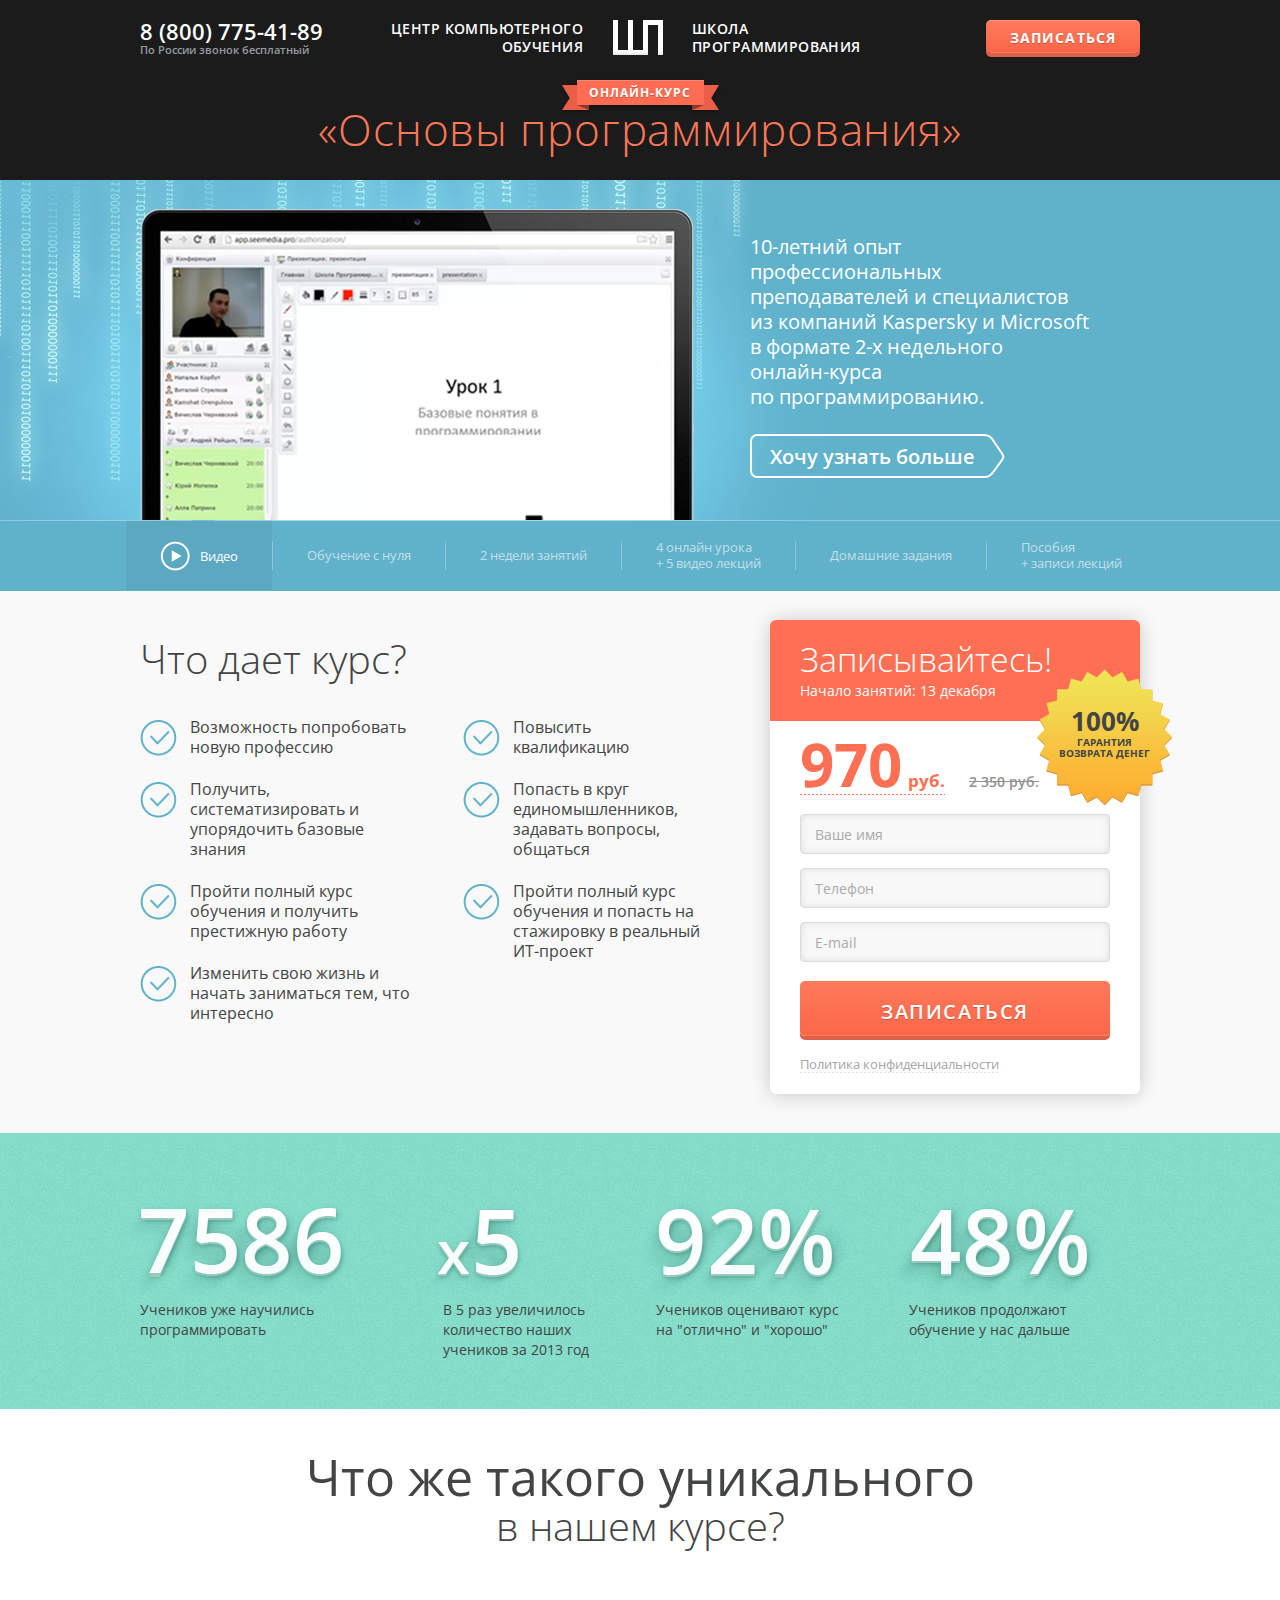
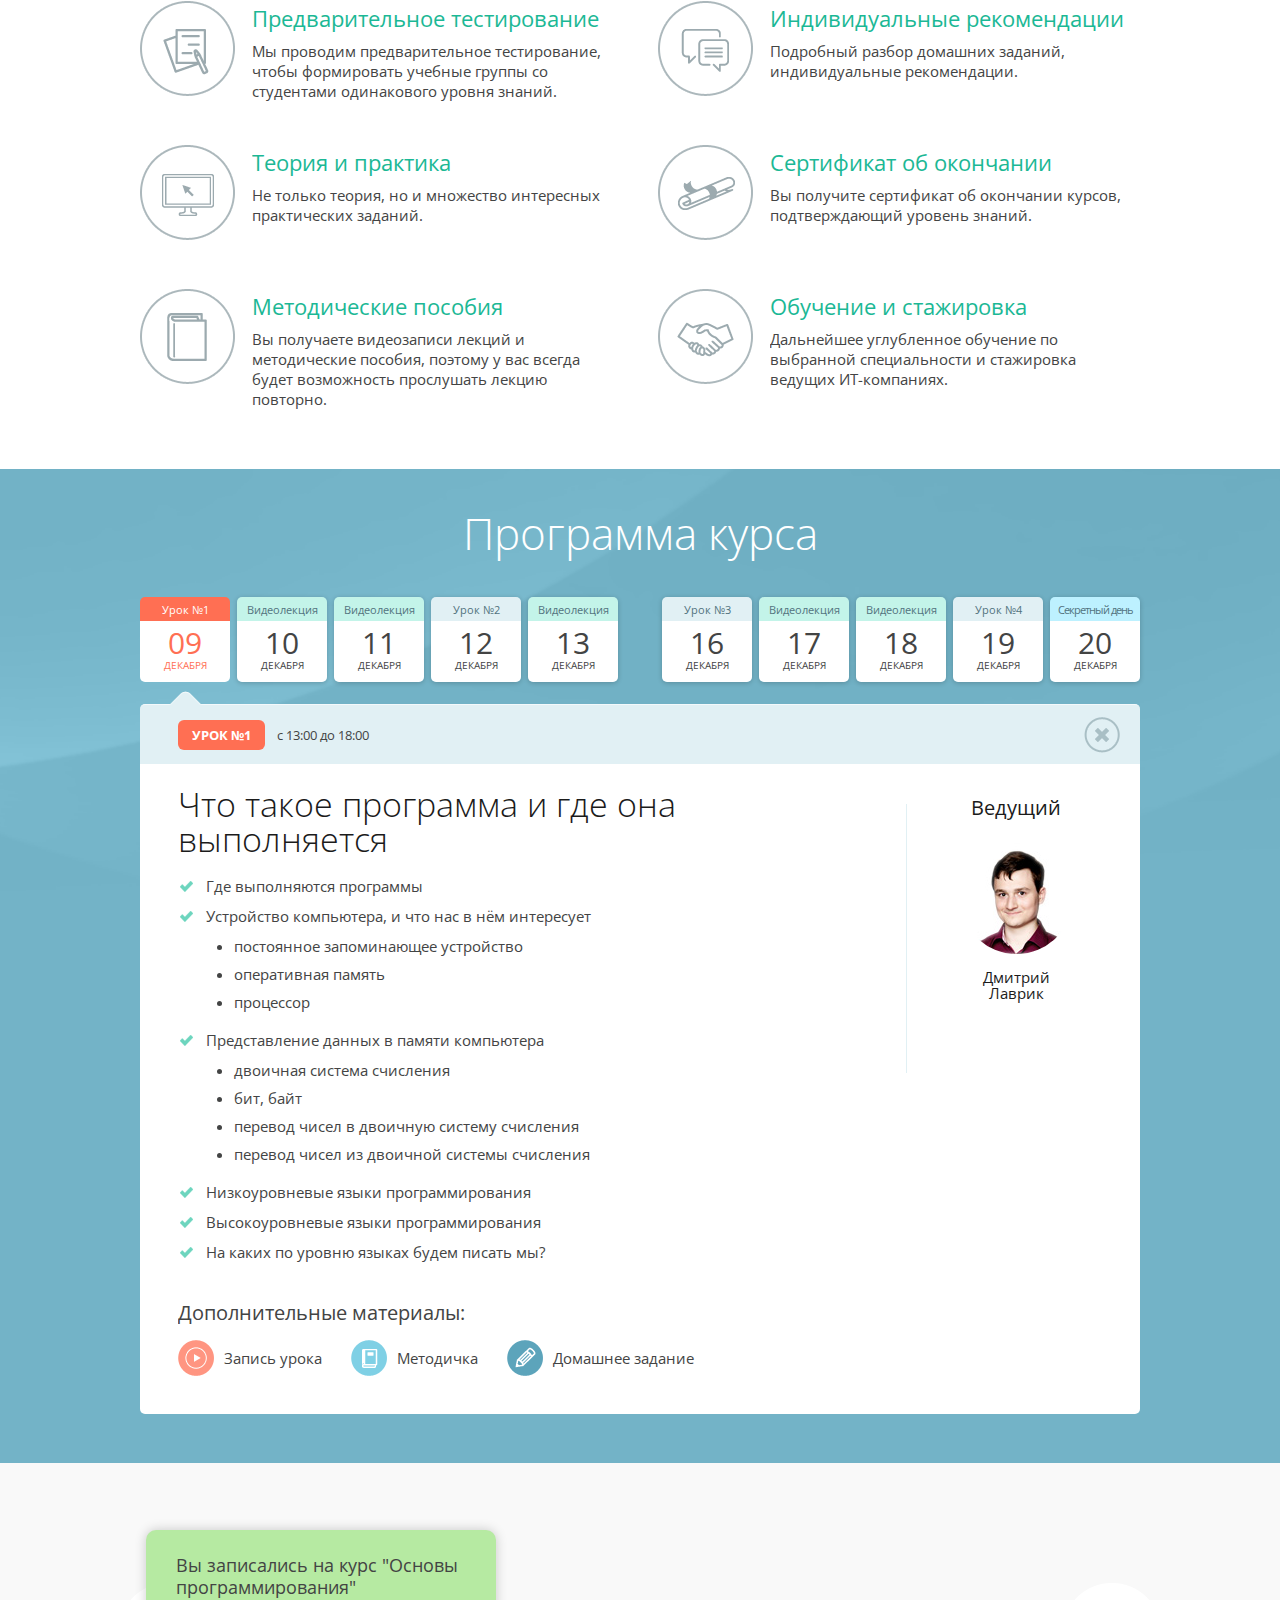
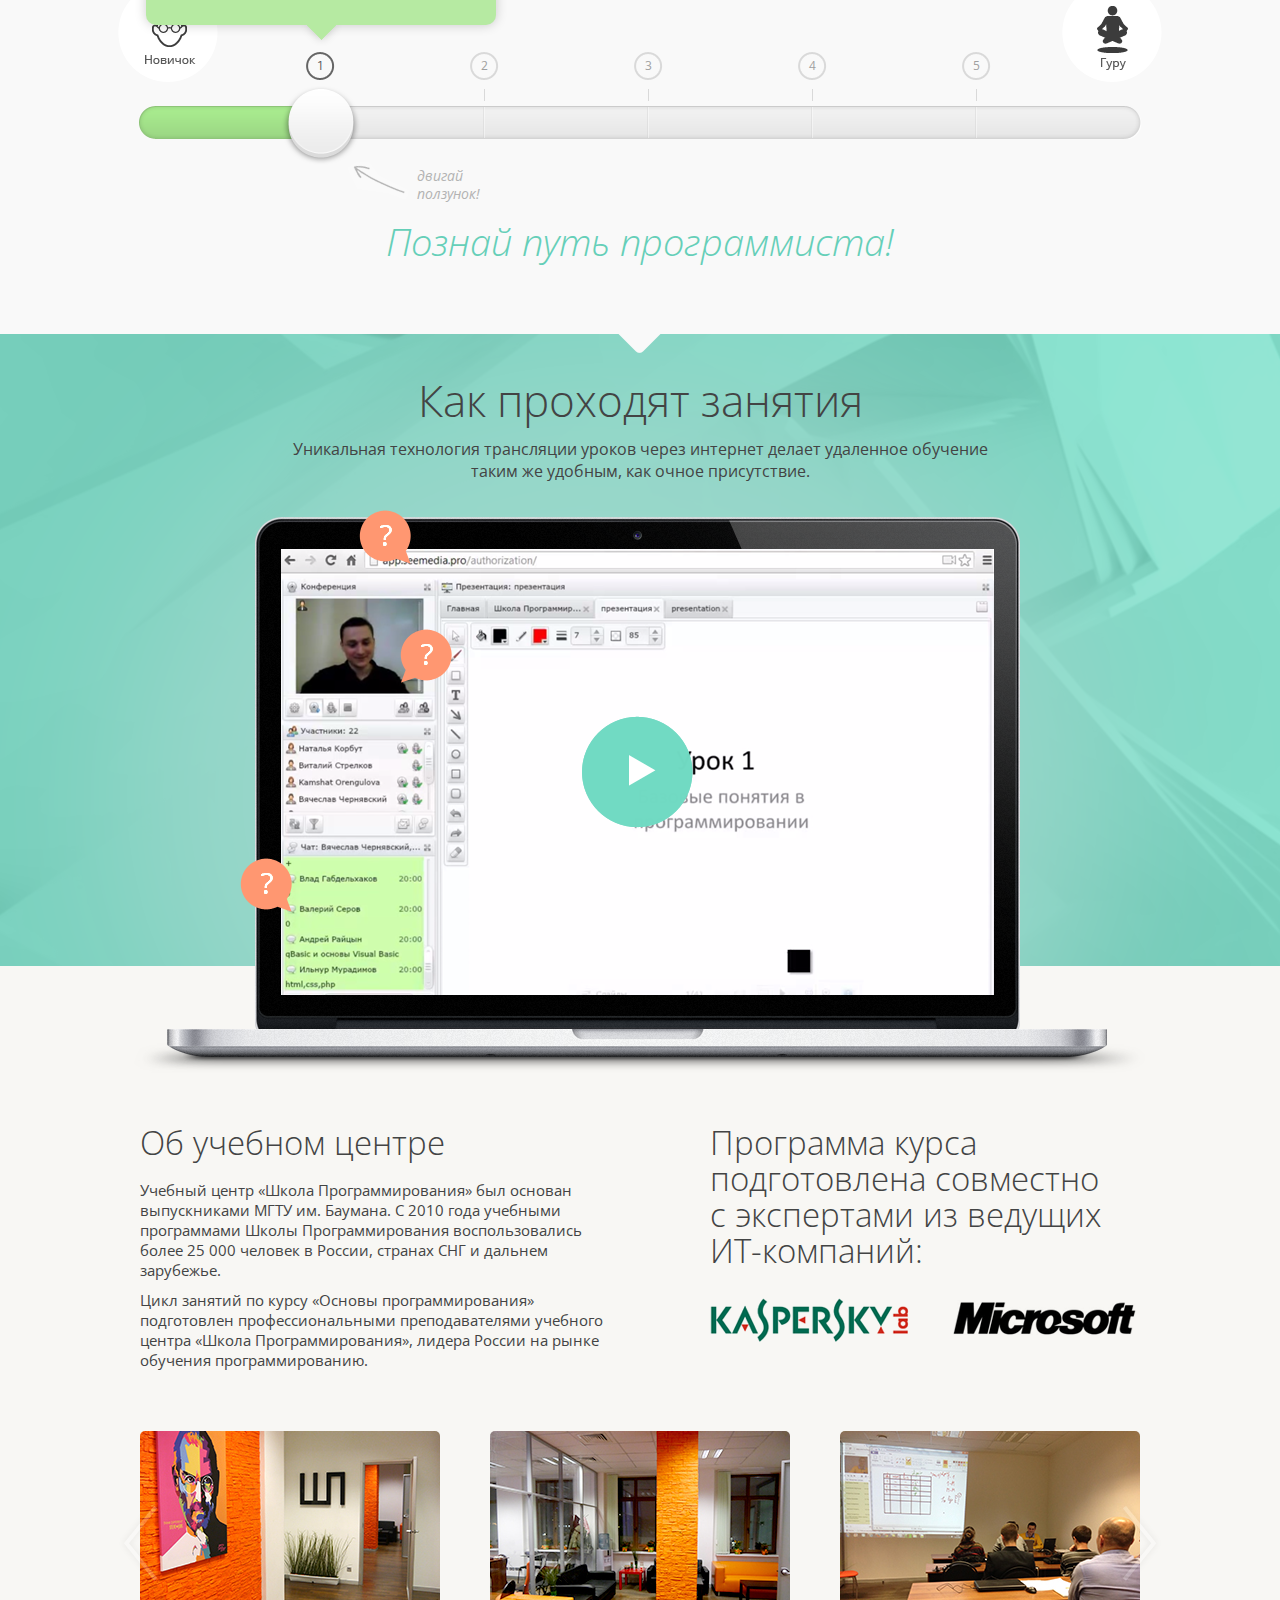
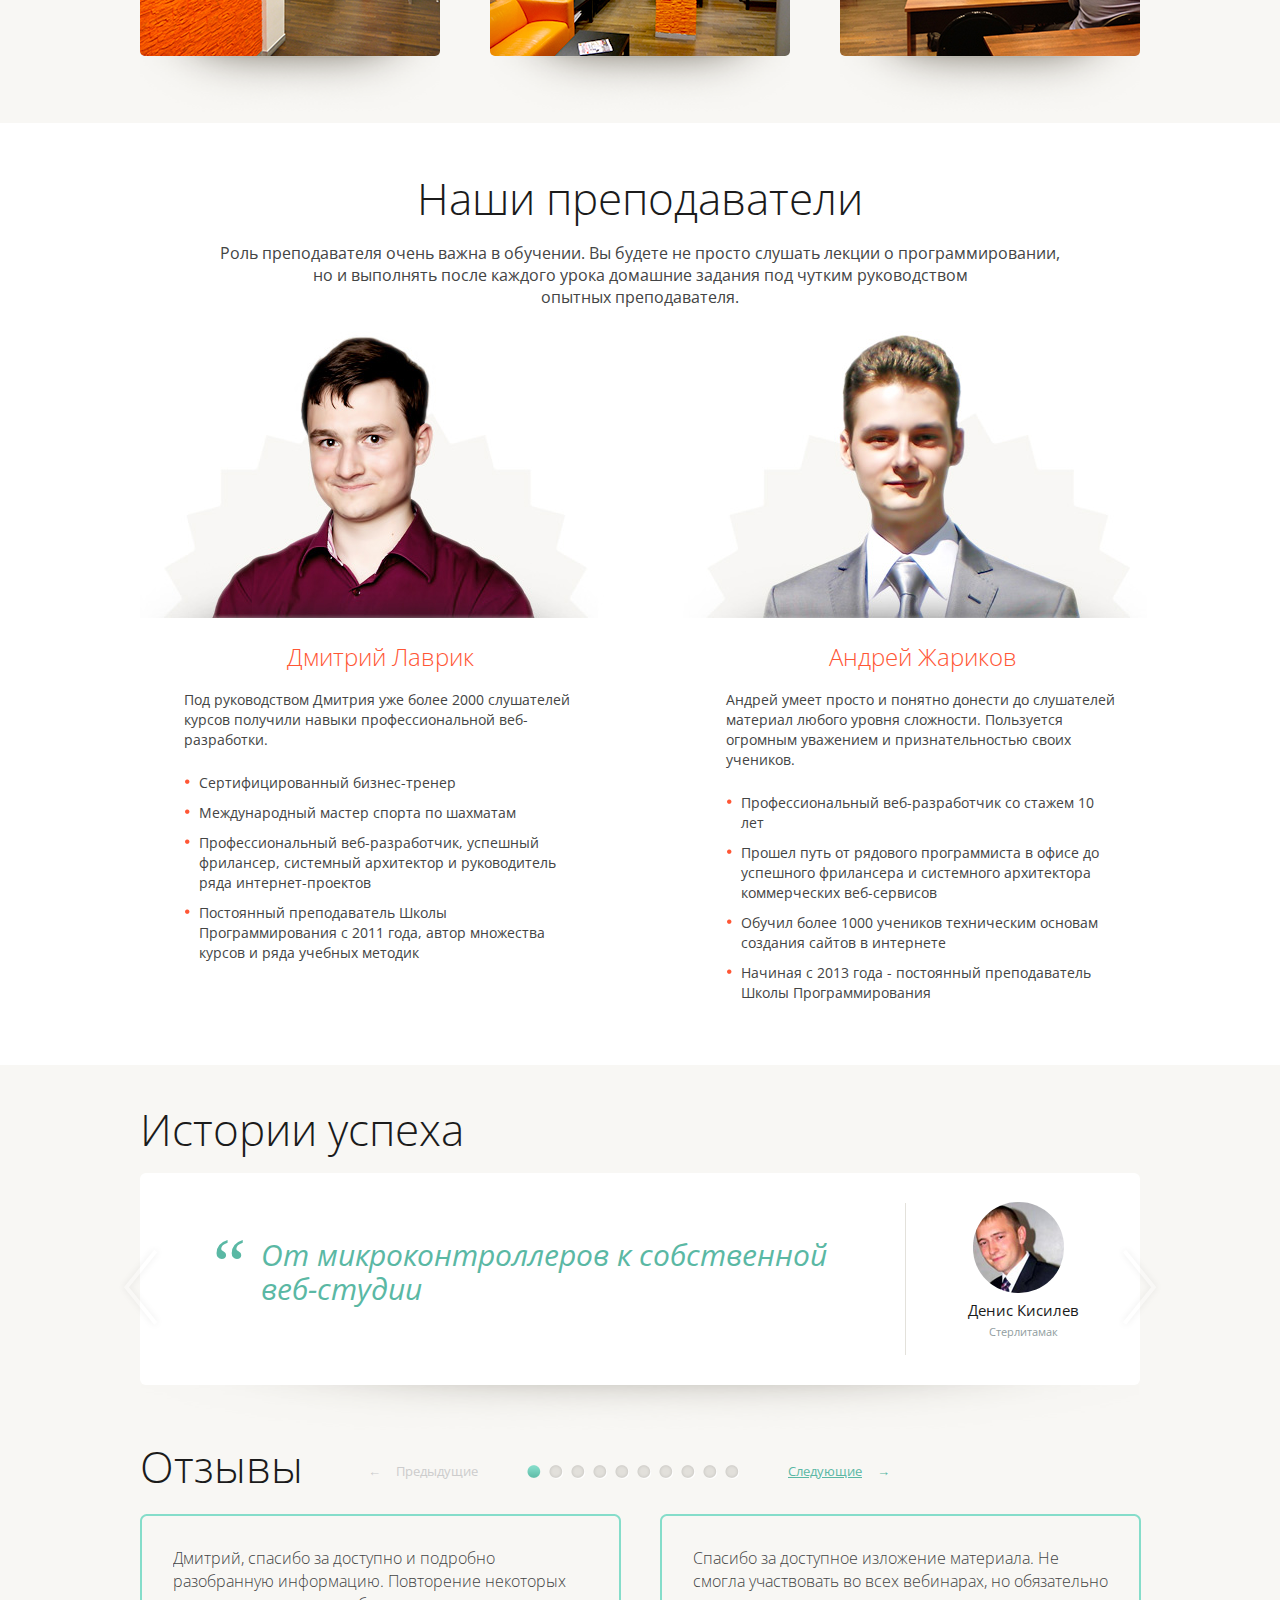
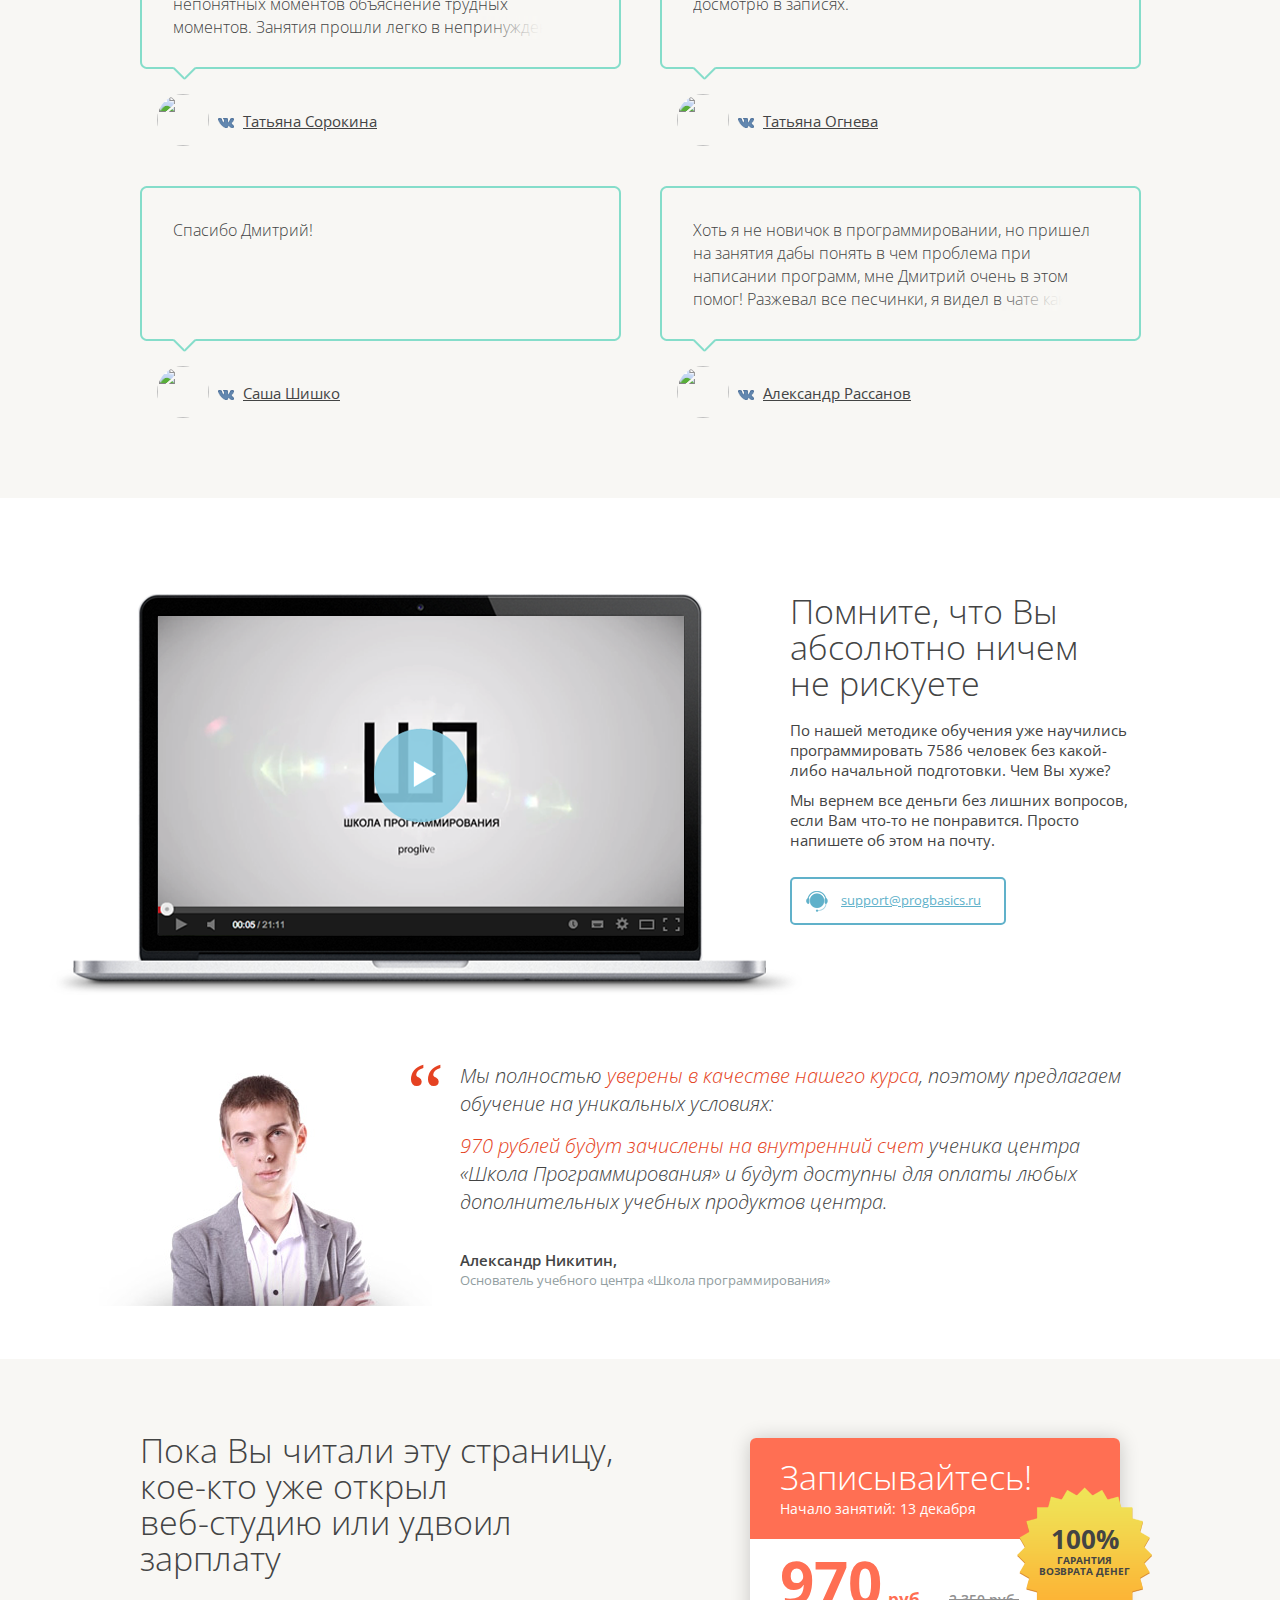
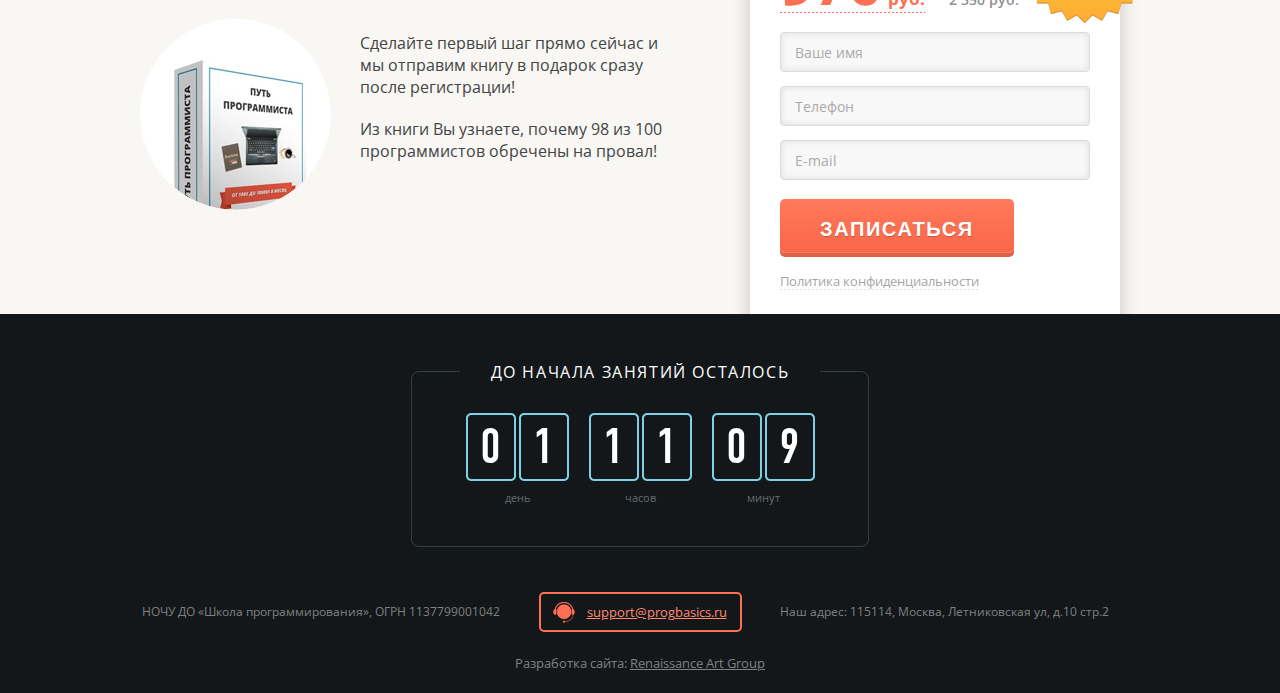
==== commit 7665ee16: "Ver. 4.3" ====
--- a/index-2.html
+++ b/index-2.html
@@ -306,24 +306,7 @@
           
         </div>
       </div>
-      
-      <div class="blockquote-block">
-        <div class="center-wrapper">
-          <div class="blockquote-block-content">
-            <blockquote>
-              <div class="cont">
-              	<p>Мы полностью <strong>уверены в качестве нашего курса</strong>, поэтому предлагаем обучение на уникальных условиях:</p>
-              	<p><strong>970 рублей будут зачислены на внутренний счет</strong> ученика центра «Школа Программирования» и будут доступны для оплаты любых дополнительных учебных продуктов центра.</p>
-              </div>
-              <div class="blockquote-footer">
-                Александр Никитин,
-                <div class="post">Основатель учебного центра «Школа программирования»</div>
-              </div>
-            </blockquote>
-          </div>
-        </div>
-      </div>
-      
+           
       <div class="stats-block">
         <div class="center-wrapper">
           <div class="stats-items">
@@ -2503,6 +2486,23 @@
         </div>
       </div>
       
+      <div class="blockquote-block">
+        <div class="center-wrapper">
+          <div class="blockquote-block-content">
+            <blockquote>
+              <div class="cont">
+              	<p>Мы полностью <strong>уверены в качестве нашего курса</strong>, поэтому предлагаем обучение на уникальных условиях:</p>
+              	<p><strong>970 рублей будут зачислены на внутренний счет</strong> ученика центра «Школа Программирования» и будут доступны для оплаты любых дополнительных учебных продуктов центра.</p>
+              </div>
+              <div class="blockquote-footer">
+                Александр Никитин,
+                <div class="post">Основатель учебного центра «Школа программирования»</div>
+              </div>
+            </blockquote>
+          </div>
+        </div>
+      </div>
+      
       <div class="bottom-block">
         <div class="center-wrapper">
           <div class="bottom-cols">
--- a/style.css
+++ b/style.css
@@ -274,7 +274,7 @@
 
 .site-name {
   position:relative;
-  padding:26px 0 0 0;
+  padding:21px 0 0 0;
 }
 
 .site-name-cat {
@@ -300,7 +300,7 @@
   line-height:44px;
   color:#ff7857;
   font-weight:300;
-  margin:-11px 0 0 0;
+  margin:-11px 0 9px 0;
   letter-spacing:.02em;
 }
 
@@ -525,7 +525,7 @@
 .main-slider .lister .item {
   display: inline-block;
   vertical-align: middle;
-  padding: 0 0;
+  padding: 0 0 0 1px;
   background: url(images/slider-lister-vr.png) 0 center no-repeat;
   cursor: pointer;
   text-align: left;
@@ -680,6 +680,28 @@
   left:50%;
   top:109px;
   margin-left:444px;
+}
+
+@-webkit-keyframes beat {
+    0% {margin-left: 444px; }
+    50% {margin-left: 454px; }
+    100% {margin-left: 444px; }
+}
+@-moz-keyframes beat {  
+    0% {margin-left: 444px; }
+    50% {margin-left: 454px; }
+    100% {margin-left: 444px; }
+}
+@keyframes beat {  
+    0% {margin-left: 444px; }
+    50% {margin-left: 454px; }
+    100% {margin-left: 444px; }
+}
+
+.main-slider .go-button:hover {
+  -webkit-animation:beat 0.3s ease-in-out 0s;
+  -moz-animation:beat 0.3s ease-in-out 0s;
+  animation:beat 0.3s ease-in-out 0s;
 }
 
 .main-slider .pic {
@@ -2451,7 +2473,7 @@
 }
 
 .video-block {
-  padding:0 0 70px 0;
+  padding:0 0 0 0;
 }
 
 .bottom-block {
@@ -2859,6 +2881,28 @@
   margin:25px 0 0 0;
 }
 
+@-webkit-keyframes beat2 {
+    0% {margin-left: 0; }
+    50% {margin-left: 10px; }
+    100% {margin-left: 0; }
+}
+@-moz-keyframes beat2 {  
+    0% {margin-left: 0; }
+    50% {margin-left: 10px; }
+    100% {margin-left: 0; }
+}
+@keyframes beat2 {  
+    0% {margin-left: 0; }
+    50% {margin-left: 10px; }
+    100% {margin-left: 0; }
+}
+
+.main-slider .go-button-alt:hover {
+  -webkit-animation:beat2 0.3s ease-in-out 0s;
+  -moz-animation:beat2 0.3s ease-in-out 0s;
+  animation:beat2 0.3s ease-in-out 0s;
+}
+
 .go-button-alt span {
   display:block;
   padding:10px 0 0 20px;
